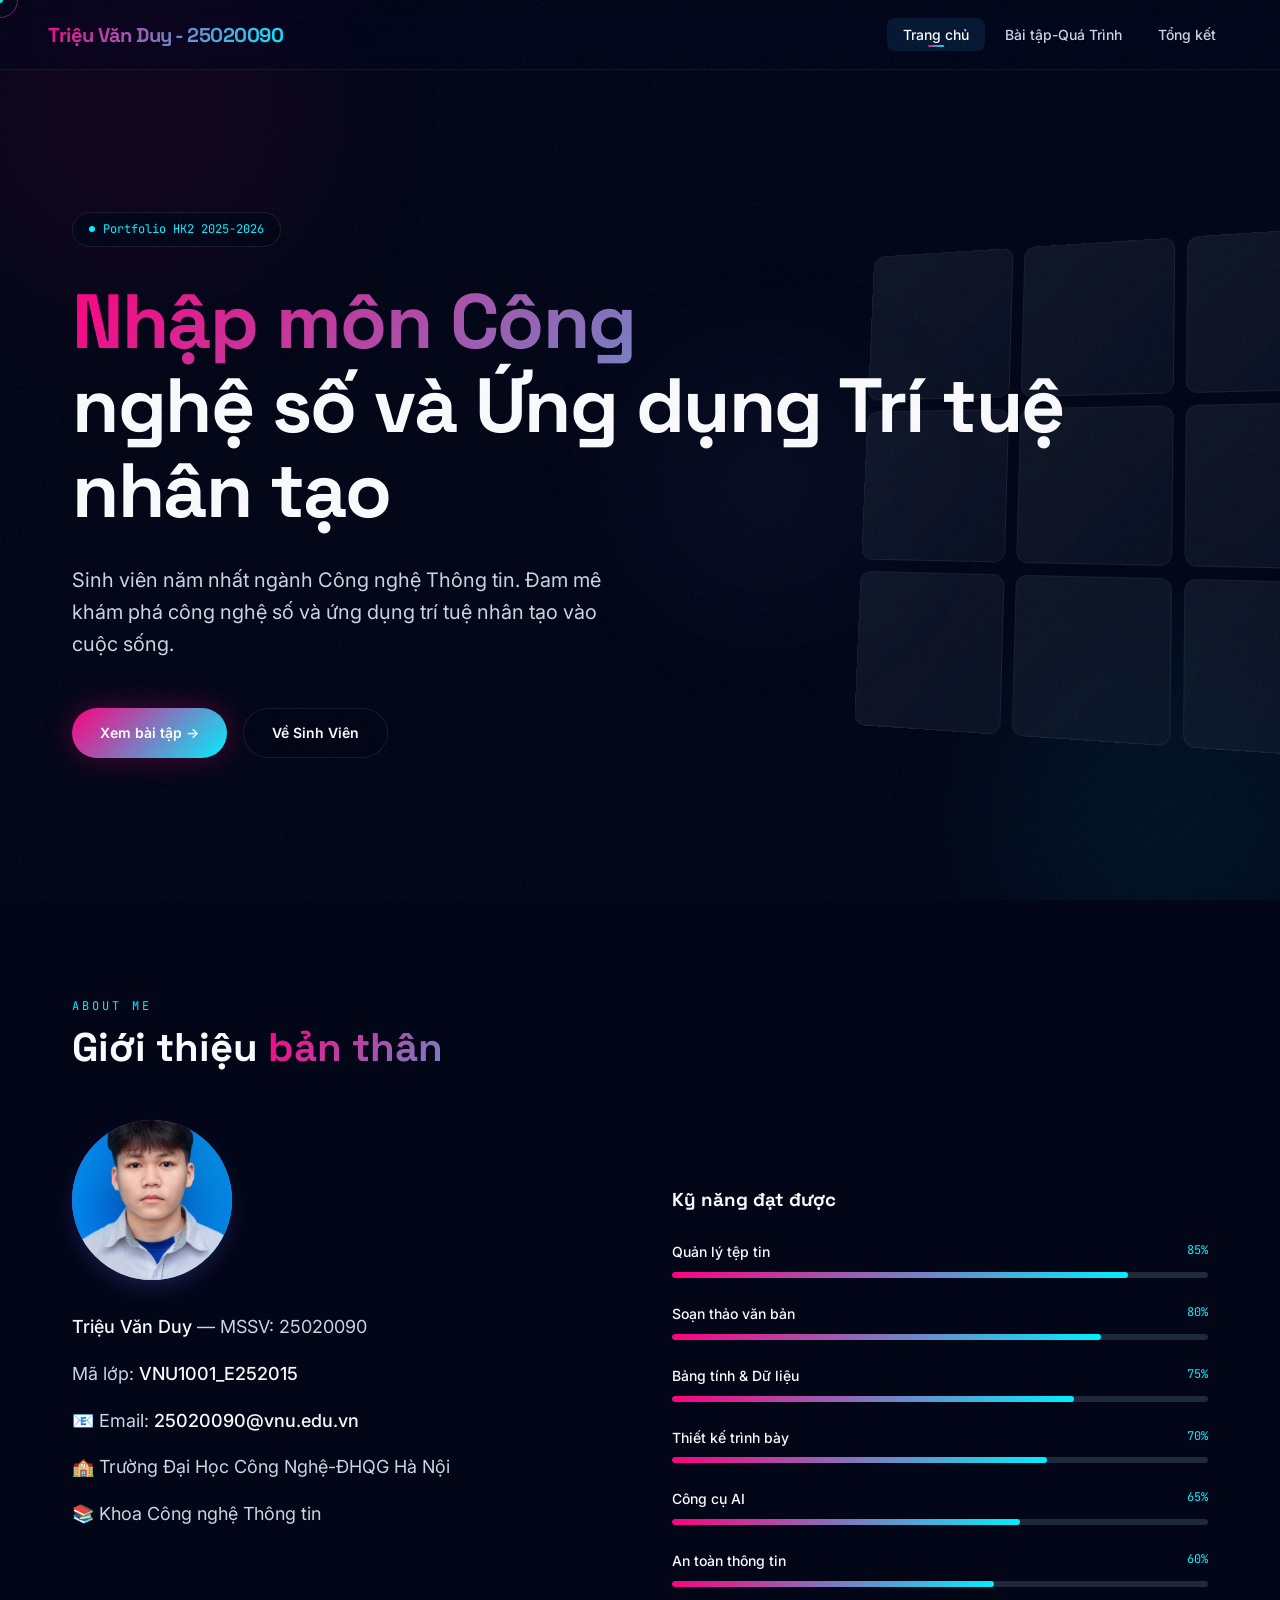
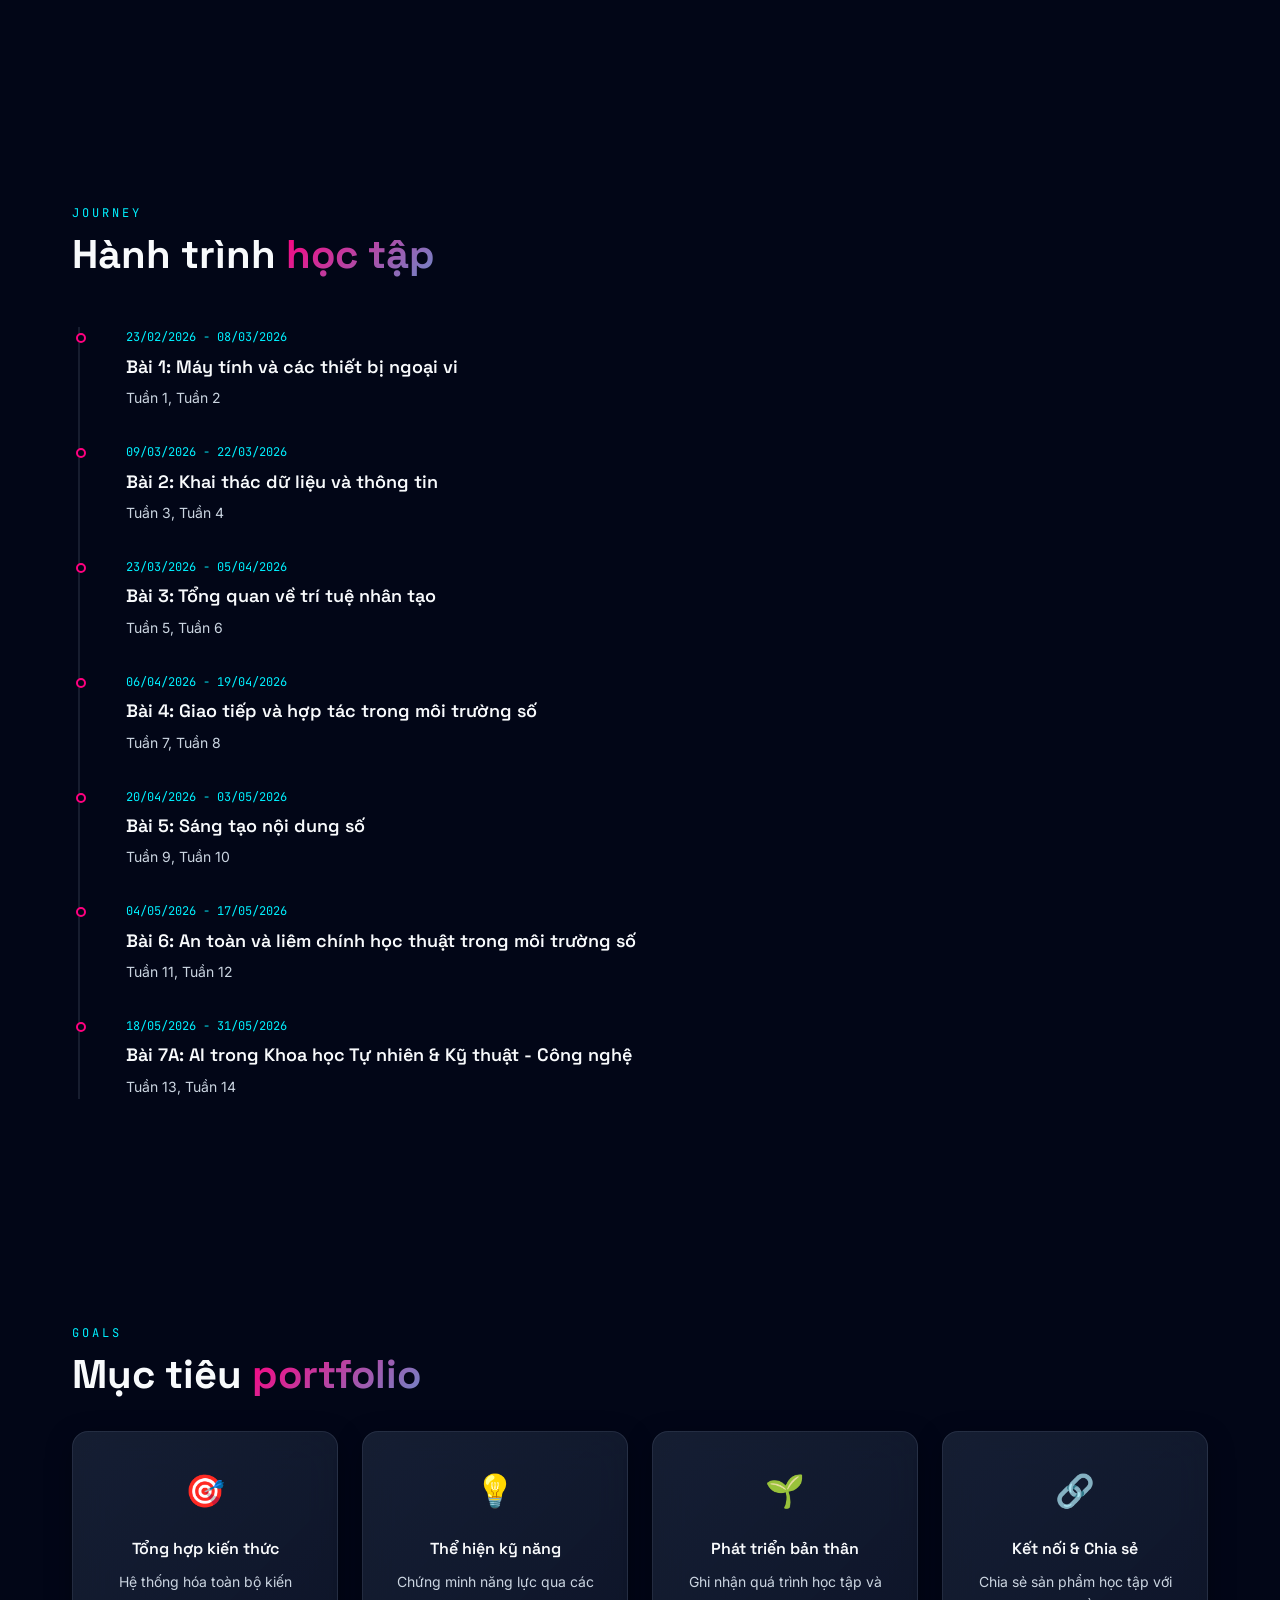
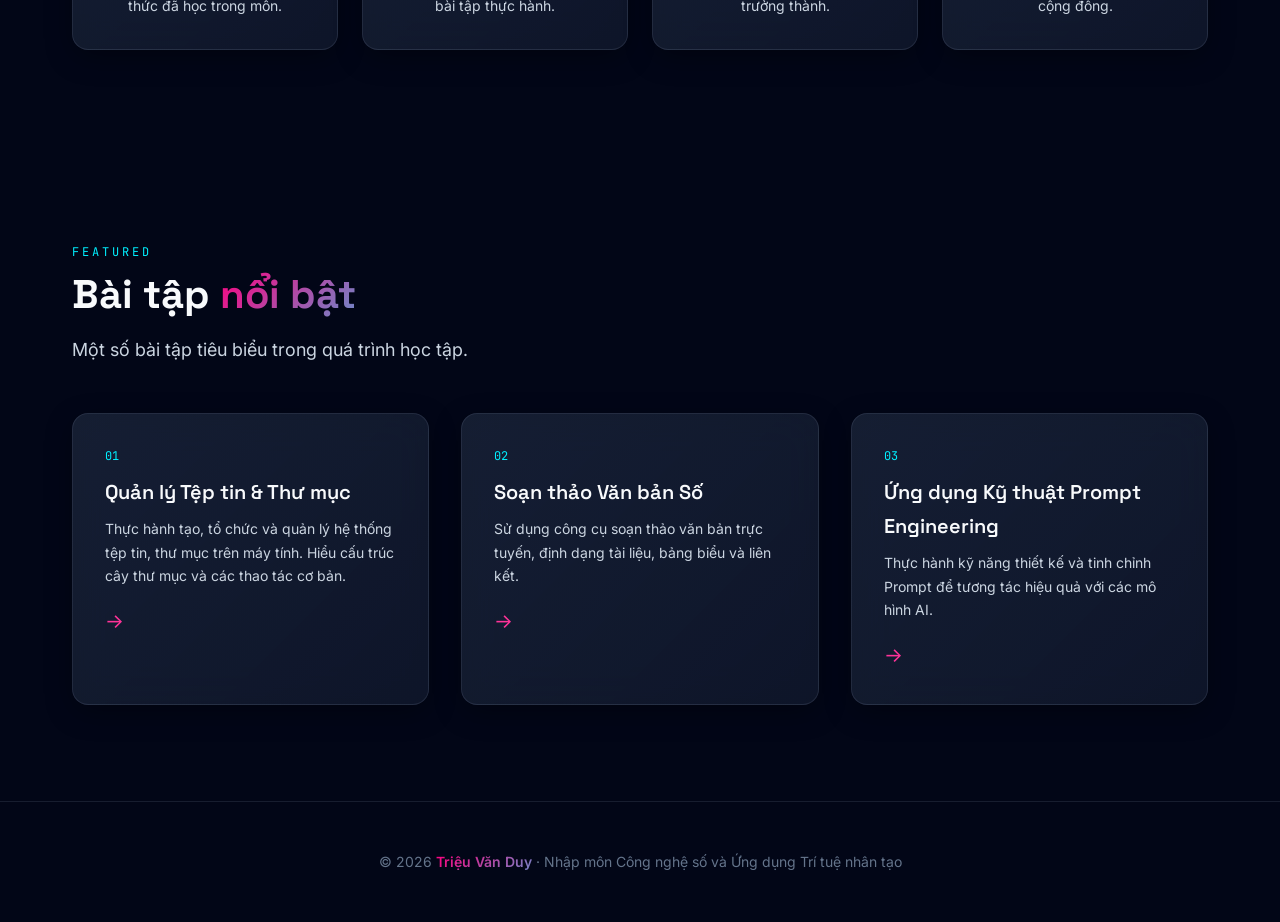
==== index.html @ f2ab06f8 "Portfolio CNS" ====
<!DOCTYPE html>
<html lang="vi">

<head>
  <meta charset="UTF-8" />
  <meta name="viewport" content="width=device-width, initial-scale=1.0" />

  <!-- ✏️ SEO — đổi title/description -->
  <title>Portfolio | Nhập môn Công nghệ số & AI</title>
  <meta name="description"
    content="Portfolio học tập môn Nhập môn Công nghệ số và Ứng dụng Trí tuệ nhân tạo — 6 bài tập thực hành." />
  <meta name="theme-color" content="#6c5ce7" />

  <!-- Open Graph -->
  <meta property="og:title" content="Portfolio | Công nghệ số & AI" />
  <meta property="og:description" content="Portfolio học tập môn Nhập môn Công nghệ số và AI." />
  <meta property="og:type" content="website" />

  <!-- Favicon emoji -->
  <link rel="icon"
    href="data:image/svg+xml,<svg xmlns='http://www.w3.org/2000/svg' viewBox='0 0 100 100'><text y='.9em' font-size='90'>🎓</text></svg>" />

  <!-- CSS -->
  <link rel="stylesheet" href="css/style.css" />
  <link rel="stylesheet" href="css/pages.css" />
</head>

<body>

  <!-- Ambient background -->
  <div class="ambient-bg" aria-hidden="true">
    <div class="ambient-orb"></div>
    <div class="ambient-orb"></div>
    <div class="ambient-orb"></div>
  </div>

  <!-- Noise texture -->
  <div class="noise-overlay" aria-hidden="true"></div>

  <!-- Custom cursor -->
  <div class="cursor-dot" aria-hidden="true"></div>
  <div class="cursor-ring" aria-hidden="true"></div>

  <!-- Navigation -->
  <nav class="navbar" role="navigation" aria-label="Điều hướng chính">
    <!-- ✏️ Đổi tên logo -->
    <a href="#home" class="nav-logo">Triệu Văn Duy - 25020090</a>

    <button class="nav-toggle" aria-label="Menu" aria-expanded="false" id="navToggle">
      <span></span><span></span><span></span>
    </button>

    <ul class="nav-links" id="navLinks">
      <li><a href="#home" class="nav-link active" id="nav-home">Trang chủ</a></li>
      <li><a href="#projects" class="nav-link" id="nav-projects">Bài tập-Quá Trình</a></li>
      <li><a href="#summary" class="nav-link" id="nav-summary">Tổng kết</a></li>

      <!-- ✏️ Thêm trang mới: <li><a href="#ten-trang" class="nav-link">Tên trang</a></li> -->
    </ul>
  </nav>

  <!-- SPA Content -->
  <main id="app" class="page-container" role="main">
    <!-- Nội dung được render bởi app.js -->
    <div style="display:flex;align-items:center;justify-content:center;min-height:80vh;">
      <div style="text-align:center;color:#5a5a78;font-family:'Space Grotesk',sans-serif;">
        <div style="font-size:3rem;margin-bottom:1rem;">🎓</div>
        <div>Đang tải...</div>
      </div>
    </div>
  </main>

  <!-- Project Modal -->
  <div class="modal-overlay" id="projectModal" role="dialog" aria-modal="true" aria-labelledby="modalTitle">
    <div class="modal">
      <div class="modal-header">
        <h2 class="modal-title" id="modalTitle">Bài tập</h2>
        <button class="modal-close" aria-label="Đóng">✕</button>
      </div>
      <div class="modal-body"></div>
    </div>
  </div>

  <!-- JS — thứ tự quan trọng -->
  <script src="js/projects.js"></script>
  <script src="js/router.js"></script>
  <script src="js/app.js"></script>
</body>

</html>
---- css/style.css ----
/* ============================================
   ✏️ DESIGN SYSTEM — style.css
   Chỉnh sửa màu sắc, font, spacing tại đây
   ============================================ */

/* ✏️ Google Fonts — đổi font tại đây */
@import url('https://fonts.googleapis.com/css2?family=Inter:wght@300;400;500;600;700;800;900&family=Space+Grotesk:wght@400;500;600;700&family=JetBrains+Mono:wght@400;500&display=swap');

/* ✏️ CSS Variables — đổi toàn bộ theme tại đây */
:root {
  /* ✏️ Primary Colors */
  --primary: #ff007f;      /* Hot Pink */
  --primary-light: #ff3399;
  --primary-dark: #cc0066;
  --accent: #00f0ff;       /* Neon Cyan */
  --accent-light: #33f3ff;

  /* ✏️ Background Colors */
  --bg-primary: #020617;   /* Deep Slate */
  --bg-secondary: #0f172a;
  --bg-tertiary: #1e293b;
  --bg-card: rgba(15, 23, 42, 0.6);
  --bg-glass: rgba(2, 6, 23, 0.7);

  /* ✏️ Text Colors */
  --text-primary: #f8fafc;
  --text-secondary: #cbd5e1;
  --text-muted: #64748b;

  /* ✏️ Border & Surface */
  --border: rgba(148, 163, 184, 0.15);
  --border-hover: rgba(56, 189, 248, 0.5);
  --surface-hover: rgba(56, 189, 248, 0.1);

  /* ✏️ Gradients */
  --gradient-primary: linear-gradient(135deg, #ff007f 0%, #00f0ff 100%);
  --gradient-card: linear-gradient(135deg, rgba(30, 41, 59, 0.7) 0%, rgba(15, 23, 42, 0.9) 100%);
  --gradient-hero: radial-gradient(circle at 20% 30%, rgba(255, 0, 127, 0.15) 0%, transparent 40%),
                   radial-gradient(circle at 80% 70%, rgba(0, 240, 255, 0.15) 0%, transparent 40%);

  /* ✏️ Typography */
  --font-heading: 'Space Grotesk', sans-serif;
  --font-body: 'Inter', sans-serif;
  --font-mono: 'JetBrains Mono', monospace;

  /* ✏️ Font Sizes */
  --fs-xs: 0.75rem;
  --fs-sm: 0.875rem;
  --fs-base: 1rem;
  --fs-md: 1.125rem;
  --fs-lg: 1.25rem;
  --fs-xl: 1.5rem;
  --fs-2xl: 2rem;
  --fs-3xl: 2.5rem;
  --fs-4xl: 3.5rem;
  --fs-hero: clamp(2.5rem, 6vw, 5rem);

  /* Spacing */
  --space-xs: 0.25rem;
  --space-sm: 0.5rem;
  --space-md: 1rem;
  --space-lg: 1.5rem;
  --space-xl: 2rem;
  --space-2xl: 3rem;
  --space-3xl: 4rem;
  --space-4xl: 6rem;

  /* Layout */
  --max-width: 1200px;
  --nav-height: 70px;
  --radius-sm: 8px;
  --radius-md: 12px;
  --radius-lg: 16px;
  --radius-xl: 24px;
  --radius-full: 9999px;

  /* Shadows */
  --shadow-sm: 0 2px 8px rgba(0,0,0,0.4);
  --shadow-md: 0 4px 20px rgba(0,0,0,0.5);
  --shadow-lg: 0 8px 40px rgba(0,0,0,0.6);
  --shadow-glow: 0 0 30px rgba(255, 0, 127, 0.3);
  --shadow-accent: 0 0 30px rgba(0, 240, 255, 0.2);

  /* Transitions */
  --ease-out: cubic-bezier(0.16, 1, 0.3, 1);
  --ease-spring: cubic-bezier(0.34, 1.56, 0.64, 1);
  --duration-fast: 200ms;
  --duration-normal: 350ms;
  --duration-slow: 600ms;
}

/* ============================================
   RESET & BASE
   ============================================ */
*, *::before, *::after { box-sizing: border-box; margin: 0; padding: 0; }
html { scroll-behavior: smooth; -webkit-font-smoothing: antialiased; }
body {
  font-family: var(--font-body);
  background: var(--bg-primary);
  color: var(--text-primary);
  line-height: 1.7;
  overflow-x: hidden;
  min-height: 100vh;
}
a { color: inherit; text-decoration: none; }
button { cursor: pointer; border: none; background: none; font: inherit; color: inherit; }
img { max-width: 100%; display: block; }
ul, ol { list-style: none; }
input, textarea { font: inherit; color: inherit; }

/* ============================================
   CUSTOM CURSOR
   ============================================ */
.cursor-dot {
  width: 6px; height: 6px;
  background: var(--accent);
  border-radius: 50%;
  position: fixed;
  top: 0; left: 0;
  pointer-events: none;
  z-index: 99999;
  transition: transform 0.1s ease;
  mix-blend-mode: difference;
}
.cursor-ring {
  width: 36px; height: 36px;
  border: 1.5px solid var(--primary-light);
  border-radius: 50%;
  position: fixed;
  top: 0; left: 0;
  pointer-events: none;
  z-index: 99998;
  transition: width 0.3s var(--ease-out), height 0.3s var(--ease-out),
              border-color 0.3s ease, opacity 0.3s ease;
  transform: translate(-50%, -50%);
  opacity: 0.5;
}
.cursor-ring.hover {
  width: 56px; height: 56px;
  border-color: var(--accent);
  opacity: 0.8;
}
@media (pointer: coarse) { .cursor-dot, .cursor-ring { display: none; } }

/* ============================================
   NOISE OVERLAY
   ============================================ */
.noise-overlay {
  position: fixed;
  top: 0; left: 0;
  width: 100%; height: 100%;
  pointer-events: none;
  z-index: 9998;
  opacity: 0.025;
  background-image: url("data:image/svg+xml,%3Csvg viewBox='0 0 256 256' xmlns='http://www.w3.org/2000/svg'%3E%3Cfilter id='noise'%3E%3CfeTurbulence type='fractalNoise' baseFrequency='0.9' numOctaves='4' stitchTiles='stitch'/%3E%3C/filter%3E%3Crect width='100%25' height='100%25' filter='url(%23noise)'/%3E%3C/svg%3E");
  background-repeat: repeat;
}

/* ============================================
   AMBIENT BACKGROUND EFFECTS
   ============================================ */
.ambient-bg {
  position: fixed;
  top: 0; left: 0;
  width: 100%; height: 100%;
  z-index: -1;
  overflow: hidden;
}
.ambient-orb {
  position: absolute;
  border-radius: 50%;
  filter: blur(80px);
  opacity: 0.4;
  animation: orbFloat 20s ease-in-out infinite;
}
.ambient-orb:nth-child(1) {
  width: 400px; height: 400px;
  background: rgba(255, 0, 127, 0.15); /* Hot Pink */
  top: -10%; left: -5%;
  animation-duration: 25s;
}
.ambient-orb:nth-child(2) {
  width: 350px; height: 350px;
  background: rgba(0, 240, 255, 0.15); /* Neon Cyan */
  bottom: -10%; right: -5%;
  animation-duration: 30s;
  animation-delay: -5s;
}
.ambient-orb:nth-child(3) {
  width: 250px; height: 250px;
  background: rgba(129, 140, 248, 0.15); /* Indigo */
  top: 40%; left: 50%;
  animation-duration: 22s;
  animation-delay: -10s;
}
@keyframes orbFloat {
  0%, 100% { transform: translate(0, 0) scale(1); }
  25% { transform: translate(30px, -40px) scale(1.1); }
  50% { transform: translate(-20px, 20px) scale(0.95); }
  75% { transform: translate(40px, 30px) scale(1.05); }
}

/* ============================================
   NAVIGATION
   ============================================ */
.navbar {
  position: fixed;
  top: 0; left: 0; right: 0;
  height: var(--nav-height);
  display: flex;
  align-items: center;
  justify-content: space-between;
  padding: 0 var(--space-2xl);
  z-index: 1000;
  background: rgba(2, 6, 23, 0.4);
  backdrop-filter: blur(24px) saturate(150%);
  border-bottom: 1px solid rgba(148, 163, 184, 0.1);
  transition: all var(--duration-normal) ease;
}
.navbar.scrolled {
  background: rgba(2, 6, 23, 0.85);
  box-shadow: 0 10px 30px -10px rgba(0, 0, 0, 0.5);
}
.nav-logo {
  font-family: var(--font-heading);
  font-size: var(--fs-lg);
  font-weight: 700;
  background: var(--gradient-primary);
  -webkit-background-clip: text;
  -webkit-text-fill-color: transparent;
  background-clip: text;
  letter-spacing: -0.5px;
}
.nav-links {
  display: flex;
  gap: var(--space-xs);
}
.nav-link {
  padding: var(--space-sm) var(--space-md);
  font-size: var(--fs-sm);
  font-weight: 500;
  color: var(--text-secondary);
  border-radius: var(--radius-sm);
  transition: color var(--duration-fast) ease, background var(--duration-fast) ease;
  position: relative;
}
.nav-link:hover, .nav-link.active {
  color: var(--text-primary);
  background: var(--surface-hover);
}
.nav-link.active::after {
  content: '';
  position: absolute;
  bottom: 4px; left: 50%; transform: translateX(-50%);
  width: 16px; height: 2px;
  background: var(--gradient-primary);
  border-radius: 2px;
}

/* Mobile Nav Toggle */
.nav-toggle {
  display: none;
  flex-direction: column;
  gap: 5px;
  padding: 8px;
}
.nav-toggle span {
  width: 22px; height: 2px;
  background: var(--text-primary);
  border-radius: 2px;
  transition: all var(--duration-normal) var(--ease-out);
}
.nav-toggle.active span:nth-child(1) { transform: rotate(45deg) translate(5px, 5px); }
.nav-toggle.active span:nth-child(2) { opacity: 0; }
.nav-toggle.active span:nth-child(3) { transform: rotate(-45deg) translate(5px, -5px); }

@media (max-width: 768px) {
  .nav-toggle { display: flex; }
  .nav-links {
    position: fixed;
    top: var(--nav-height);
    left: 0; right: 0;
    flex-direction: column;
    background: rgba(248, 250, 252, 0.97);
    backdrop-filter: blur(20px);
    padding: var(--space-lg);
    border-bottom: 1px solid var(--border);
    transform: translateY(-110%);
    transition: transform var(--duration-normal) var(--ease-out);
  }
  .nav-links.open { transform: translateY(0); }
  .nav-link { padding: var(--space-md); font-size: var(--fs-base); }
}

/* ============================================
   PAGE CONTAINER & TRANSITIONS
   ============================================ */
.page-container {
  min-height: 100vh;
  padding-top: var(--nav-height);
}
#app {
  opacity: 1;
  transform: translateY(0);
  transition: opacity var(--duration-slow) var(--ease-out),
              transform var(--duration-slow) var(--ease-out);
}
#app.page-exit {
  opacity: 0;
  transform: translateY(15px);
}

/* ============================================
   SCROLL REVEAL
   ============================================ */
.reveal {
  opacity: 0;
  transform: translateY(30px);
  transition: opacity 0.7s var(--ease-out), transform 0.7s var(--ease-out);
}
.reveal.visible {
  opacity: 1;
  transform: translateY(0);
}
.reveal-left {
  opacity: 0;
  transform: translateX(-40px);
  transition: opacity 0.7s var(--ease-out), transform 0.7s var(--ease-out);
}
.reveal-left.visible { opacity: 1; transform: translateX(0); }
.reveal-right {
  opacity: 0;
  transform: translateX(40px);
  transition: opacity 0.7s var(--ease-out), transform 0.7s var(--ease-out);
}
.reveal-right.visible { opacity: 1; transform: translateX(0); }
.reveal-scale {
  opacity: 0;
  transform: scale(0.92);
  transition: opacity 0.7s var(--ease-out), transform 0.7s var(--ease-out);
}
.reveal-scale.visible { opacity: 1; transform: scale(1); }

/* ============================================
   UTILITY CLASSES
   ============================================ */
.container { max-width: var(--max-width); margin: 0 auto; padding: 0 var(--space-xl); }
.section { padding: var(--space-4xl) 0; }
.text-gradient {
  background: var(--gradient-primary);
  background-size: 200% auto;
  -webkit-background-clip: text;
  -webkit-text-fill-color: transparent;
  background-clip: text;
  animation: shine 4s linear infinite;
}
@keyframes shine {
  to {
    background-position: 200% center;
  }
}
.section-label {
  font-family: var(--font-mono);
  font-size: var(--fs-xs);
  color: var(--accent);
  text-transform: uppercase;
  letter-spacing: 3px;
  margin-bottom: var(--space-sm);
}
.section-title {
  font-family: var(--font-heading);
  font-size: var(--fs-3xl);
  font-weight: 700;
  margin-bottom: var(--space-md);
  line-height: 1.2;
}
.section-desc {
  color: var(--text-secondary);
  font-size: var(--fs-md);
  max-width: 600px;
}

/* ============================================
   BUTTONS
   ============================================ */
.btn {
  display: inline-flex;
  align-items: center;
  gap: var(--space-sm);
  padding: 12px 28px;
  border-radius: var(--radius-full);
  font-weight: 600;
  font-size: var(--fs-sm);
  transition: all var(--duration-normal) var(--ease-out);
  position: relative;
  overflow: hidden;
}
.btn-primary {
  background: var(--gradient-primary);
  color: #fff;
  box-shadow: var(--shadow-glow);
}
.btn-primary:hover {
  transform: translateY(-2px);
  box-shadow: 0 0 40px rgba(108,92,231,0.35);
}
.btn-outline {
  border: 1.5px solid var(--border);
  color: var(--text-primary);
  background: var(--bg-glass);
  backdrop-filter: blur(10px);
}
.btn-outline:hover {
  border-color: var(--primary-light);
  background: var(--surface-hover);
  transform: translateY(-2px);
}

/* ============================================
   CARDS
   ============================================ */
.card {
  background: var(--gradient-card);
  border: 1px solid rgba(148, 163, 184, 0.15);
  border-radius: var(--radius-lg);
  padding: var(--space-xl);
  backdrop-filter: blur(20px) saturate(180%);
  transition: all 0.4s cubic-bezier(0.175, 0.885, 0.32, 1.275);
  position: relative;
  overflow: hidden;
  box-shadow: 0 8px 30px -4px rgba(0, 0, 0, 0.4);
}
.card::before {
  content: '';
  position: absolute;
  top: 0; left: 0; right: 0;
  height: 3px;
  background: var(--gradient-primary);
  opacity: 0;
  transition: opacity 0.4s ease;
}
.card:hover {
  border-color: rgba(0, 240, 255, 0.6);
  transform: translateY(-8px) scale(1.02);
  box-shadow: 0 20px 40px -10px rgba(255, 0, 127, 0.25);
}
.card:hover::before { opacity: 1; }

/* ============================================
   MODAL
   ============================================ */
.modal-overlay {
  position: fixed;
  inset: 0;
  background: rgba(0, 0, 0, 0.75);
  backdrop-filter: blur(8px);
  z-index: 5000;
  display: flex;
  align-items: center;
  justify-content: center;
  opacity: 0;
  pointer-events: none;
  transition: opacity var(--duration-normal) ease;
}
.modal-overlay.active {
  opacity: 1;
  pointer-events: auto;
}
.modal {
  width: 95vw;
  max-width: 1400px;
  height: 90vh;
  background: var(--bg-secondary);
  border: 1px solid var(--border);
  border-radius: var(--radius-xl);
  display: flex;
  flex-direction: column;
  overflow: hidden;
  transform: scale(0.92) translateY(20px);
  transition: transform var(--duration-slow) var(--ease-spring);
}
.modal-overlay.active .modal {
  transform: scale(1) translateY(0);
}
.modal-header {
  display: flex;
  align-items: center;
  justify-content: space-between;
  padding: var(--space-lg) var(--space-xl);
  border-bottom: 1px solid var(--border);
  flex-shrink: 0;
}
.modal-title {
  font-family: var(--font-heading);
  font-size: var(--fs-lg);
  font-weight: 600;
}
.modal-close {
  width: 36px; height: 36px;
  display: flex;
  align-items: center;
  justify-content: center;
  border-radius: var(--radius-sm);
  font-size: var(--fs-xl);
  color: var(--text-secondary);
  transition: all var(--duration-fast) ease;
}
.modal-close:hover {
  background: rgba(255,255,255,0.05);
  color: var(--text-primary);
}
.modal-tabs {
  display: flex;
  gap: var(--space-xs);
  padding: var(--space-sm) var(--space-xl);
  border-bottom: 1px solid var(--border);
  flex-shrink: 0;
}
.modal-tab {
  padding: var(--space-sm) var(--space-md);
  font-size: var(--fs-sm);
  font-weight: 500;
  color: var(--text-secondary);
  border-radius: var(--radius-sm);
  transition: all var(--duration-fast) ease;
}
.modal-tab:hover { color: var(--text-primary); }
.modal-tab.active {
  color: var(--text-primary);
  background: var(--surface-hover);
}
.modal-body {
  flex: 1;
  overflow: auto;
  padding: 0;
}
.modal-body iframe {
  width: 100%;
  height: 100%;
  border: none;
}
.modal-info {
  padding: var(--space-xl);
}
.modal-info h3 { font-family: var(--font-heading); margin-bottom: var(--space-md); }
.modal-info p { color: var(--text-secondary); margin-bottom: var(--space-sm); }

/* External Link Button */
.external-link-btn {
  display: inline-flex;
  align-items: center;
  gap: 8px;
  padding: 14px 36px;
  background: linear-gradient(135deg, #4f46e5 0%, #6366f1 100%);
  color: #fff;
  font-size: 1.1rem;
  font-weight: 600;
  border-radius: var(--radius-full);
  text-decoration: none;
  box-shadow: 0 4px 20px rgba(79, 70, 229, 0.35);
  transition: all 0.3s var(--ease-out);
}
.external-link-btn:hover {
  transform: translateY(-4px) scale(1.03);
  box-shadow: 0 8px 30px rgba(79, 70, 229, 0.5);
  background: linear-gradient(135deg, #6366f1 0%, #818cf8 100%);
}
.external-link-btn:active {
  transform: translateY(-1px) scale(0.98);
}

/* ============================================
   FOOTER
   ============================================ */
.footer {
  padding: var(--space-2xl) 0;
  border-top: 1px solid var(--border);
  text-align: center;
}
.footer p {
  color: var(--text-muted);
  font-size: var(--fs-sm);
}
.footer .text-gradient { font-weight: 600; }

/* ============================================
   SCROLLBAR
   ============================================ */
::-webkit-scrollbar { width: 6px; }
::-webkit-scrollbar-track { background: var(--bg-primary); }
::-webkit-scrollbar-thumb {
  background: var(--bg-tertiary);
  border-radius: 3px;
}
::-webkit-scrollbar-thumb:hover { background: var(--primary-dark); }

/* ============================================
   RESPONSIVE
   ============================================ */
@media (max-width: 768px) {
  :root {
    --fs-hero: 2.2rem;
    --fs-3xl: 1.8rem;
    --fs-2xl: 1.5rem;
    --space-4xl: 3rem;
  }
  .container { padding: 0 var(--space-md); }
  .navbar { padding: 0 var(--space-md); }
  .section { padding: var(--space-3xl) 0; }
}
@media (max-width: 480px) {
  :root {
    --fs-hero: 1.8rem;
    --fs-3xl: 1.5rem;
  }
}
---- css/pages.css ----
/* ============================================
   ✏️ PAGE STYLES — pages.css
   Styles riêng cho từng trang
   ============================================ */

/* ============================================
   HOME PAGE
   ============================================ */
.hero {
  min-height: calc(100vh - var(--nav-height));
  display: flex;
  align-items: center;
  position: relative;
  overflow: hidden;
}
.hero-content { position: relative; z-index: 1; }
.hero-badge {
  display: inline-flex;
  align-items: center;
  gap: var(--space-sm);
  padding: 6px 16px;
  background: var(--bg-glass);
  border: 1px solid var(--border);
  border-radius: var(--radius-full);
  font-size: var(--fs-xs);
  font-family: var(--font-mono);
  color: var(--accent);
  margin-bottom: var(--space-xl);
  backdrop-filter: blur(10px);
}
.hero-badge .dot {
  width: 6px; height: 6px;
  background: var(--accent);
  border-radius: 50%;
  animation: pulse 2s ease-in-out infinite;
}
@keyframes pulse {
  0%, 100% { opacity: 1; transform: scale(1); }
  50% { opacity: 0.5; transform: scale(0.8); }
}
.hero-title {
  font-family: var(--font-heading);
  font-size: var(--fs-hero);
  font-weight: 800;
  line-height: 1.1;
  margin-bottom: var(--space-xl);
  letter-spacing: -1.5px;
}
.hero-subtitle {
  font-size: var(--fs-lg);
  color: var(--text-secondary);
  max-width: 550px;
  margin-bottom: var(--space-2xl);
  line-height: 1.6;
}
.hero-actions { display: flex; gap: var(--space-md); flex-wrap: wrap; }
.hero-visual {
  position: absolute;
  right: -5%;
  top: 50%;
  transform: translateY(-50%);
  width: 500px;
  height: 500px;
  opacity: 0.6;
}
.hero-grid {
  width: 100%;
  height: 100%;
  display: grid;
  grid-template-columns: repeat(3, 1fr);
  grid-template-rows: repeat(3, 1fr);
  gap: 12px;
  transform: perspective(800px) rotateY(-12deg) rotateX(5deg);
}
.hero-grid-item {
  background: var(--gradient-card);
  border: 1px solid var(--border);
  border-radius: var(--radius-md);
  animation: gridPulse 4s ease-in-out infinite;
}
.hero-grid-item:nth-child(odd) { animation-delay: -2s; }
@keyframes gridPulse {
  0%, 100% { opacity: 0.3; transform: scale(1); }
  50% { opacity: 0.6; transform: scale(1.02); }
}

/* Stats Strip */
.stats-strip {
  display: grid;
  grid-template-columns: repeat(4, 1fr);
  gap: var(--space-lg);
  padding: var(--space-3xl) 0;
}
.stat-item { text-align: center; }
.stat-number {
  font-family: var(--font-heading);
  font-size: var(--fs-3xl);
  font-weight: 700;
  background: var(--gradient-primary);
  -webkit-background-clip: text;
  -webkit-text-fill-color: transparent;
  background-clip: text;
}
.stat-label {
  font-size: var(--fs-sm);
  color: var(--text-muted);
  margin-top: var(--space-xs);
}

/* Preview Projects */
.preview-grid {
  display: grid;
  grid-template-columns: repeat(auto-fit, minmax(320px, 1fr));
  gap: var(--space-xl);
}
.preview-card {
  position: relative;
  overflow: hidden;
  cursor: pointer;
}
.preview-card .card-number {
  font-family: var(--font-mono);
  font-size: var(--fs-xs);
  color: var(--accent);
  margin-bottom: var(--space-sm);
}
.preview-card h3 {
  font-family: var(--font-heading);
  font-size: var(--fs-lg);
  font-weight: 600;
  margin-bottom: var(--space-sm);
}
.preview-card p {
  color: var(--text-secondary);
  font-size: var(--fs-sm);
  margin-bottom: var(--space-md);
}
.preview-card .card-arrow {
  color: var(--primary-light);
  font-size: var(--fs-lg);
  transition: transform var(--duration-normal) var(--ease-out);
}
.preview-card:hover .card-arrow { transform: translateX(6px); }

/* Course Info Strip */
.course-strip {
  display: flex;
  gap: var(--space-2xl);
  padding: var(--space-2xl);
  background: var(--gradient-card);
  border: 1px solid var(--border);
  border-radius: var(--radius-xl);
  margin-top: var(--space-2xl);
  flex-wrap: wrap;
}
.course-item { flex: 1; min-width: 200px; }
.course-item .label {
  font-size: var(--fs-xs);
  color: var(--text-muted);
  text-transform: uppercase;
  letter-spacing: 1.5px;
  margin-bottom: var(--space-xs);
}
.course-item .value {
  font-family: var(--font-heading);
  font-weight: 600;
  font-size: var(--fs-md);
}

/* ============================================
   ABOUT PAGE
   ============================================ */
.about-grid {
  display: grid;
  grid-template-columns: 1fr 1fr;
  gap: var(--space-3xl);
  align-items: start;
}
.about-bio p {
  color: var(--text-secondary);
  margin-bottom: var(--space-md);
  font-size: var(--fs-md);
}
.about-bio .highlight {
  color: var(--text-primary);
  font-weight: 500;
}
.about-avatar {
  width: 160px;
  height: 160px;
  border-radius: 50%;
  background: var(--gradient-primary);
  display: flex;
  align-items: center;
  justify-content: center;
  font-size: 4rem;
  margin-bottom: var(--space-xl);
  box-shadow: 0 10px 30px -10px rgba(108, 92, 231, 0.4);
}

/* Skill Bars */
.skills-section { margin-top: var(--space-3xl); }
.skill-item { margin-bottom: var(--space-lg); }
.skill-header {
  display: flex;
  justify-content: space-between;
  margin-bottom: var(--space-sm);
}
.skill-name {
  font-size: var(--fs-sm);
  font-weight: 500;
}
.skill-percent {
  font-family: var(--font-mono);
  font-size: var(--fs-xs);
  color: var(--accent);
}
.skill-bar {
  height: 6px;
  background: var(--bg-tertiary);
  border-radius: 3px;
  overflow: hidden;
}
.skill-fill {
  height: 100%;
  background: var(--gradient-primary);
  border-radius: 3px;
  width: 0;
  transition: width 1.2s var(--ease-out);
}
.skill-fill.animated { width: var(--skill-width); }

/* Timeline */
.timeline {
  position: relative;
  padding-left: 30px;
  margin-top: var(--space-2xl);
}
.timeline::before {
  content: '';
  position: absolute;
  left: 6px; top: 0; bottom: 0;
  width: 2px;
  background: var(--border);
}
.timeline-item {
  position: relative;
  margin-bottom: var(--space-xl);
  padding-left: var(--space-lg);
}
.timeline-item::before {
  content: '';
  position: absolute;
  left: -26px; top: 6px;
  width: 10px; height: 10px;
  border-radius: 50%;
  border: 2px solid var(--primary);
  background: var(--bg-primary);
}
.timeline-date {
  font-family: var(--font-mono);
  font-size: var(--fs-xs);
  color: var(--accent);
  margin-bottom: var(--space-xs);
}
.timeline-title {
  font-family: var(--font-heading);
  font-size: var(--fs-md);
  font-weight: 600;
  margin-bottom: var(--space-xs);
}
.timeline-desc {
  color: var(--text-secondary);
  font-size: var(--fs-sm);
}

/* Goals */
.goals-grid {
  display: grid;
  grid-template-columns: repeat(auto-fit, minmax(250px, 1fr));
  gap: var(--space-lg);
  margin-top: var(--space-xl);
}
.goal-card {
  text-align: center;
}
.goal-icon {
  font-size: 2rem;
  margin-bottom: var(--space-md);
}
.goal-card h3 {
  font-family: var(--font-heading);
  font-size: var(--fs-base);
  font-weight: 600;
  margin-bottom: var(--space-sm);
}
.goal-card p {
  color: var(--text-secondary);
  font-size: var(--fs-sm);
}

/* ============================================
   PROJECTS PAGE
   ============================================ */
.filter-bar {
  display: flex;
  gap: var(--space-sm);
  margin-bottom: var(--space-2xl);
  flex-wrap: wrap;
}
.filter-btn {
  padding: 8px 18px;
  border-radius: var(--radius-full);
  font-size: var(--fs-sm);
  font-weight: 500;
  color: var(--text-secondary);
  border: 1px solid var(--border);
  background: var(--bg-glass);
  transition: all var(--duration-fast) ease;
}
.filter-btn:hover {
  color: var(--text-primary);
  border-color: var(--border-hover);
}
.filter-btn.active {
  background: var(--primary);
  color: #fff;
  border-color: var(--primary);
}

/* Project Grid */
.projects-grid {
  display: grid;
  grid-template-columns: repeat(auto-fill, minmax(340px, 1fr));
  gap: var(--space-xl);
}
.project-card {
  cursor: pointer;
  position: relative;
}
.project-card .card-tag {
  display: inline-block;
  padding: 4px 10px;
  background: var(--surface-hover);
  border-radius: var(--radius-full);
  font-size: var(--fs-xs);
  font-family: var(--font-mono);
  color: var(--primary-light);
  margin-bottom: var(--space-md);
}
.project-card .card-idx {
  position: absolute;
  top: var(--space-lg);
  right: var(--space-lg);
  font-family: var(--font-heading);
  font-size: var(--fs-3xl);
  font-weight: 800;
  color: var(--border);
  line-height: 1;
}
.project-card h3 {
  font-family: var(--font-heading);
  font-size: var(--fs-lg);
  font-weight: 600;
  margin-bottom: var(--space-sm);
  padding-right: 40px;
}
.project-card p {
  color: var(--text-secondary);
  font-size: var(--fs-sm);
  margin-bottom: var(--space-lg);
  line-height: 1.6;
}
.project-card .card-footer {
  display: flex;
  justify-content: space-between;
  align-items: center;
  padding-top: var(--space-md);
  border-top: 1px solid var(--border);
}
.project-card .card-type {
  font-size: var(--fs-xs);
  color: var(--text-muted);
  font-family: var(--font-mono);
}
.project-card .card-open {
  color: var(--accent);
  font-size: var(--fs-sm);
  font-weight: 500;
  display: flex;
  align-items: center;
  gap: var(--space-xs);
  transition: gap var(--duration-normal) var(--ease-out);
}
.project-card:hover .card-open { gap: var(--space-sm); }

/* ============================================
   CONTACT PAGE
   ============================================ */
.contact-grid {
  display: grid;
  grid-template-columns: 1fr 1fr;
  gap: var(--space-3xl);
}
.contact-form { display: flex; flex-direction: column; gap: var(--space-lg); }
.form-group { display: flex; flex-direction: column; gap: var(--space-sm); }
.form-group label {
  font-size: var(--fs-sm);
  font-weight: 500;
  color: var(--text-secondary);
}
.form-group input,
.form-group textarea {
  padding: 12px 16px;
  background: var(--bg-tertiary);
  border: 1px solid var(--border);
  border-radius: var(--radius-md);
  color: var(--text-primary);
  font-size: var(--fs-base);
  transition: border-color var(--duration-fast) ease,
              box-shadow var(--duration-fast) ease;
}
.form-group input:focus,
.form-group textarea:focus {
  outline: none;
  border-color: var(--primary);
  box-shadow: 0 0 0 3px rgba(108,92,231,0.15);
}
.form-group textarea { min-height: 140px; resize: vertical; }

.contact-info { display: flex; flex-direction: column; gap: var(--space-xl); }
.contact-item {
  display: flex;
  gap: var(--space-md);
  align-items: flex-start;
}
.contact-icon {
  width: 44px; height: 44px;
  border-radius: var(--radius-md);
  background: var(--surface-hover);
  display: flex;
  align-items: center;
  justify-content: center;
  font-size: 1.2rem;
  flex-shrink: 0;
}
.contact-label {
  font-size: var(--fs-xs);
  color: var(--text-muted);
  margin-bottom: 2px;
}
.contact-value {
  font-weight: 500;
  font-size: var(--fs-base);
}

/* Social Links */
.social-links {
  display: flex;
  gap: var(--space-md);
  margin-top: var(--space-xl);
}
.social-link {
  width: 44px; height: 44px;
  display: flex;
  align-items: center;
  justify-content: center;
  border-radius: var(--radius-md);
  border: 1px solid var(--border);
  font-size: 1.2rem;
  transition: all var(--duration-fast) ease;
}
.social-link:hover {
  border-color: var(--primary);
  background: var(--surface-hover);
  transform: translateY(-2px);
}

/* Submission Guide */
.submission-guide {
  margin-top: var(--space-3xl);
  padding: var(--space-2xl);
  background: var(--gradient-card);
  border: 1px solid var(--border);
  border-radius: var(--radius-xl);
}
.submission-guide h3 {
  font-family: var(--font-heading);
  font-size: var(--fs-xl);
  font-weight: 600;
  margin-bottom: var(--space-lg);
}
.guide-steps {
  display: grid;
  grid-template-columns: repeat(auto-fit, minmax(200px, 1fr));
  gap: var(--space-lg);
}
.guide-step {
  display: flex;
  gap: var(--space-md);
}
.step-number {
  width: 32px; height: 32px;
  border-radius: 50%;
  background: var(--primary);
  display: flex;
  align-items: center;
  justify-content: center;
  font-size: var(--fs-sm);
  font-weight: 700;
  color: #fff;
  flex-shrink: 0;
}
.step-text h4 {
  font-size: var(--fs-sm);
  font-weight: 600;
  margin-bottom: 4px;
}
.step-text p {
  font-size: var(--fs-xs);
  color: var(--text-secondary);
}

/* ============================================
   RESPONSIVE PAGES
   ============================================ */
@media (max-width: 768px) {
  .hero-visual { display: none; }
  .stats-strip { grid-template-columns: repeat(2, 1fr); }
  .about-grid { grid-template-columns: 1fr; }
  .contact-grid { grid-template-columns: 1fr; }
  .projects-grid { grid-template-columns: 1fr; }
  .preview-grid { grid-template-columns: 1fr; }
  .course-strip { flex-direction: column; gap: var(--space-lg); }
}
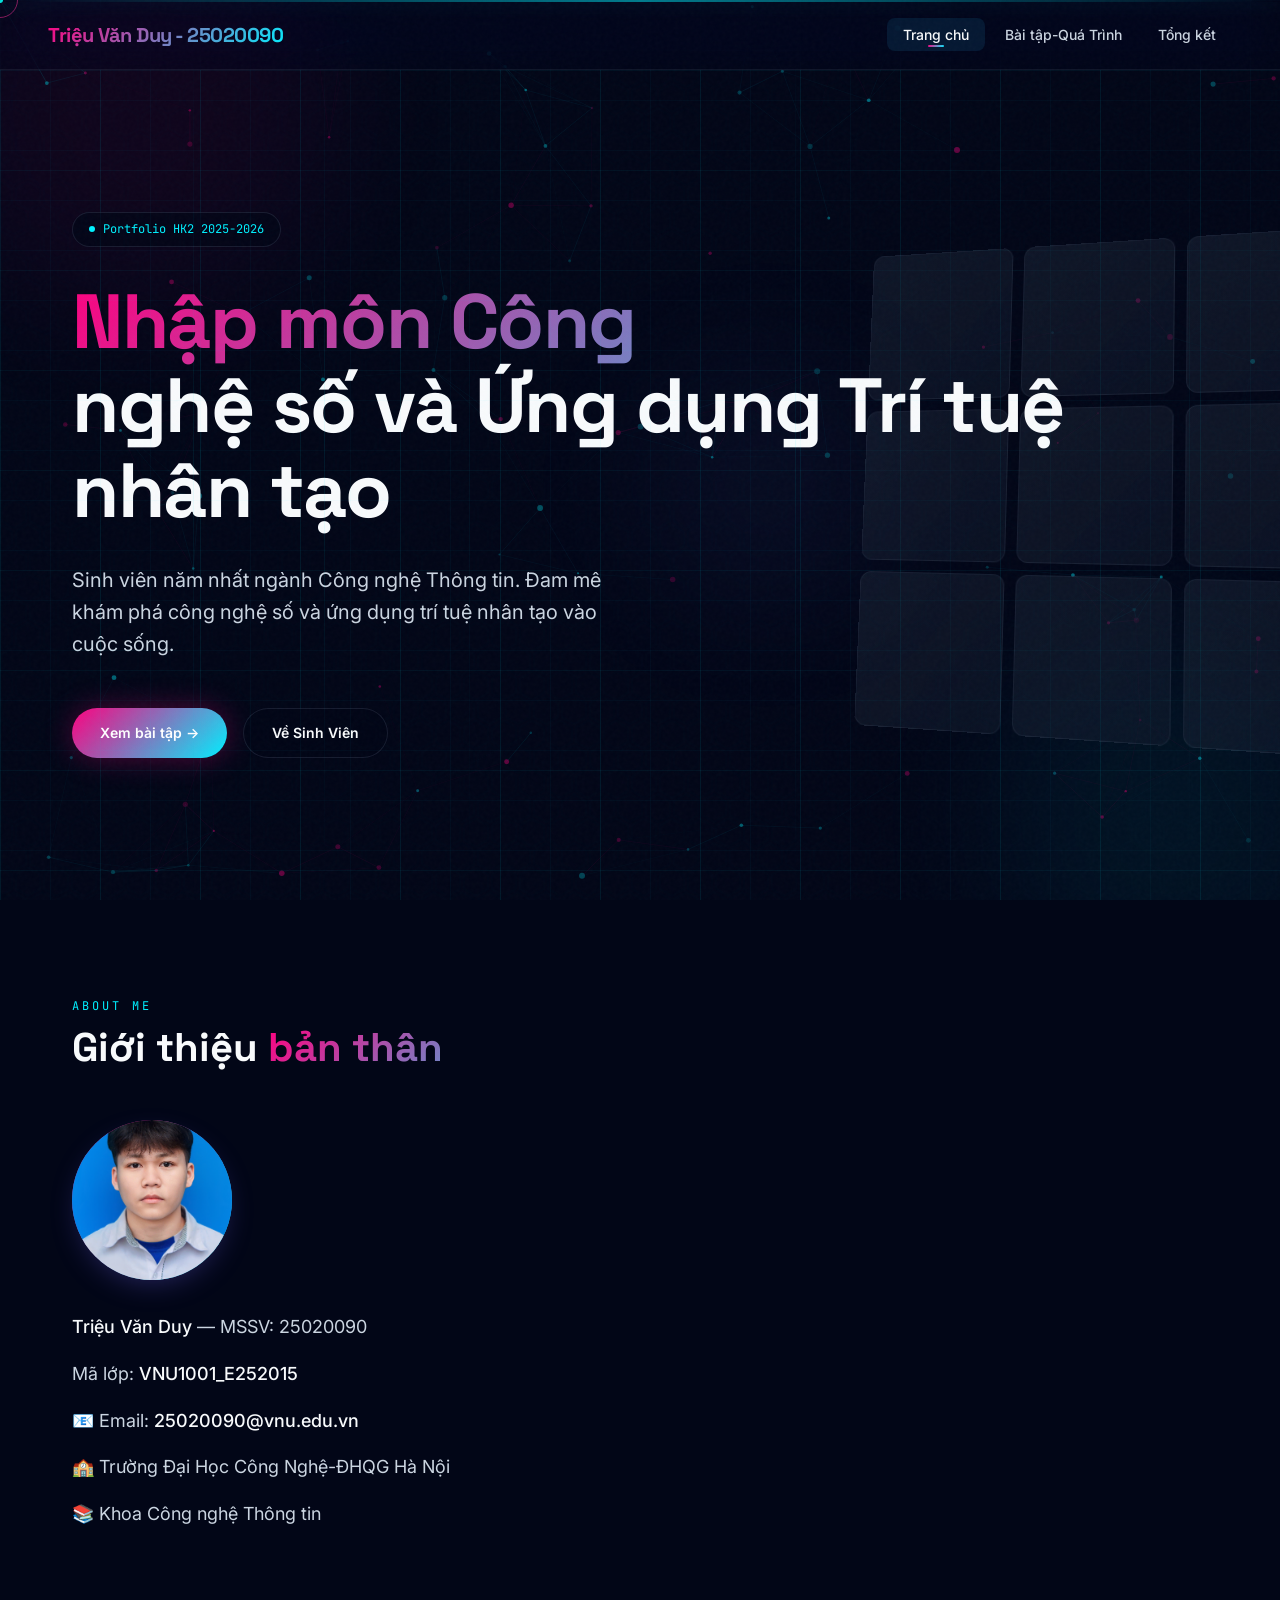
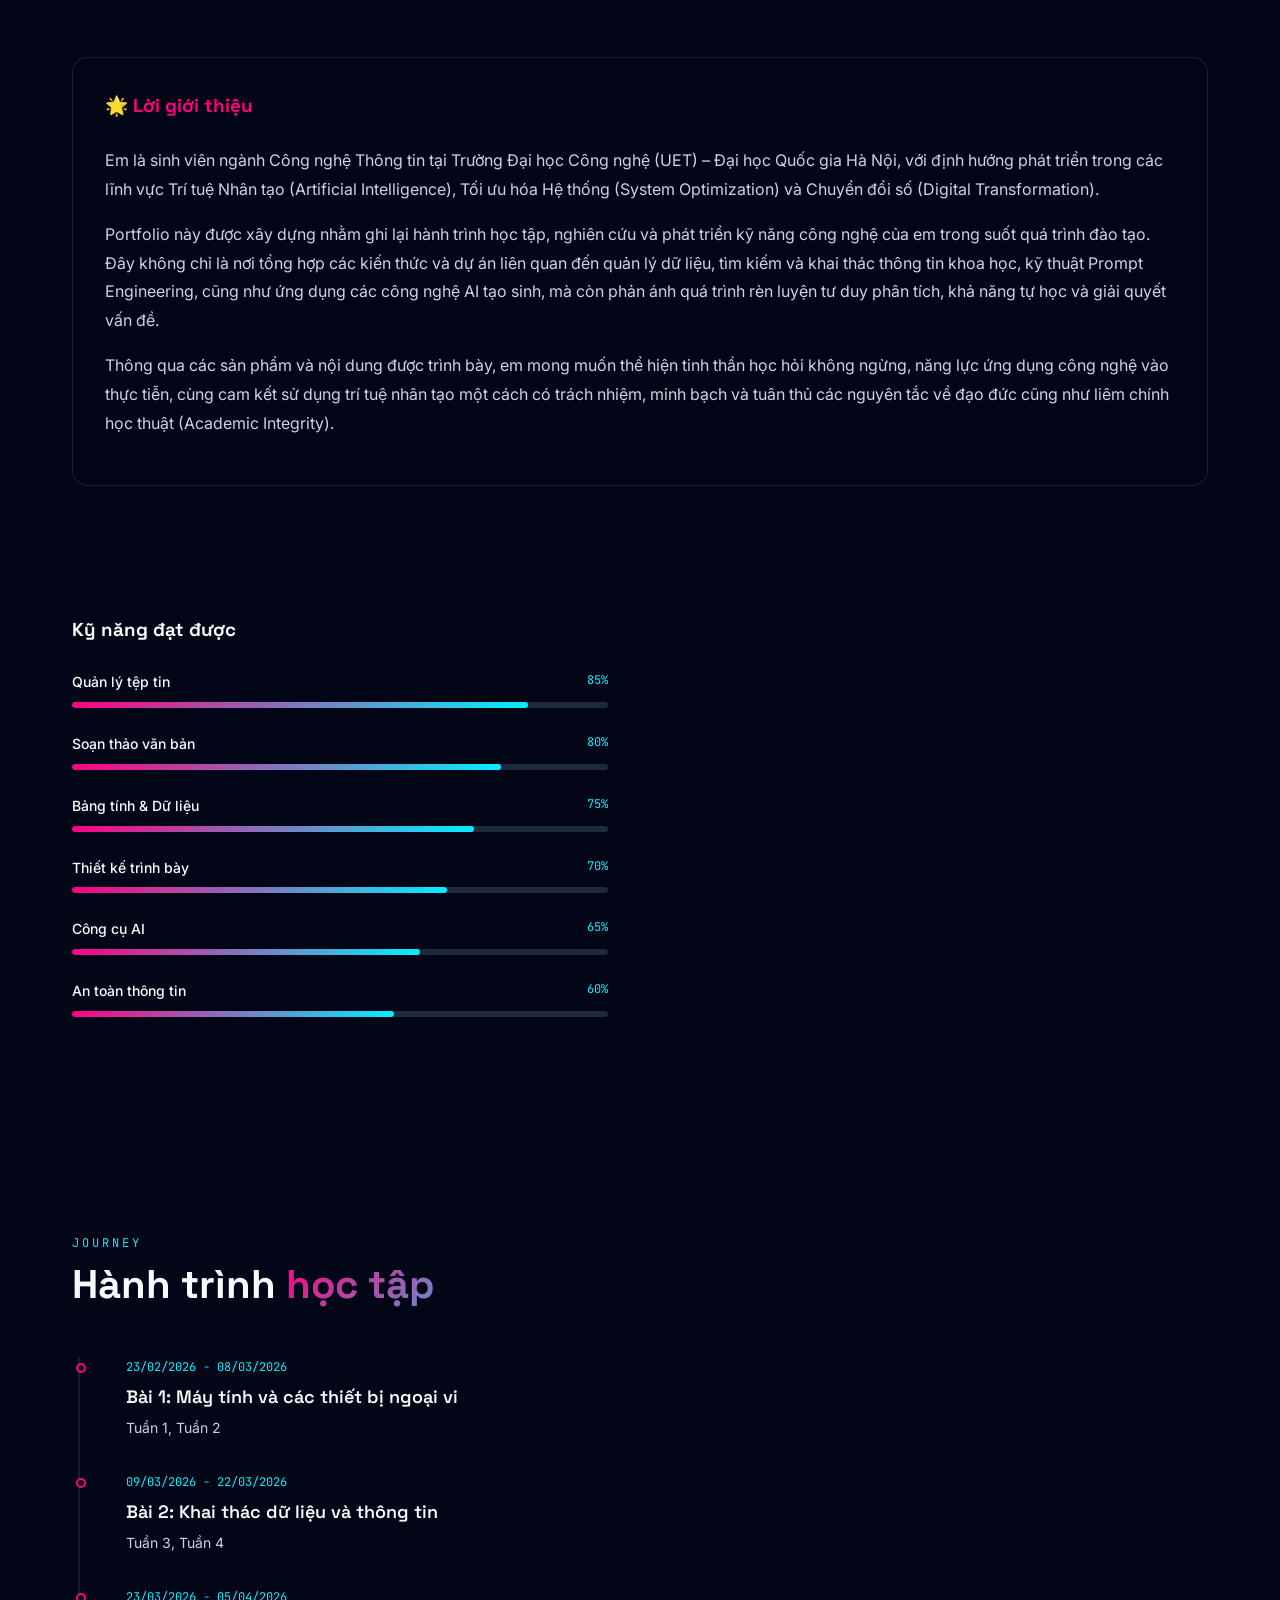
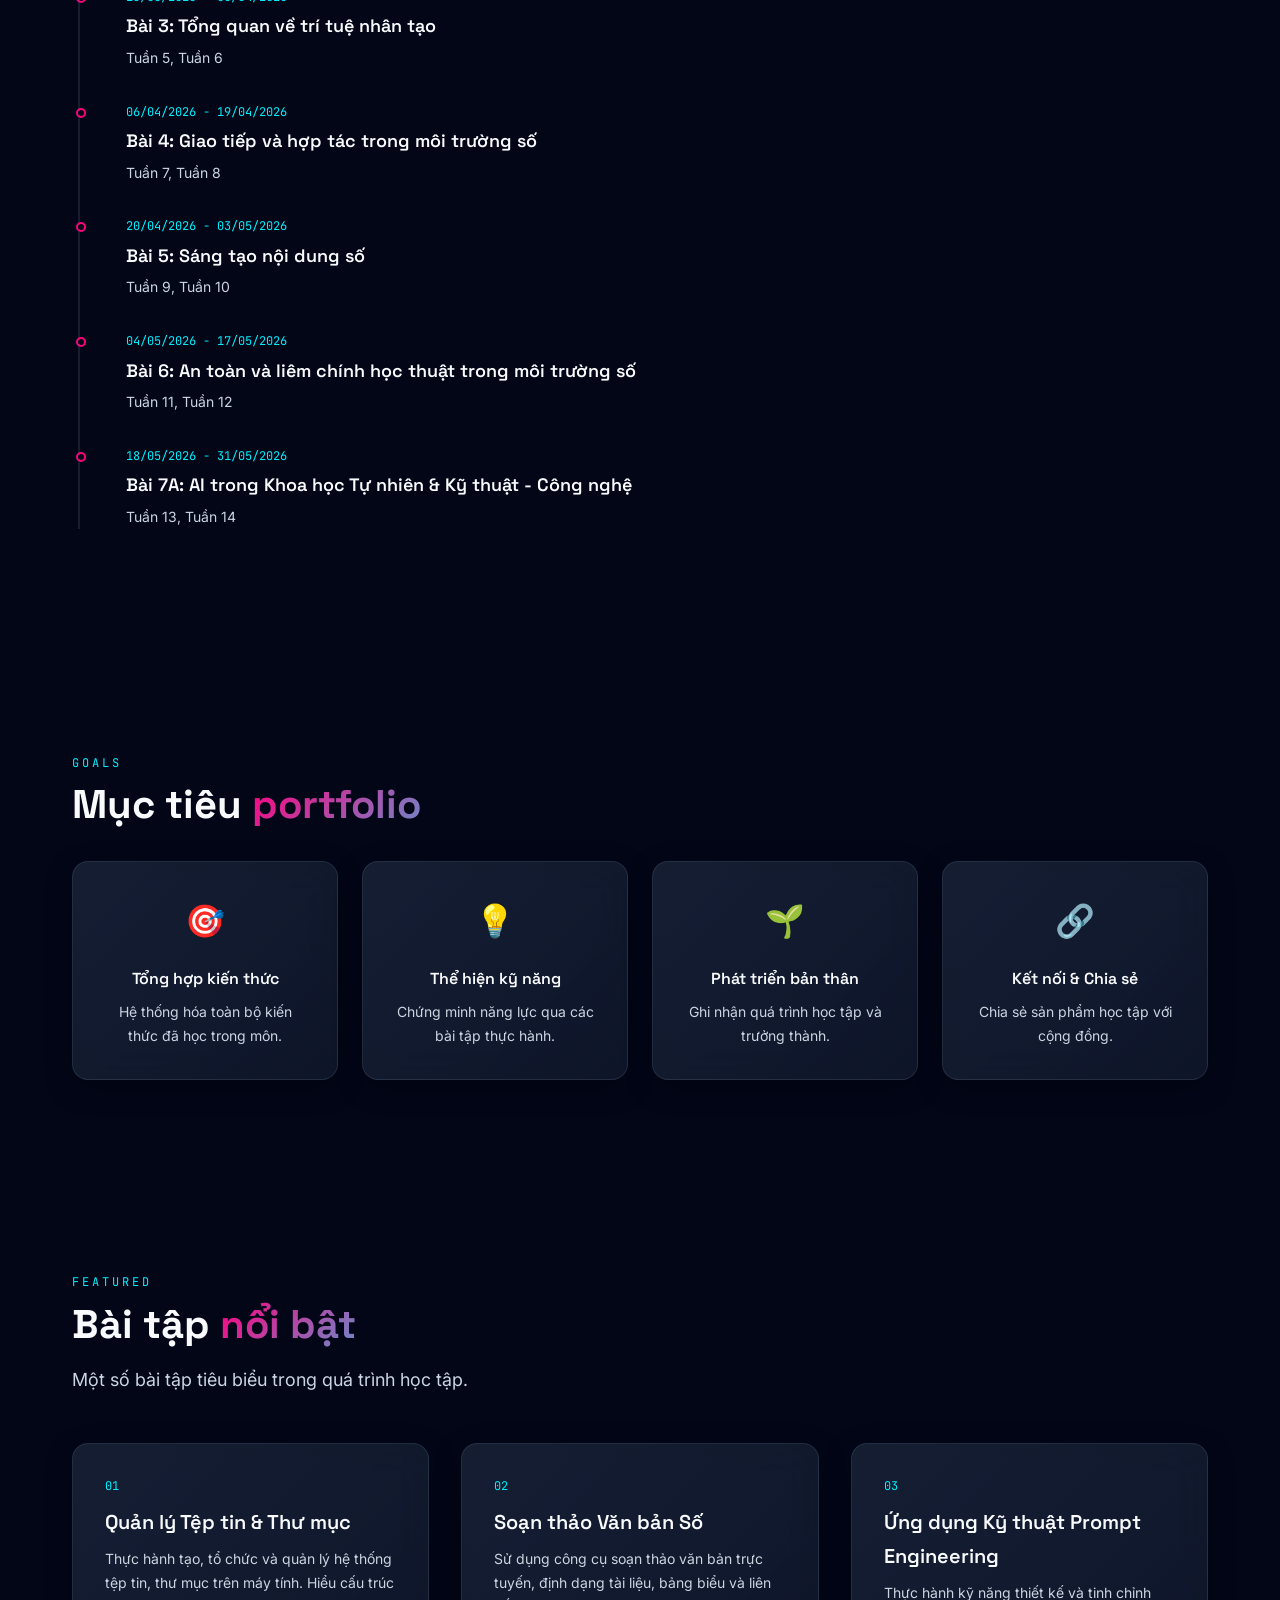
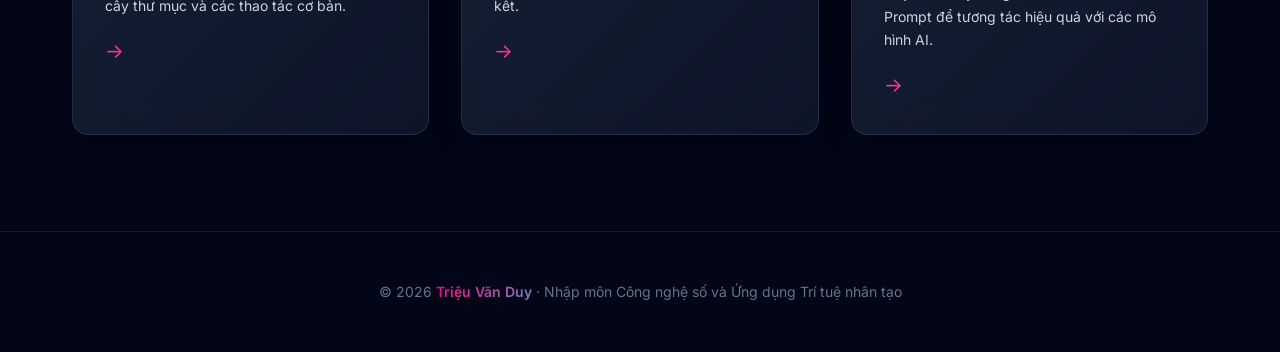
==== commit 4b62e301: "update ui" ====
--- a/index.html
+++ b/index.html
@@ -83,6 +83,7 @@
 
   <!-- JS — thứ tự quan trọng -->
   <script src="js/projects.js"></script>
+  <script src="js/particles.js"></script>
   <script src="js/router.js"></script>
   <script src="js/app.js"></script>
 </body>
--- a/css/style.css
+++ b/css/style.css
@@ -595,6 +595,411 @@
 ::-webkit-scrollbar-thumb:hover { background: var(--primary-dark); }
 
 /* ============================================
+   TECH EFFECTS — Hiệu ứng công nghệ cao
+   ============================================ */
+
+/* Circuit board pattern overlay */
+body::before {
+  content: '';
+  position: fixed;
+  top: 0; left: 0;
+  width: 100%; height: 100%;
+  background-image: 
+    linear-gradient(rgba(0, 240, 255, 0.03) 1px, transparent 1px),
+    linear-gradient(90deg, rgba(0, 240, 255, 0.03) 1px, transparent 1px);
+  background-size: 50px 50px;
+  pointer-events: none;
+  z-index: 2;
+  animation: circuitPulse 8s ease-in-out infinite;
+}
+
+@keyframes circuitPulse {
+  0%, 100% { opacity: 0.3; }
+  50% { opacity: 0.7; }
+}
+
+/* Hexagonal pattern */
+body::after {
+  content: '';
+  position: fixed;
+  top: 0; left: 0;
+  width: 100%; height: 100%;
+  background-image: url("data:image/svg+xml,%3Csvg xmlns='http://www.w3.org/2000/svg' width='28' height='49' viewBox='0 0 28 49'%3E%3Cpath d='M13.99 9.25l13 7.5v15l-13 7.5L1 31.75v-15l12.99-7.5zM3 17.9v12.7l10.99 6.34 11-6.35V17.9l-10.99-6.34L3 17.9zM0 15l12.99-7.5V0h-2v6.35L0 12.69v2.3zm0 18.5L12.99 41v8h-2v-6.85L0 35.81v-2.3zM15 0v7.5L27.99 15H28v-2.31h-.01L17 6.35V0h-2zm0 49v-8l12.99-7.5H28v2.31h-.01L17 42.15V49h-2z' fill='%2300f0ff' fill-opacity='0.02' fill-rule='evenodd'/%3E%3C/svg%3E");
+  pointer-events: none;
+  z-index: 2;
+  opacity: 0.5;
+}
+
+/* Glitch effect for text */
+.glitch-text {
+  position: relative;
+}
+
+.glitch-text::before,
+.glitch-text::after {
+  content: attr(data-text);
+  position: absolute;
+  top: 0;
+  left: 0;
+  width: 100%;
+  height: 100%;
+  opacity: 0.8;
+}
+
+.glitch-text::before {
+  color: #ff007f;
+  z-index: -1;
+  animation: glitch-1 0.3s infinite linear alternate-reverse;
+}
+
+.glitch-text::after {
+  color: #00f0ff;
+  z-index: -2;
+  animation: glitch-2 0.3s infinite linear alternate-reverse;
+}
+
+@keyframes glitch-1 {
+  0% { clip-path: inset(20% 0 60% 0); transform: translate(-2px, 2px); }
+  20% { clip-path: inset(10% 0 80% 0); transform: translate(2px, -2px); }
+  40% { clip-path: inset(70% 0 10% 0); transform: translate(-2px, 2px); }
+  60% { clip-path: inset(30% 0 50% 0); transform: translate(2px, -2px); }
+  80% { clip-path: inset(80% 0 5% 0); transform: translate(-1px, 1px); }
+  100% { clip-path: inset(40% 0 30% 0); transform: translate(1px, -1px); }
+}
+
+@keyframes glitch-2 {
+  0% { clip-path: inset(60% 0 20% 0); transform: translate(2px, -2px); }
+  20% { clip-path: inset(80% 0 5% 0); transform: translate(-2px, 2px); }
+  40% { clip-path: inset(10% 0 70% 0); transform: translate(2px, -2px); }
+  60% { clip-path: inset(50% 0 30% 0); transform: translate(-2px, 2px); }
+  80% { clip-path: inset(5% 0 80% 0); transform: translate(1px, -1px); }
+  100% { clip-path: inset(30% 0 40% 0); transform: translate(-1px, 1px); }
+}
+
+/* Neon glow borders */
+.neon-border {
+  position: relative;
+}
+
+.neon-border::before {
+  content: '';
+  position: absolute;
+  inset: -2px;
+  background: var(--gradient-primary);
+  border-radius: inherit;
+  z-index: -1;
+  filter: blur(10px);
+  opacity: 0;
+  transition: opacity 0.3s ease;
+}
+
+.neon-border:hover::before {
+  opacity: 0.7;
+}
+
+/* Digital rain effect */
+.digital-rain {
+  position: fixed;
+  top: 0;
+  left: 0;
+  width: 100%;
+  height: 100%;
+  pointer-events: none;
+  z-index: 1;
+  opacity: 0.05;
+  background: repeating-linear-gradient(
+    0deg,
+    transparent,
+    transparent 20px,
+    rgba(0, 240, 255, 0.03) 20px,
+    rgba(0, 240, 255, 0.03) 22px
+  );
+  animation: rainFall 10s linear infinite;
+}
+
+@keyframes rainFall {
+  0% { background-position: 0 0; }
+  100% { background-position: 0 1000px; }
+}
+
+/* Holographic card effect */
+.holo-card {
+  position: relative;
+  overflow: hidden;
+}
+
+.holo-card::after {
+  content: '';
+  position: absolute;
+  top: -50%;
+  left: -50%;
+  width: 200%;
+  height: 200%;
+  background: linear-gradient(
+    45deg,
+    transparent 30%,
+    rgba(0, 240, 255, 0.1) 50%,
+    transparent 70%
+  );
+  transform: rotate(45deg) translateY(100%);
+  transition: transform 0.6s ease;
+}
+
+.holo-card:hover::after {
+  transform: rotate(45deg) translateY(0%);
+}
+
+/* Tech grid background */
+.tech-grid-bg {
+  position: fixed;
+  top: 0; left: 0;
+  width: 100%; height: 100%;
+  background-image: 
+    radial-gradient(circle at 25% 25%, rgba(255, 0, 127, 0.05) 0%, transparent 50%),
+    radial-gradient(circle at 75% 75%, rgba(0, 240, 255, 0.05) 0%, transparent 50%);
+  pointer-events: none;
+  z-index: 0;
+}
+
+/* Loading animation */
+.tech-loader {
+  width: 50px;
+  height: 50px;
+  border: 3px solid transparent;
+  border-top-color: var(--primary);
+  border-right-color: var(--accent);
+  border-radius: 50%;
+  animation: techSpin 1.5s linear infinite;
+}
+
+@keyframes techSpin {
+  0% { transform: rotate(0deg); }
+  100% { transform: rotate(360deg); }
+}
+
+/* Data decoding animation */
+.data-decode {
+  font-family: var(--font-mono);
+  color: var(--accent);
+}
+
+/* Corner decorations */
+.corner-deco {
+  position: relative;
+}
+
+.corner-deco::before,
+.corner-deco::after {
+  content: '';
+  position: absolute;
+  width: 20px;
+  height: 20px;
+  border-color: var(--accent);
+  border-style: solid;
+  opacity: 0.5;
+}
+
+.corner-deco::before {
+  top: -2px;
+  left: -2px;
+  border-width: 2px 0 0 2px;
+}
+
+.corner-deco::after {
+  bottom: -2px;
+  right: -2px;
+  border-width: 0 2px 2px 0;
+}
+
+/* Scanline effect */
+.scanline-overlay {
+  position: fixed;
+  top: 0;
+  left: 0;
+  width: 100%;
+  height: 100%;
+  background: repeating-linear-gradient(
+    0deg,
+    transparent,
+    transparent 2px,
+    rgba(0, 0, 0, 0.03) 2px,
+    rgba(0, 0, 0, 0.03) 4px
+  );
+  pointer-events: none;
+  z-index: 9998;
+}
+
+/* Enhanced card hover with tech feel */
+.card.tech-enhanced {
+  transition: all 0.4s cubic-bezier(0.175, 0.885, 0.32, 1.275);
+}
+
+.card.tech-enhanced:hover {
+  border-color: rgba(0, 240, 255, 0.4);
+  box-shadow: 
+    0 0 20px rgba(0, 240, 255, 0.1),
+    0 8px 30px -4px rgba(0, 0, 0, 0.4),
+    inset 0 0 20px rgba(0, 240, 255, 0.05);
+  transform: translateY(-8px) scale(1.02);
+}
+
+/* Animated border gradient */
+.animated-border {
+  position: relative;
+}
+
+.animated-border::before {
+  content: '';
+  position: absolute;
+  inset: 0;
+  border-radius: inherit;
+  padding: 2px;
+  background: linear-gradient(45deg, var(--primary), var(--accent), var(--primary), var(--accent));
+  background-size: 300% 300%;
+  -webkit-mask: 
+    linear-gradient(#fff 0 0) content-box, 
+    linear-gradient(#fff 0 0);
+  -webkit-mask-composite: xor;
+  mask-composite: exclude;
+  animation: borderRotate 3s linear infinite;
+}
+
+@keyframes borderRotate {
+  0% { background-position: 0% 50%; }
+  50% { background-position: 100% 50%; }
+  100% { background-position: 0% 50%; }
+}
+
+/* ============================================
+   SUMMARY CARDS - Hover Glow Effects
+   ============================================ */
+.summary-cards-grid {
+  display: grid;
+  grid-template-columns: repeat(2, 1fr);
+  gap: var(--space-xl);
+  margin-top: var(--space-3xl);
+}
+
+.summary-card {
+  background: var(--gradient-card);
+  border: 1px solid rgba(148, 163, 184, 0.15);
+  border-radius: var(--radius-lg);
+  padding: var(--space-xl);
+  backdrop-filter: blur(20px) saturate(180%);
+  transition: all 0.4s cubic-bezier(0.175, 0.885, 0.32, 1.275);
+  position: relative;
+  overflow: hidden;
+  box-shadow: 0 8px 30px -4px rgba(0, 0, 0, 0.4);
+}
+
+/* Top accent bar */
+.summary-card::before {
+  content: '';
+  position: absolute;
+  top: 0;
+  left: 0;
+  right: 0;
+  height: 3px;
+  background: var(--gradient-primary);
+  opacity: 0;
+  transition: opacity 0.4s ease;
+}
+
+/* Hover glow effect */
+.summary-card::after {
+  content: '';
+  position: absolute;
+  inset: -2px;
+  border-radius: inherit;
+  background: var(--gradient-primary);
+  opacity: 0;
+  z-index: -1;
+  filter: blur(15px);
+  transition: opacity 0.4s ease;
+}
+
+.summary-card:hover {
+  border-color: rgba(0, 240, 255, 0.5);
+  transform: translateY(-8px) scale(1.02);
+  box-shadow: 
+    0 20px 40px -10px rgba(255, 0, 127, 0.3),
+    0 0 30px rgba(0, 240, 255, 0.15),
+    inset 0 0 30px rgba(0, 240, 255, 0.03);
+}
+
+.summary-card:hover::before {
+  opacity: 1;
+}
+
+.summary-card:hover::after {
+  opacity: 0.5;
+}
+
+.summary-card-icon {
+  font-size: 3rem;
+  margin-bottom: var(--space-md);
+  display: inline-block;
+  animation: iconFloat 3s ease-in-out infinite;
+}
+
+.summary-card:nth-child(1) .summary-card-icon { animation-delay: 0s; }
+.summary-card:nth-child(2) .summary-card-icon { animation-delay: 0.5s; }
+.summary-card:nth-child(3) .summary-card-icon { animation-delay: 1s; }
+.summary-card:nth-child(4) .summary-card-icon { animation-delay: 1.5s; }
+
+@keyframes iconFloat {
+  0%, 100% { transform: translateY(0); }
+  50% { transform: translateY(-8px); }
+}
+
+.summary-card-title {
+  font-family: var(--font-heading);
+  font-size: var(--fs-xl);
+  font-weight: 700;
+  color: var(--text-primary);
+  margin-bottom: var(--space-lg);
+  background: var(--gradient-primary);
+  -webkit-background-clip: text;
+  -webkit-text-fill-color: transparent;
+  background-clip: text;
+}
+
+.summary-card-content {
+  display: flex;
+  flex-direction: column;
+  gap: var(--space-md);
+}
+
+.summary-item {
+  padding: var(--space-md);
+  background: rgba(255, 255, 255, 0.03);
+  border-radius: var(--radius-md);
+  border-left: 3px solid rgba(0, 240, 255, 0.3);
+  transition: all 0.3s ease;
+}
+
+.summary-item:hover {
+  background: rgba(0, 240, 255, 0.05);
+  border-left-color: var(--accent);
+  transform: translateX(4px);
+}
+
+.summary-item strong {
+  display: block;
+  color: var(--accent);
+  font-size: var(--fs-sm);
+  margin-bottom: var(--space-xs);
+  font-weight: 600;
+}
+
+.summary-item p {
+  color: var(--text-secondary);
+  font-size: var(--fs-sm);
+  line-height: 1.6;
+  margin: 0;
+}
+
+/* ============================================
    RESPONSIVE
    ============================================ */
 @media (max-width: 768px) {
@@ -607,6 +1012,24 @@
   .container { padding: 0 var(--space-md); }
   .navbar { padding: 0 var(--space-md); }
   .section { padding: var(--space-3xl) 0; }
+  
+  /* Summary Cards Mobile */
+  .summary-cards-grid {
+    grid-template-columns: 1fr;
+    gap: var(--space-lg);
+  }
+  
+  .summary-card {
+    padding: var(--space-lg);
+  }
+  
+  .summary-card-icon {
+    font-size: 2.5rem;
+  }
+  
+  .summary-card-title {
+    font-size: var(--fs-lg);
+  }
 }
 @media (max-width: 480px) {
   :root {
--- a/css/pages.css
+++ b/css/pages.css
@@ -12,6 +12,28 @@
   align-items: center;
   position: relative;
   overflow: hidden;
+}
+
+/* Tech-enhanced hero with grid lines */
+.hero::before {
+  content: '';
+  position: absolute;
+  top: 0;
+  left: 0;
+  right: 0;
+  bottom: 0;
+  background-image: 
+    linear-gradient(rgba(0, 240, 255, 0.05) 1px, transparent 1px),
+    linear-gradient(90deg, rgba(0, 240, 255, 0.05) 1px, transparent 1px);
+  background-size: 100px 100px;
+  animation: gridMove 20s linear infinite;
+  pointer-events: none;
+  z-index: 0;
+}
+
+@keyframes gridMove {
+  0% { transform: perspective(500px) rotateX(60deg) translateY(0); }
+  100% { transform: perspective(500px) rotateX(60deg) translateY(100px); }
 }
 .hero-content { position: relative; z-index: 1; }
 .hero-badge {
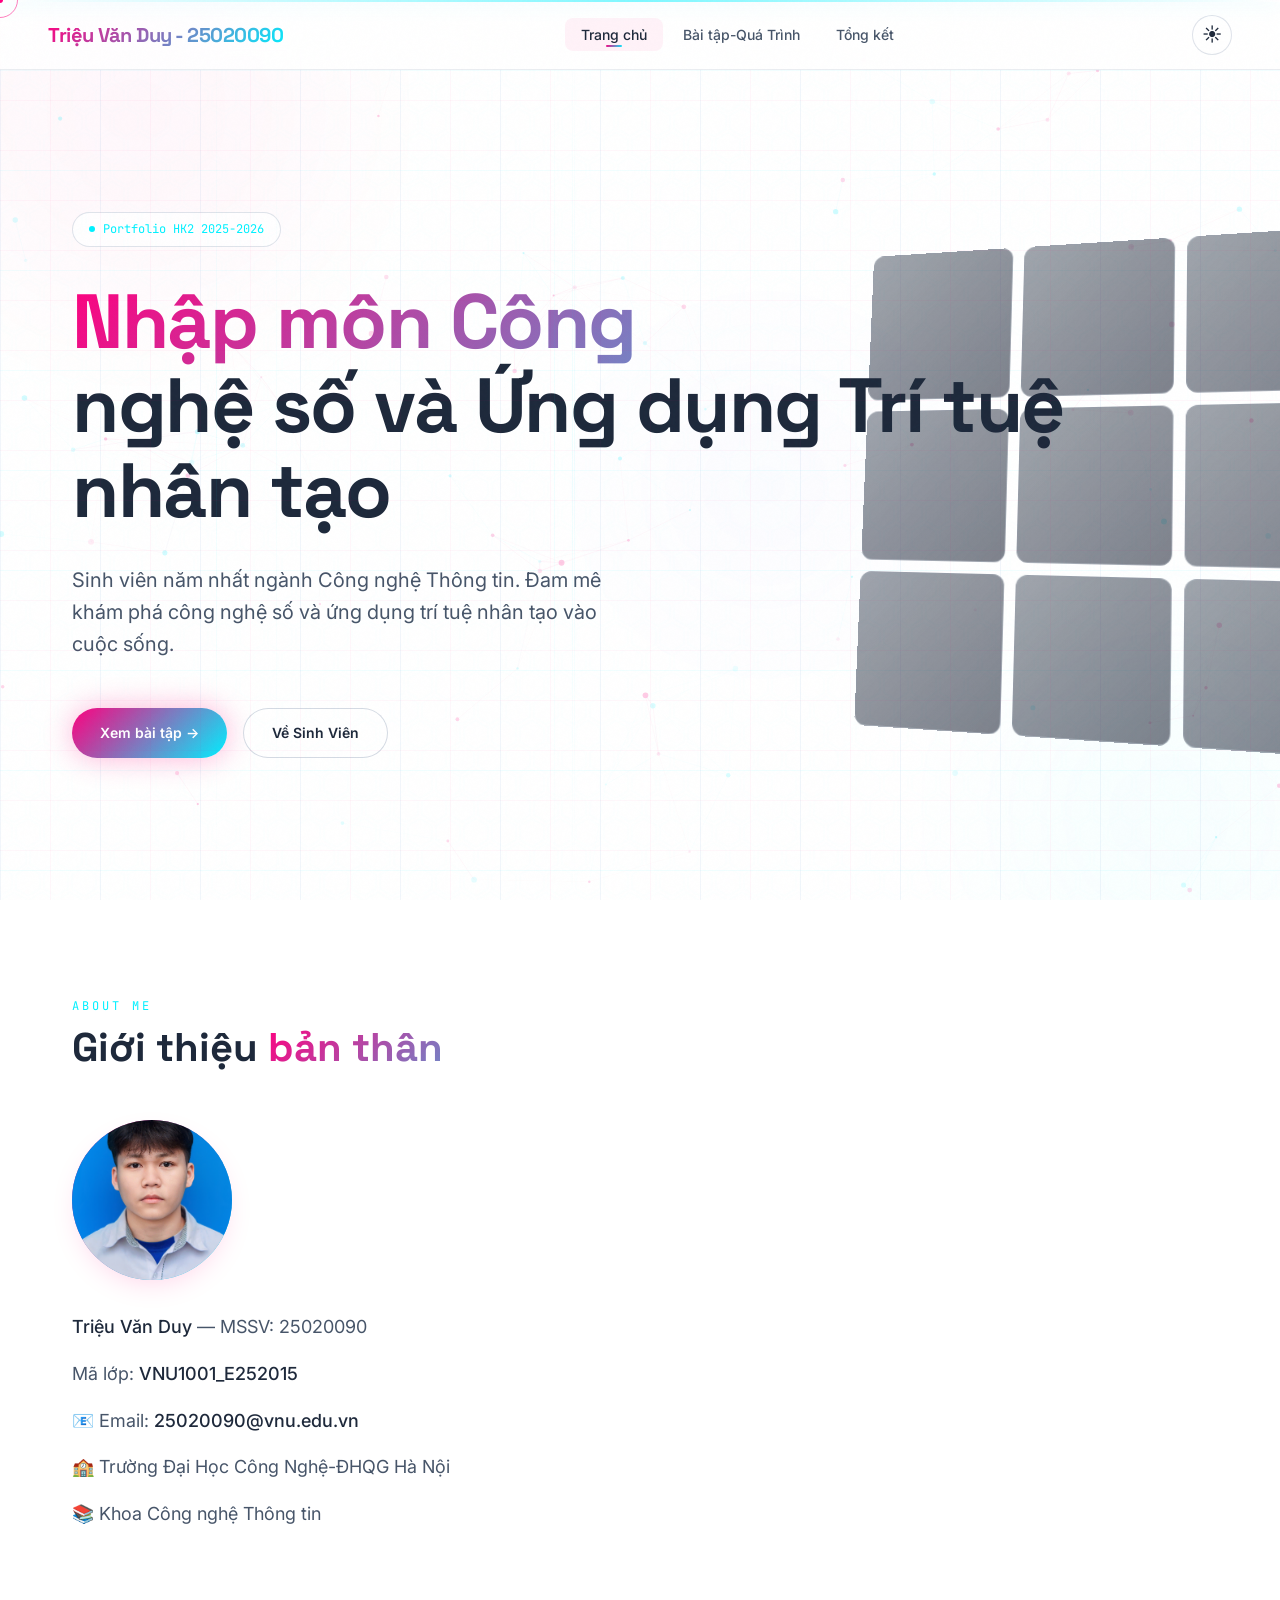
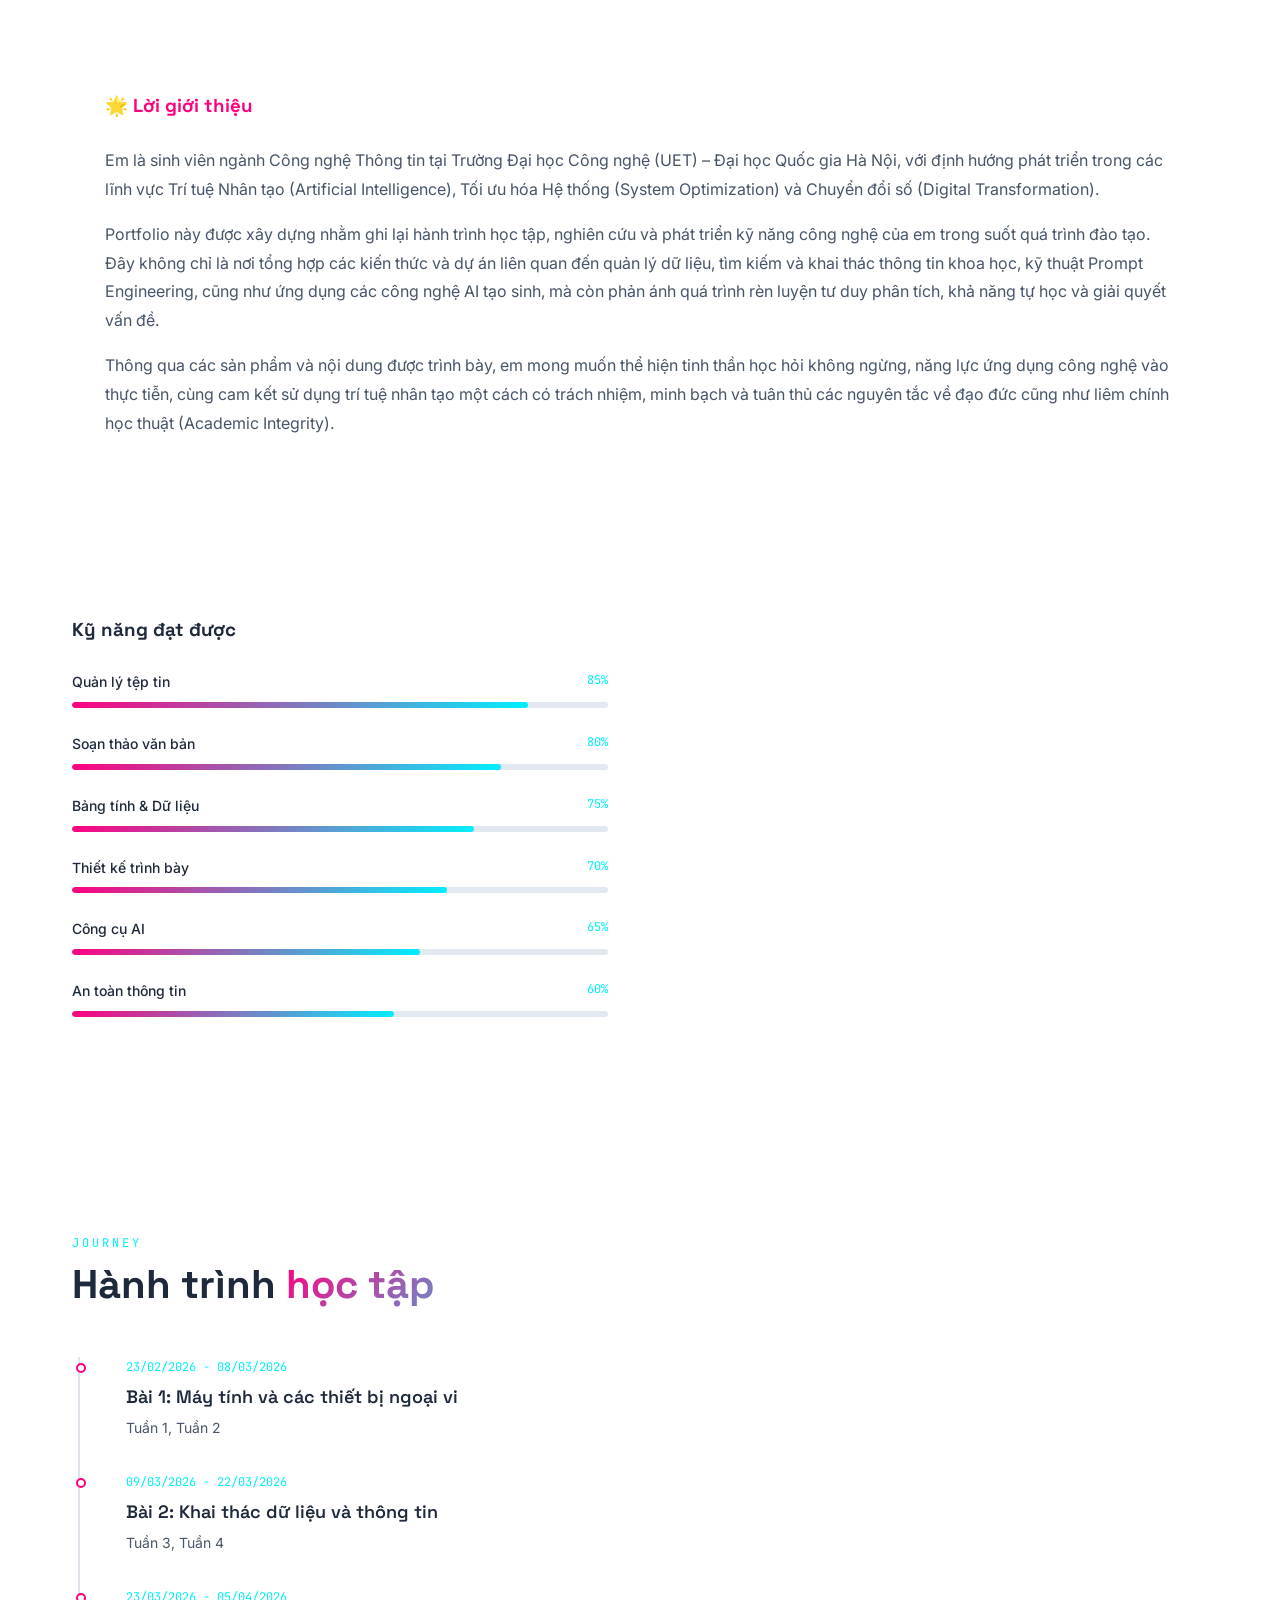
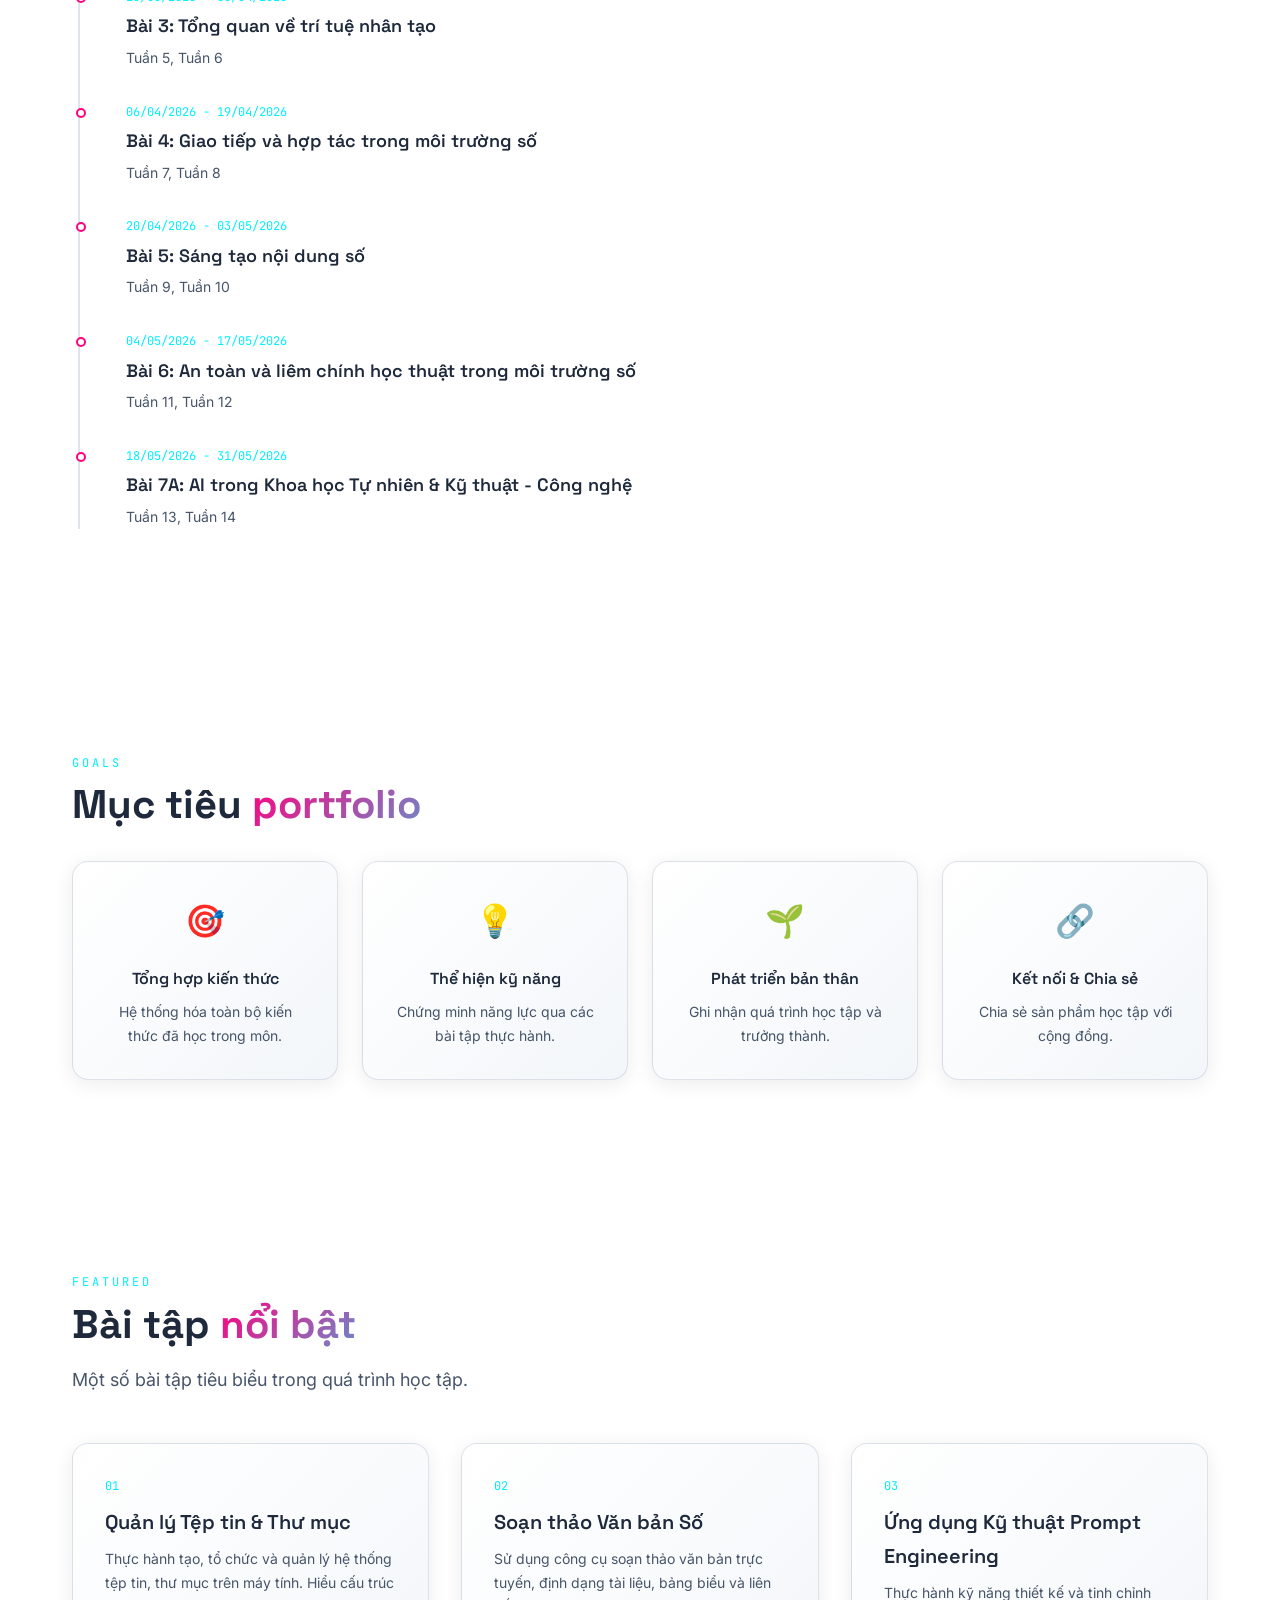
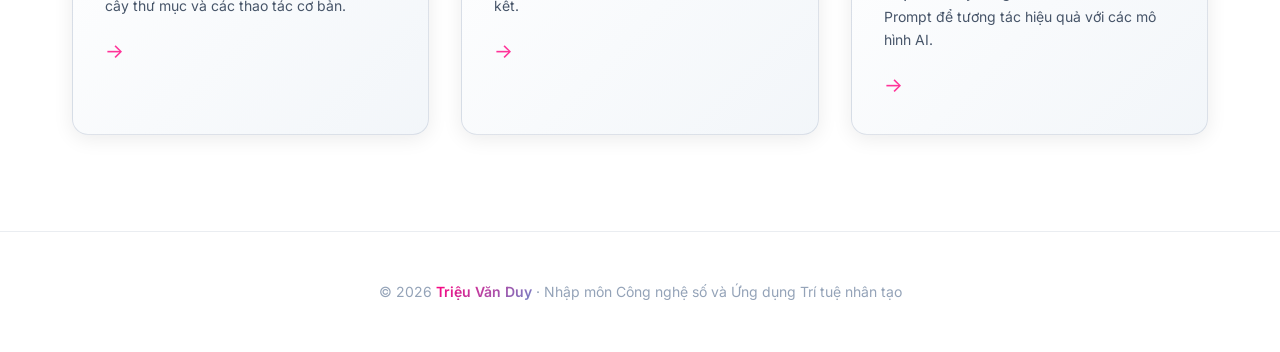
==== commit dab7c542: "add light mode button" ====
--- a/index.html
+++ b/index.html
@@ -57,6 +57,12 @@
 
       <!-- ✏️ Thêm trang mới: <li><a href="#ten-trang" class="nav-link">Tên trang</a></li> -->
     </ul>
+
+    <!-- Theme Toggle Button -->
+    <button class="theme-toggle" id="themeToggle" aria-label="Chuyển đổi chế độ sáng/tối" title="Chuyển đổi chế độ">
+      <span class="theme-icon-dark">🌙</span>
+      <span class="theme-icon-light">☀️</span>
+    </button>
   </nav>
 
   <!-- SPA Content -->
--- a/css/style.css
+++ b/css/style.css
@@ -87,6 +87,134 @@
   --duration-fast: 200ms;
   --duration-normal: 350ms;
   --duration-slow: 600ms;
+}
+
+/* Light Mode Theme */
+[data-theme="light"] {
+  --bg-primary: #ffffff;
+  --bg-secondary: #f1f5f9;
+  --bg-tertiary: #e2e8f0;
+  --bg-card: rgba(255, 255, 255, 0.9);
+  --bg-glass: rgba(255, 255, 255, 0.8);
+
+  --text-primary: #1e293b;
+  --text-secondary: #475569;
+  --text-muted: #94a3b8;
+
+  --border: rgba(148, 163, 184, 0.3);
+  --border-hover: rgba(255, 0, 127, 0.5);
+  --surface-hover: rgba(255, 0, 127, 0.05);
+
+  --shadow-sm: 0 2px 8px rgba(0,0,0,0.08);
+  --shadow-md: 0 4px 20px rgba(0,0,0,0.12);
+  --shadow-lg: 0 8px 40px rgba(0,0,0,0.16);
+}
+
+/* Light mode specific overrides */
+[data-theme="light"] .navbar {
+  background: rgba(255, 255, 255, 0.85);
+  border-bottom: 1px solid rgba(148, 163, 184, 0.2);
+}
+
+[data-theme="light"] .navbar.scrolled {
+  background: rgba(255, 255, 255, 0.95);
+  box-shadow: 0 4px 20px rgba(0,0,0,0.08);
+}
+
+[data-theme="light"] .card {
+  background: linear-gradient(135deg, rgba(255, 255, 255, 0.9) 0%, rgba(241, 245, 249, 0.9) 100%);
+  border: 1px solid rgba(148, 163, 184, 0.3);
+  box-shadow: 0 4px 20px rgba(0,0,0,0.08);
+}
+
+[data-theme="light"] .card:hover {
+  border-color: rgba(255, 0, 127, 0.4);
+  box-shadow: 0 12px 40px rgba(255, 0, 127, 0.15);
+}
+
+[data-theme="light"] .modal {
+  background: #f8fafc;
+  border: 1px solid rgba(148, 163, 184, 0.3);
+}
+
+[data-theme="light"] .modal-overlay {
+  background: rgba(0, 0, 0, 0.4);
+}
+
+[data-theme="light"] .footer {
+  border-top: 1px solid rgba(148, 163, 184, 0.2);
+}
+
+[data-theme="light"] body::before {
+  background-image: 
+    linear-gradient(rgba(255, 0, 127, 0.03) 1px, transparent 1px),
+    linear-gradient(90deg, rgba(255, 0, 127, 0.03) 1px, transparent 1px);
+}
+
+[data-theme="light"] body::after {
+  opacity: 0.3;
+}
+
+[data-theme="light"] .ambient-orb:nth-child(1) {
+  background: rgba(255, 0, 127, 0.08);
+}
+
+[data-theme="light"] .ambient-orb:nth-child(2) {
+  background: rgba(0, 240, 255, 0.08);
+}
+
+[data-theme="light"] .ambient-orb:nth-child(3) {
+  background: rgba(129, 140, 248, 0.08);
+}
+
+[data-theme="light"] .noise-overlay {
+  opacity: 0.015;
+}
+
+[data-theme="light"] .cursor-dot {
+  background: #ff007f;
+  mix-blend-mode: normal;
+}
+
+[data-theme="light"] .cursor-ring {
+  border-color: #ff007f;
+}
+
+[data-theme="light"] .btn-outline {
+  border-color: rgba(148, 163, 184, 0.4);
+  color: #1e293b;
+}
+
+[data-theme="light"] .btn-outline:hover {
+  border-color: #ff007f;
+  background: rgba(255, 0, 127, 0.05);
+}
+
+[data-theme="light"] .timeline::before {
+  background: rgba(148, 163, 184, 0.3);
+}
+
+[data-theme="light"] .skill-bar {
+  background: #e2e8f0;
+}
+
+[data-theme="light"] .about-avatar {
+  box-shadow: 0 10px 30px -10px rgba(255, 0, 127, 0.2);
+}
+
+[data-theme="light"] .summary-card {
+  background: linear-gradient(135deg, rgba(255, 255, 255, 0.9) 0%, rgba(241, 245, 249, 0.9) 100%);
+  border: 1px solid rgba(148, 163, 184, 0.3);
+}
+
+[data-theme="light"] .summary-item {
+  background: rgba(255, 255, 255, 0.6);
+  border-left-color: rgba(0, 240, 255, 0.3);
+}
+
+[data-theme="light"] .summary-item:hover {
+  background: rgba(255, 255, 255, 0.8);
+  border-left-color: #00f0ff;
 }
 
 /* ============================================
@@ -273,6 +401,60 @@
 .nav-toggle.active span:nth-child(1) { transform: rotate(45deg) translate(5px, 5px); }
 .nav-toggle.active span:nth-child(2) { opacity: 0; }
 .nav-toggle.active span:nth-child(3) { transform: rotate(-45deg) translate(5px, -5px); }
+
+/* Theme Toggle Button */
+.theme-toggle {
+  width: 40px;
+  height: 40px;
+  border-radius: 50%;
+  background: var(--bg-glass);
+  border: 1px solid var(--border);
+  display: flex;
+  align-items: center;
+  justify-content: center;
+  cursor: pointer;
+  transition: all var(--duration-normal) var(--ease-out);
+  position: relative;
+  overflow: hidden;
+  backdrop-filter: blur(10px);
+}
+
+.theme-toggle:hover {
+  border-color: var(--primary-light);
+  background: var(--surface-hover);
+  transform: scale(1.1);
+}
+
+.theme-toggle:active {
+  transform: scale(0.95);
+}
+
+.theme-icon-dark,
+.theme-icon-light {
+  font-size: 1.2rem;
+  transition: all var(--duration-normal) var(--ease-out);
+  position: absolute;
+}
+
+.theme-icon-dark {
+  opacity: 1;
+  transform: rotate(0deg);
+}
+
+.theme-icon-light {
+  opacity: 0;
+  transform: rotate(-90deg);
+}
+
+[data-theme="light"] .theme-icon-dark {
+  opacity: 0;
+  transform: rotate(90deg);
+}
+
+[data-theme="light"] .theme-icon-light {
+  opacity: 1;
+  transform: rotate(0deg);
+}
 
 @media (max-width: 768px) {
   .nav-toggle { display: flex; }
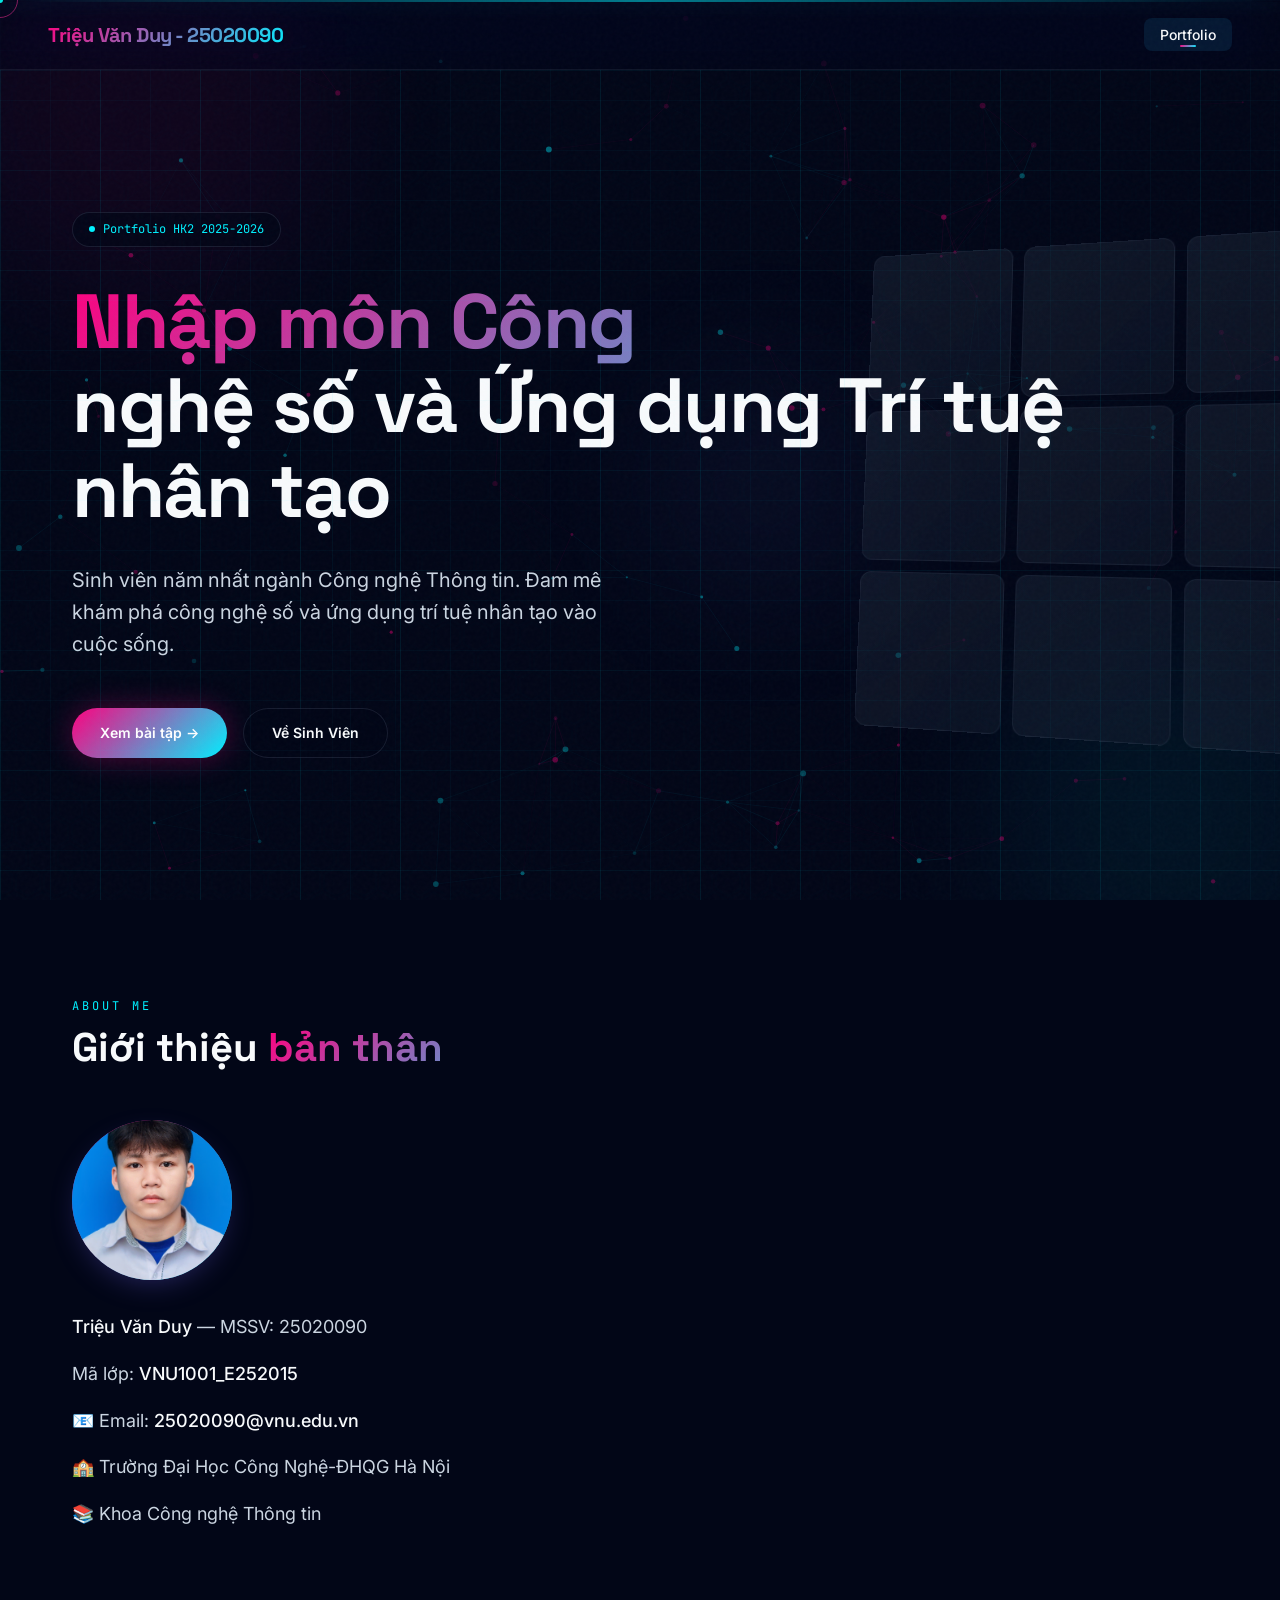
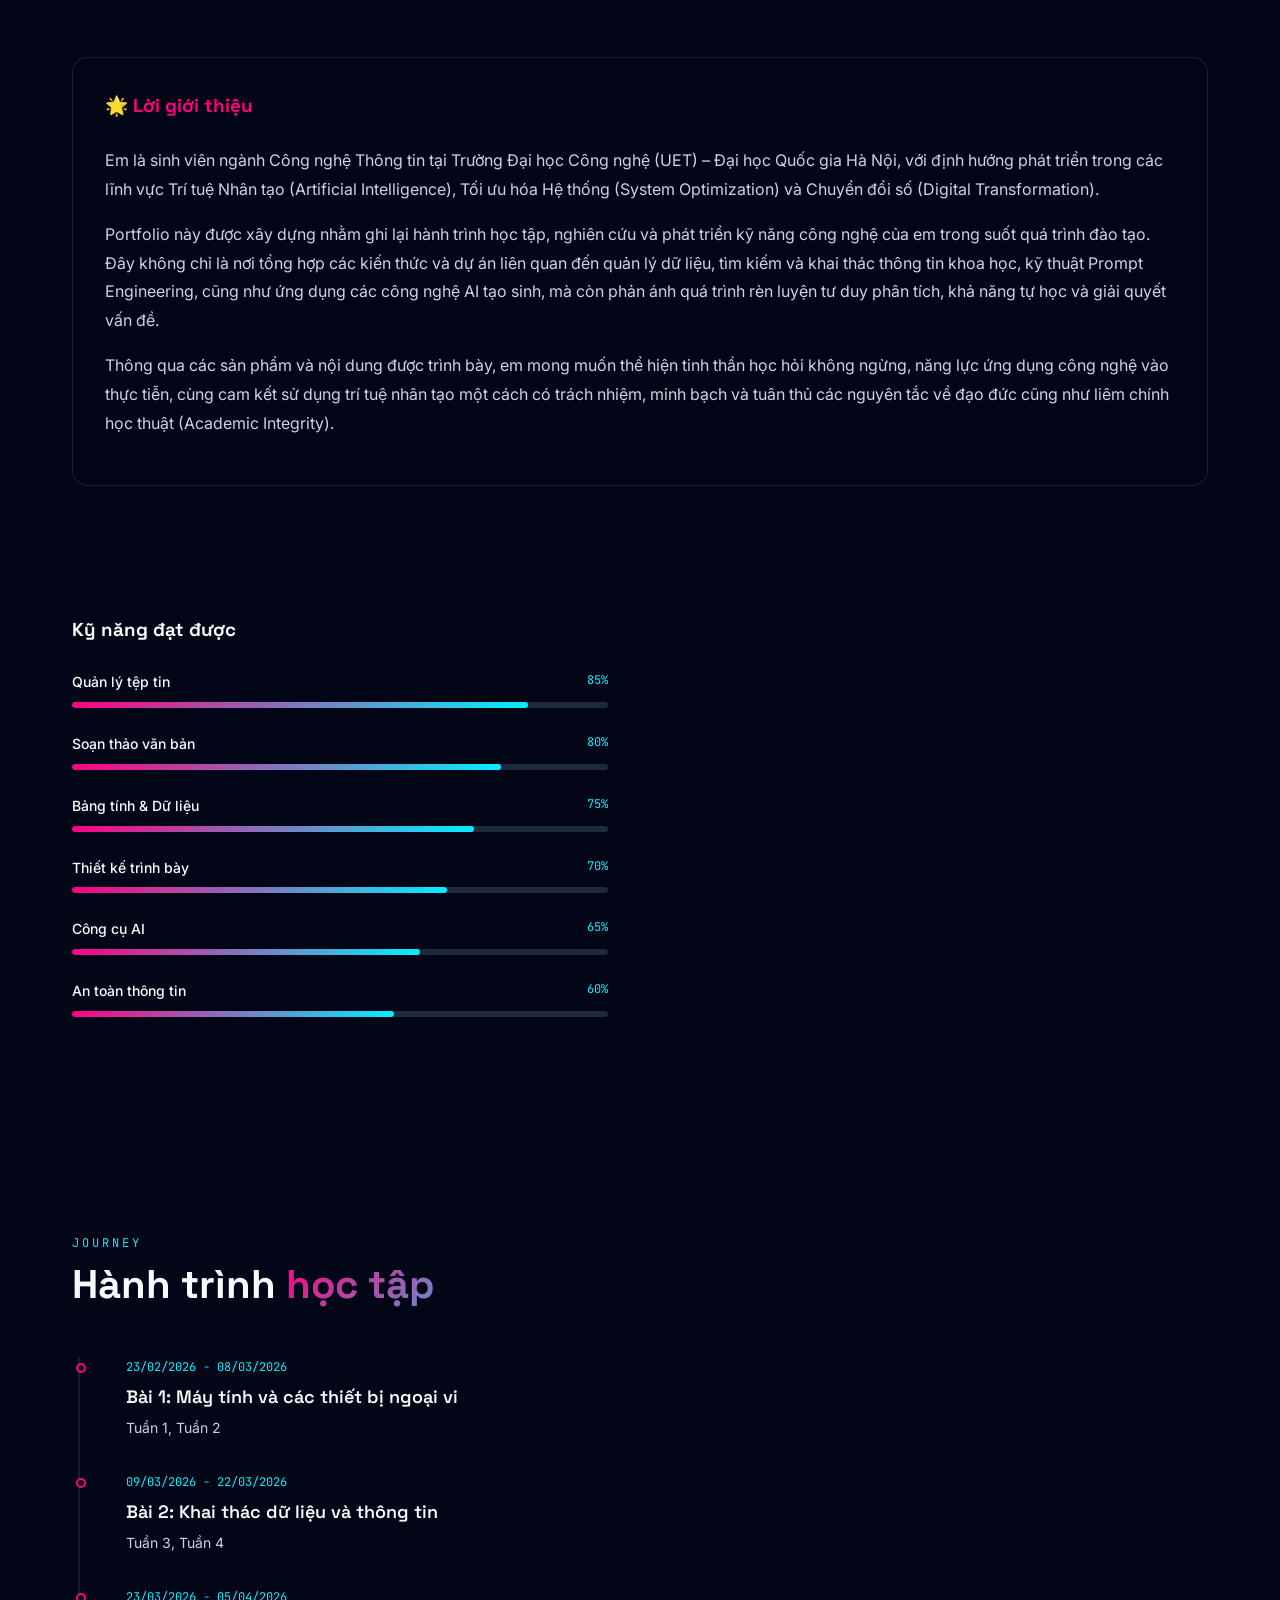
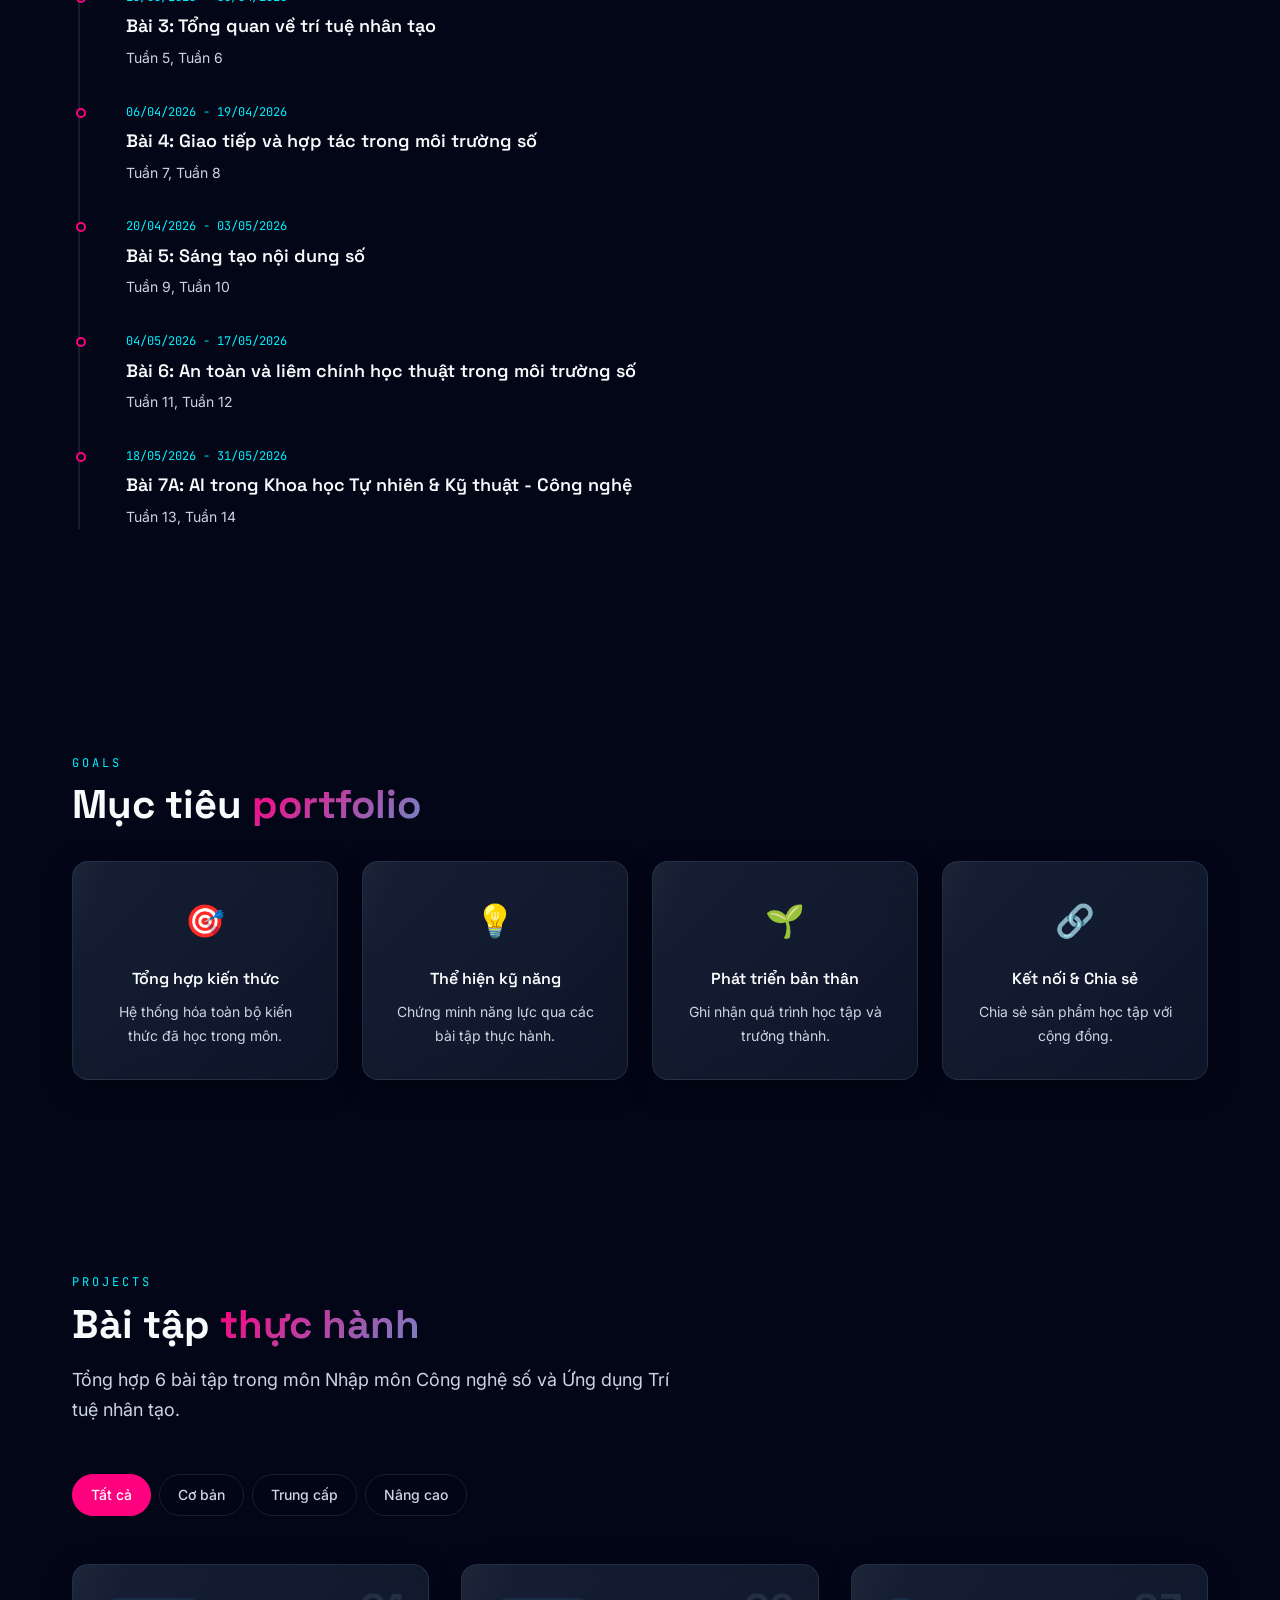
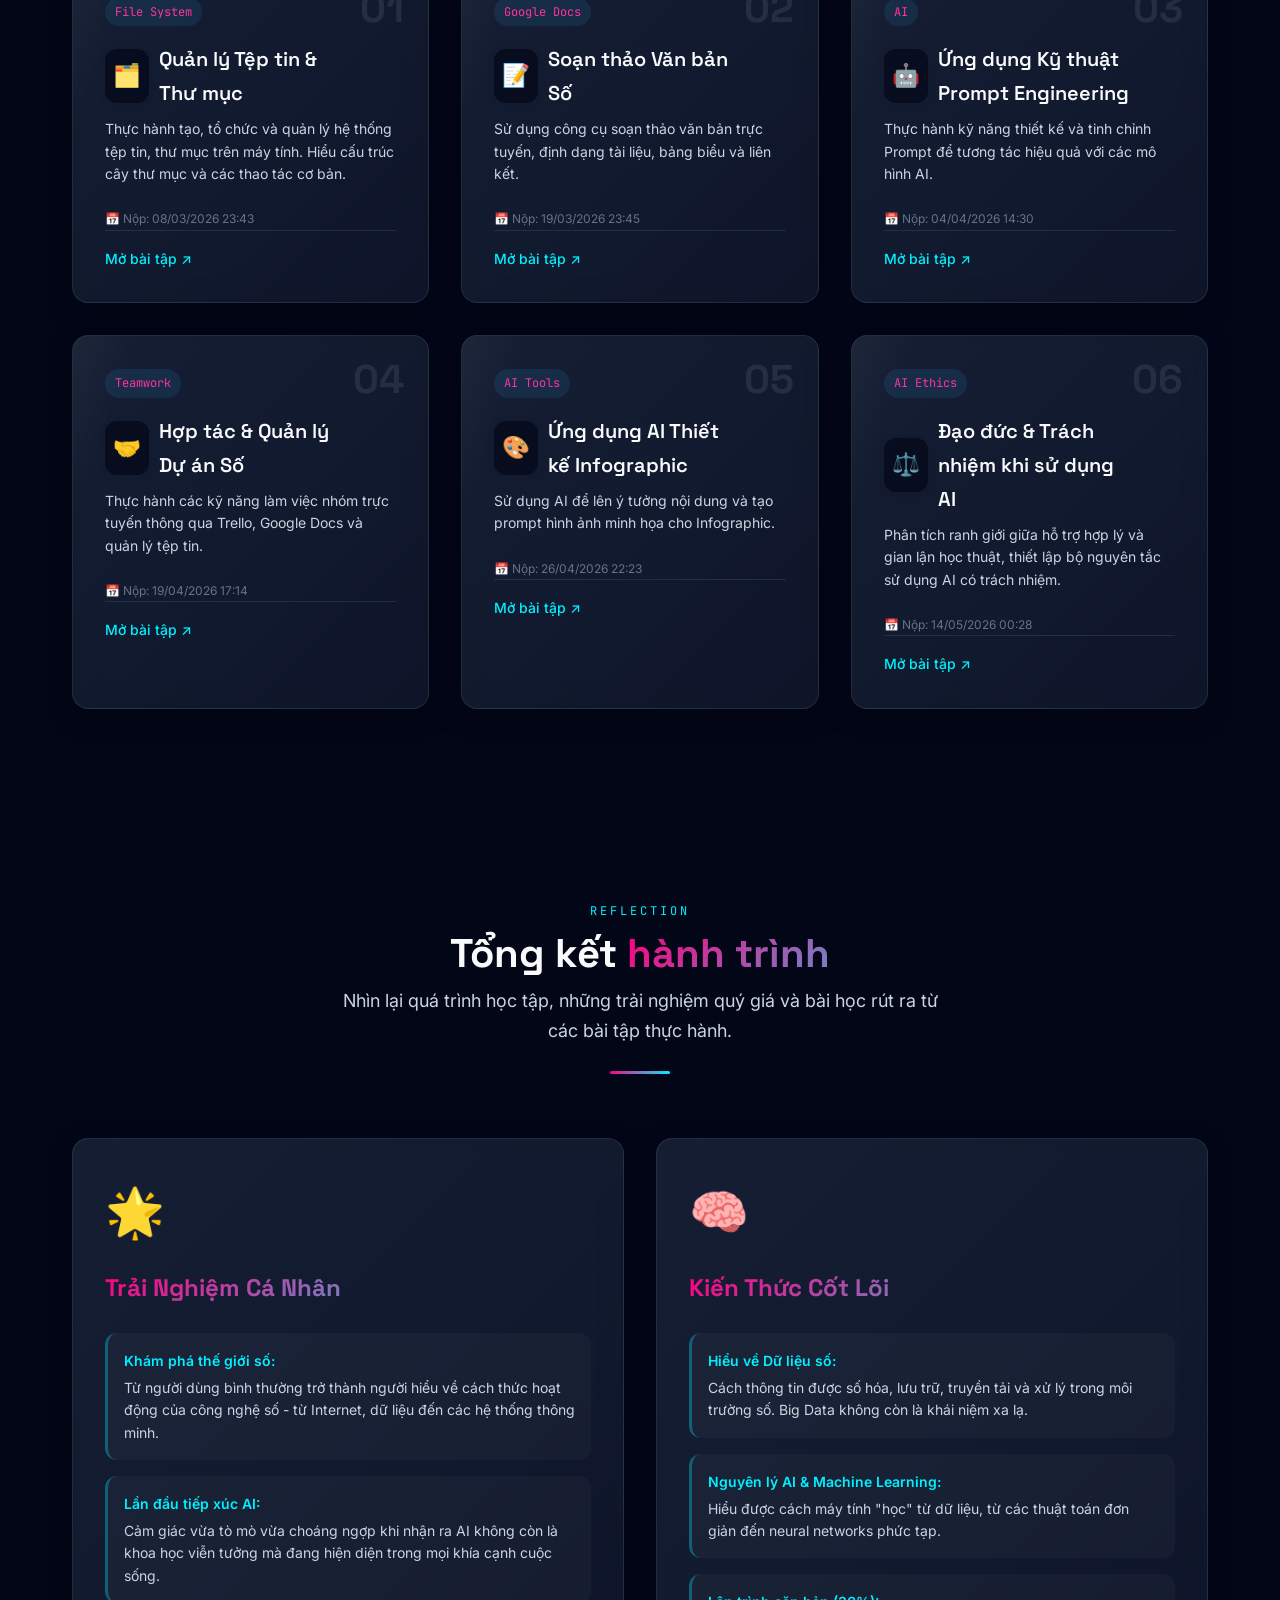
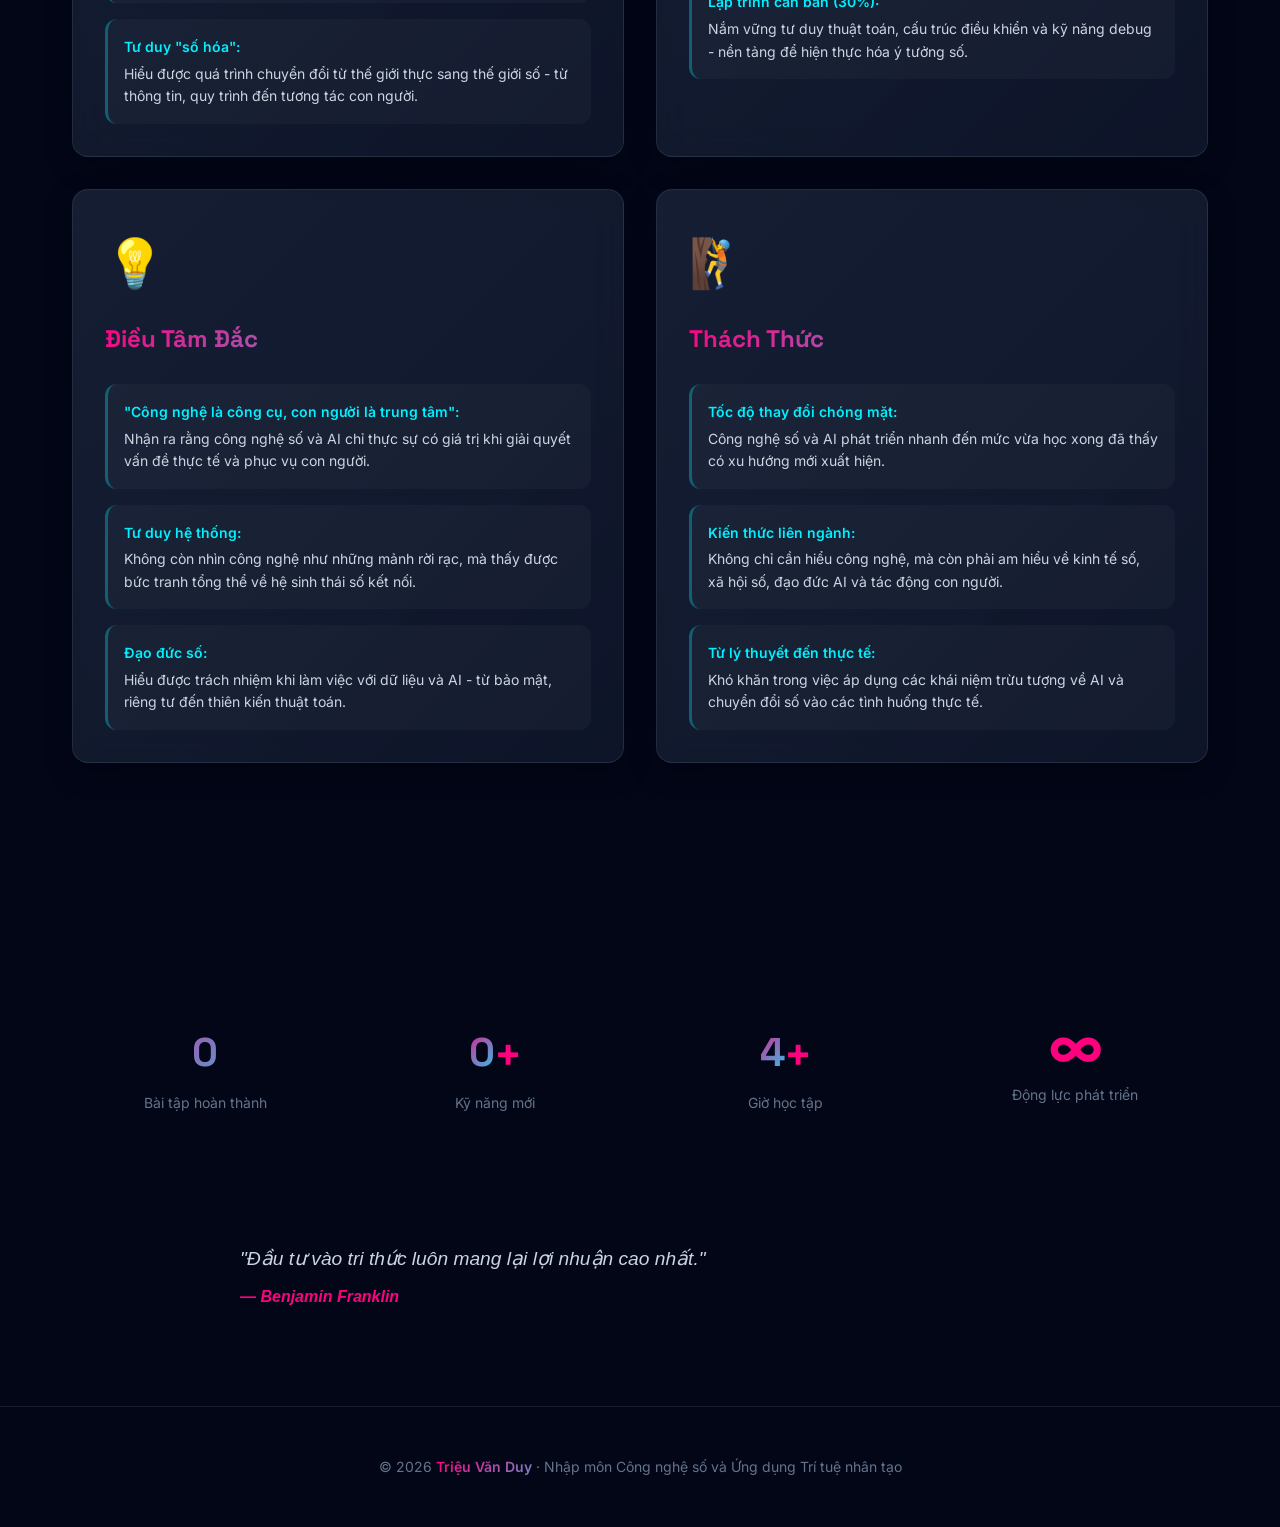
==== commit 8bc06e10: "gom" ====
--- a/index.html
+++ b/index.html
@@ -23,6 +23,13 @@
   <!-- CSS -->
   <link rel="stylesheet" href="css/style.css" />
   <link rel="stylesheet" href="css/pages.css" />
+
+  <!-- Inline script to set dark mode -->
+  <script>
+    (function() {
+      document.documentElement.setAttribute('data-theme', 'dark');
+    })();
+  </script>
 </head>
 
 <body>
@@ -51,18 +58,11 @@
     </button>
 
     <ul class="nav-links" id="navLinks">
-      <li><a href="#home" class="nav-link active" id="nav-home">Trang chủ</a></li>
-      <li><a href="#projects" class="nav-link" id="nav-projects">Bài tập-Quá Trình</a></li>
-      <li><a href="#summary" class="nav-link" id="nav-summary">Tổng kết</a></li>
+      <li><a href="#home" class="nav-link active" id="nav-home">Portfolio</a></li>
 
       <!-- ✏️ Thêm trang mới: <li><a href="#ten-trang" class="nav-link">Tên trang</a></li> -->
     </ul>
 
-    <!-- Theme Toggle Button -->
-    <button class="theme-toggle" id="themeToggle" aria-label="Chuyển đổi chế độ sáng/tối" title="Chuyển đổi chế độ">
-      <span class="theme-icon-dark">🌙</span>
-      <span class="theme-icon-light">☀️</span>
-    </button>
   </nav>
 
   <!-- SPA Content -->
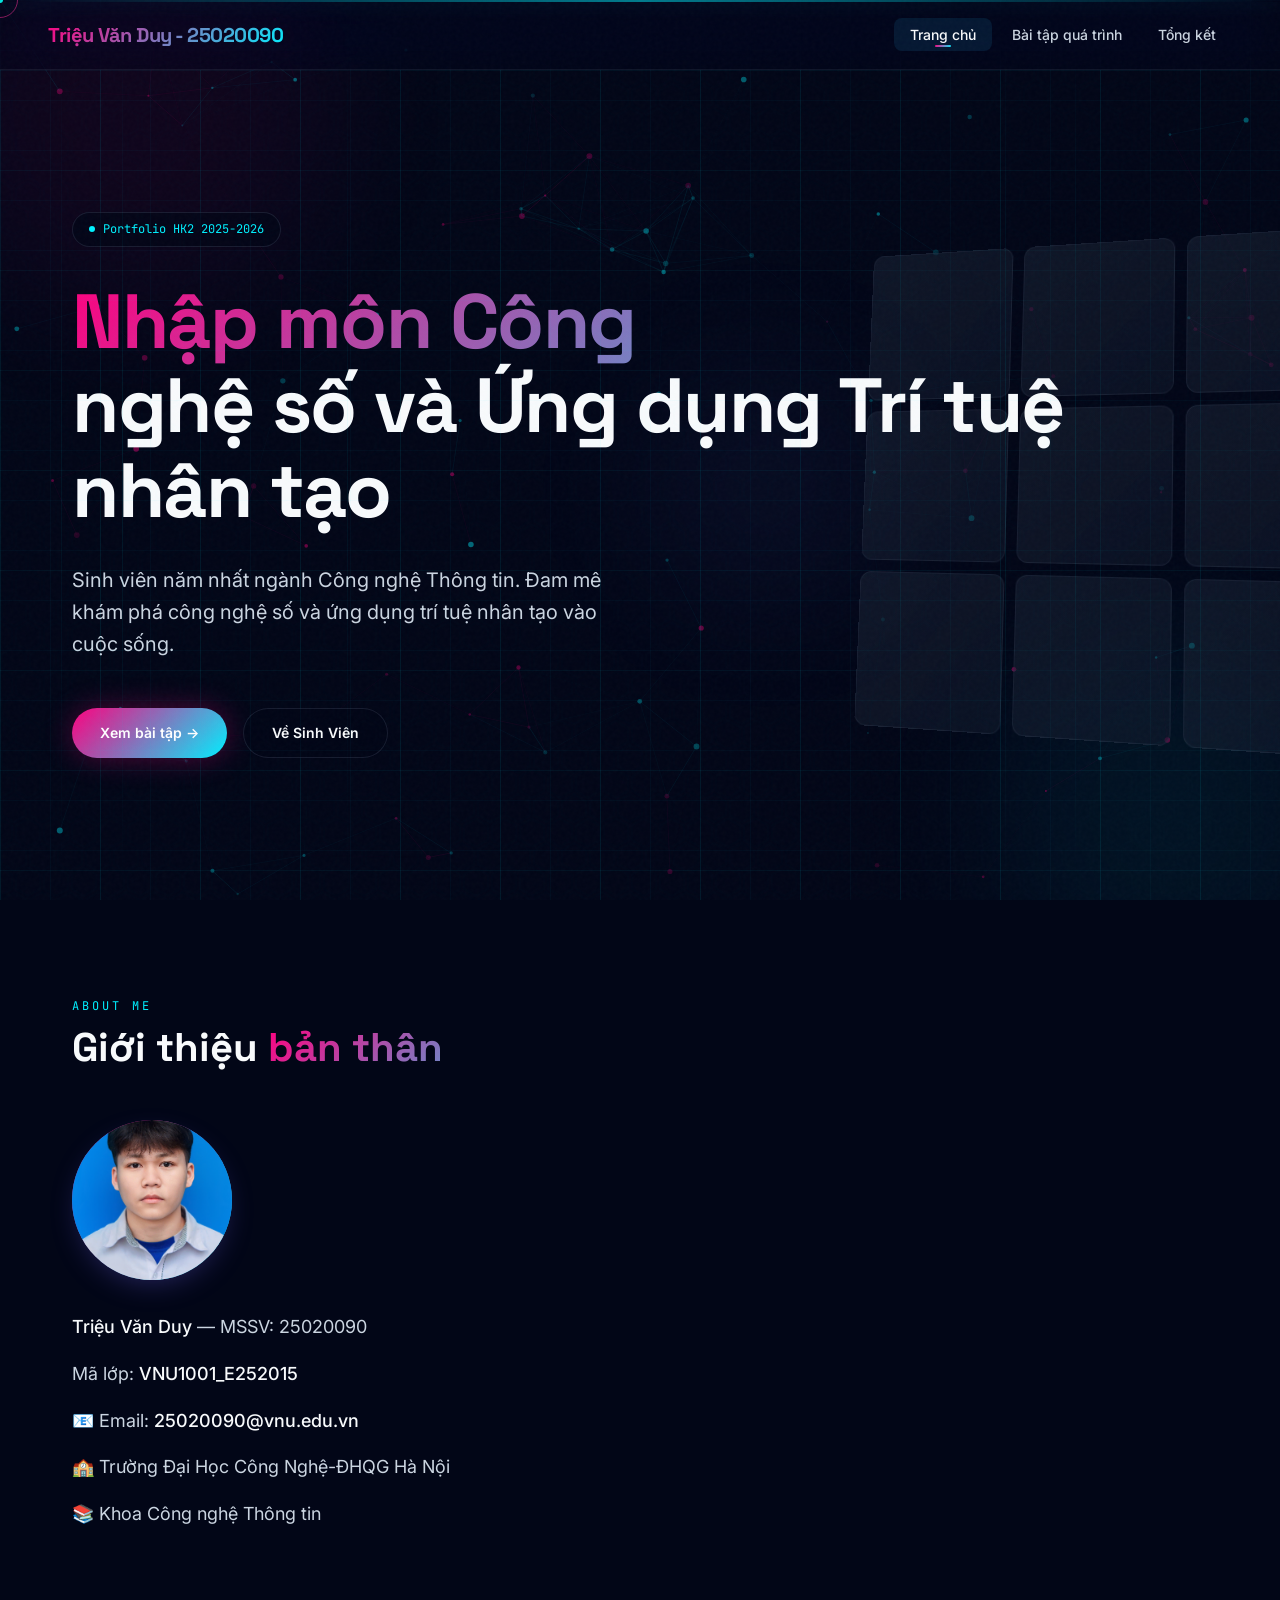
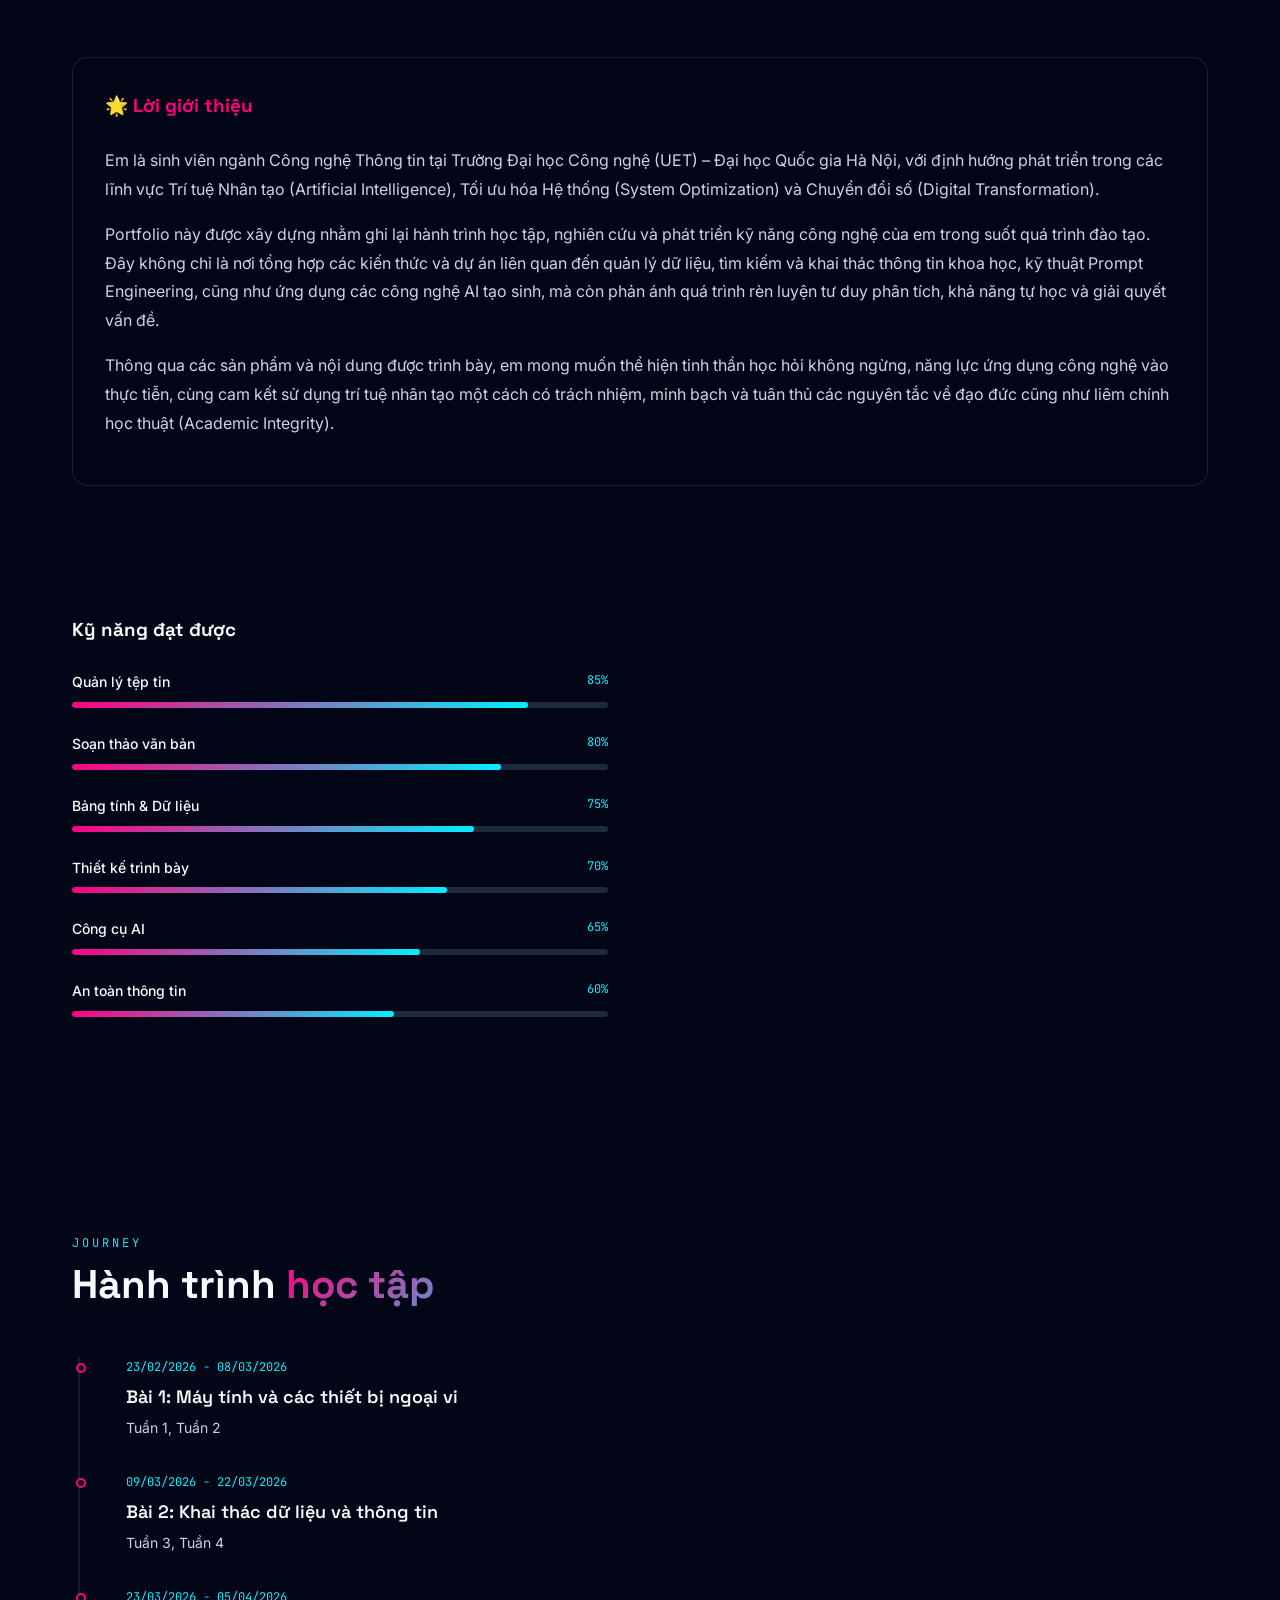
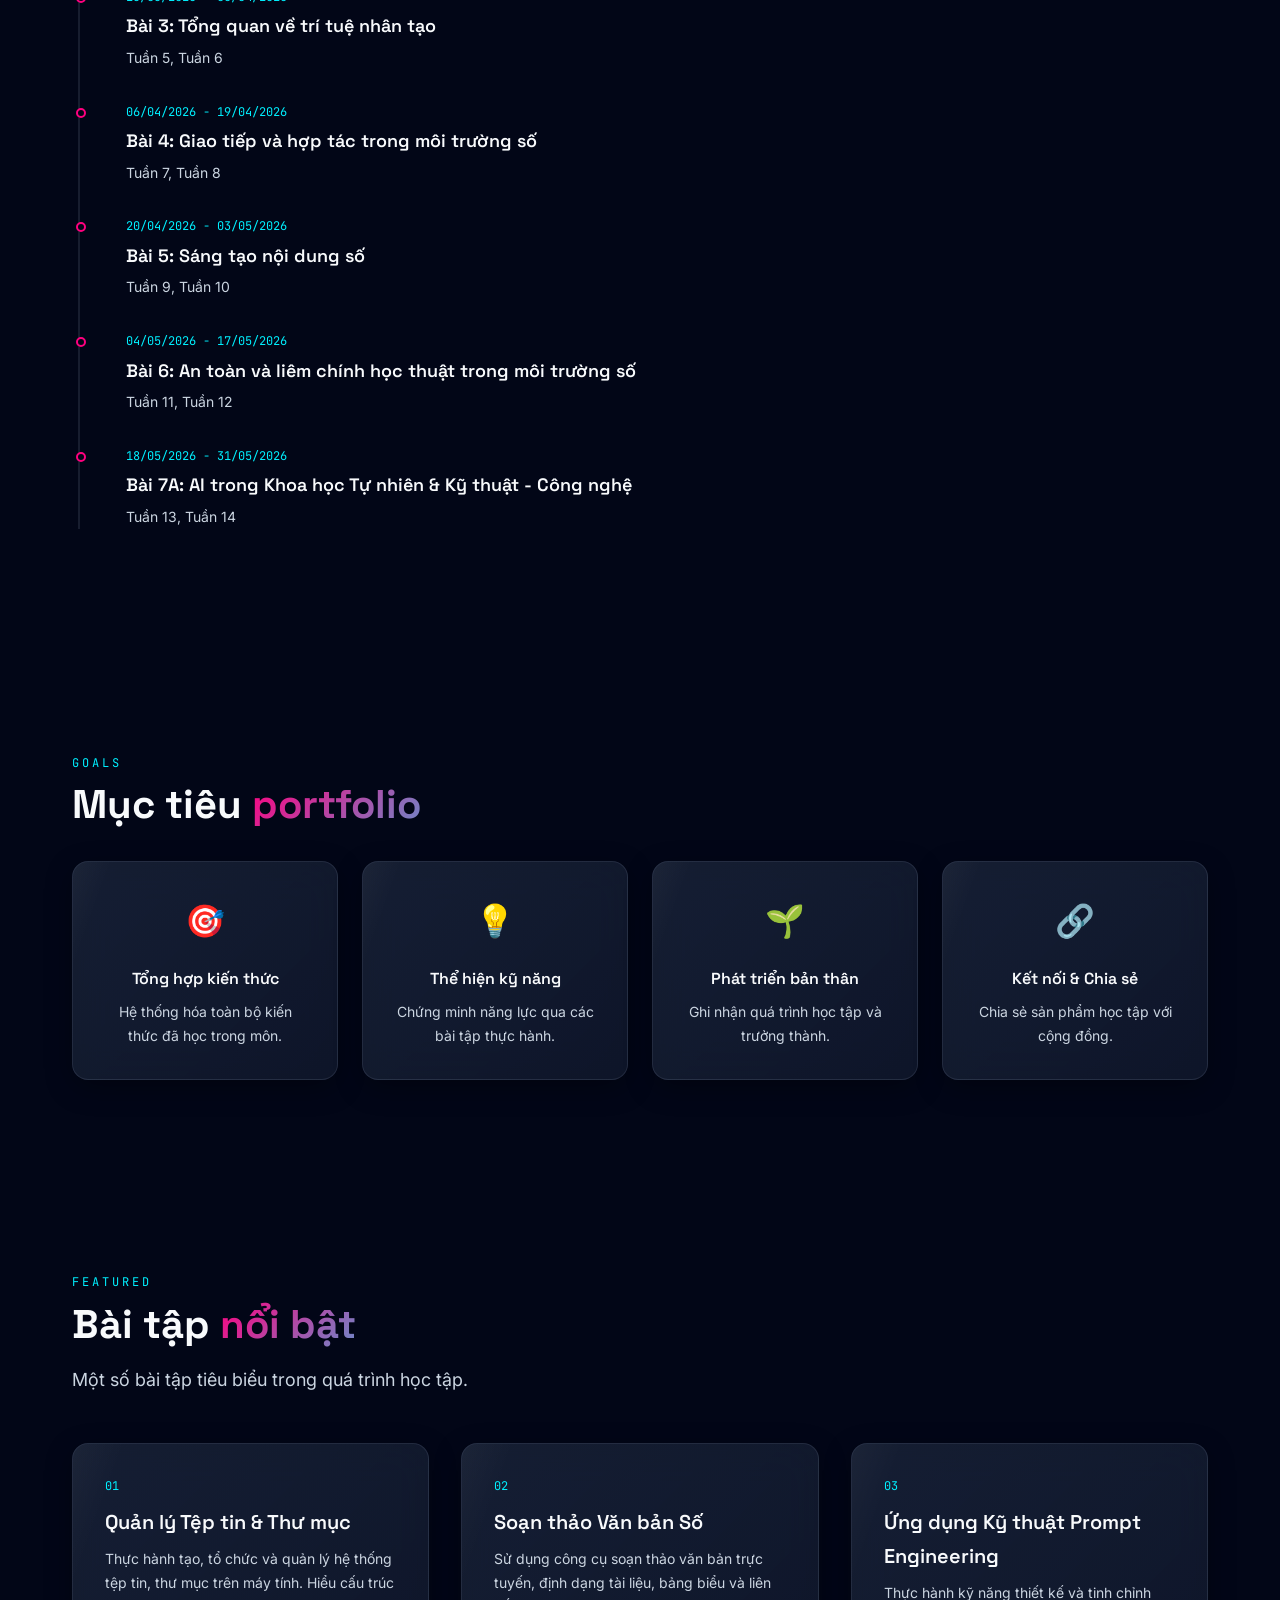
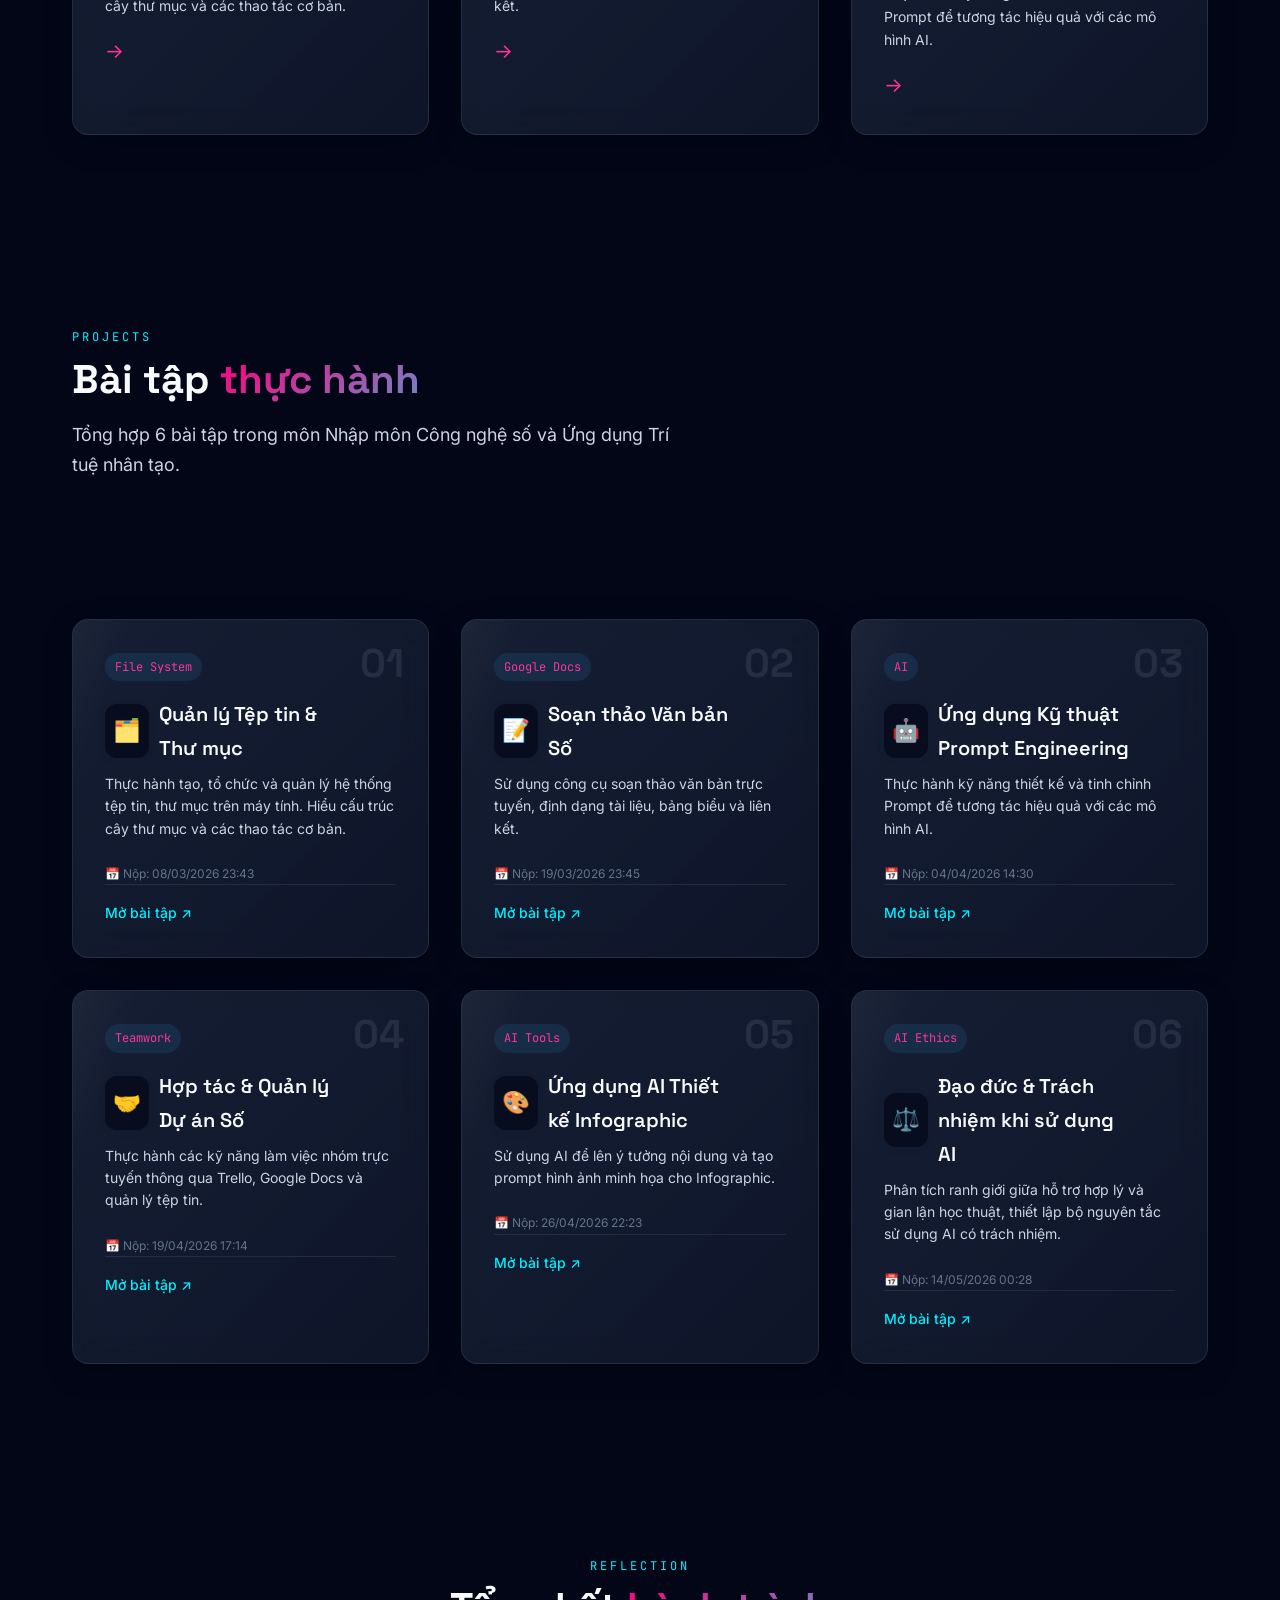
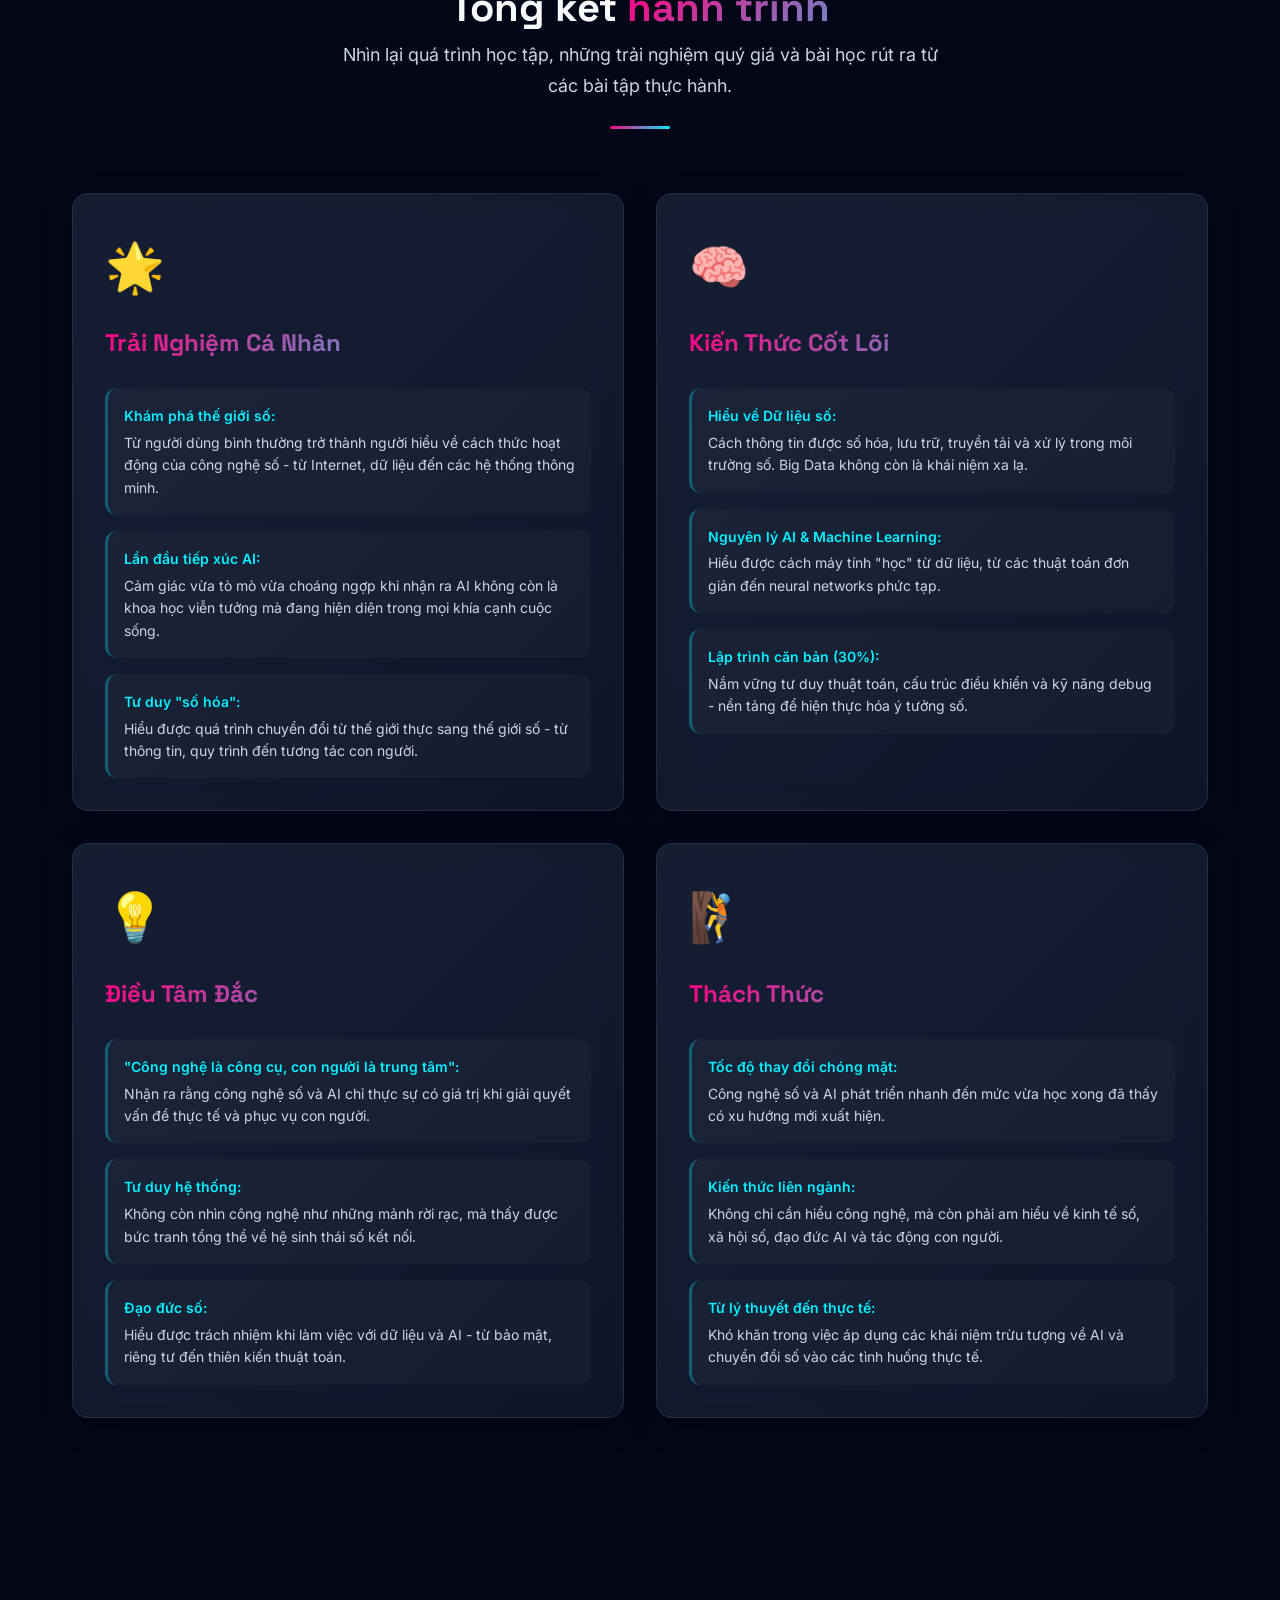
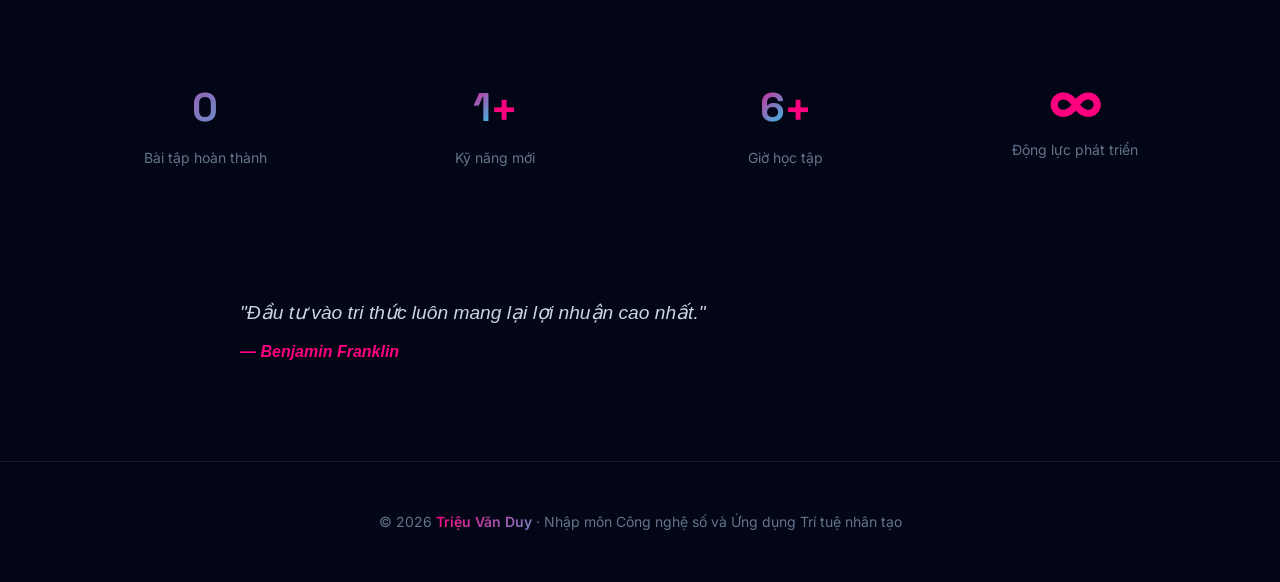
==== commit 9588a640: "gom2" ====
--- a/index.html
+++ b/index.html
@@ -58,7 +58,9 @@
     </button>
 
     <ul class="nav-links" id="navLinks">
-      <li><a href="#home" class="nav-link active" id="nav-home">Portfolio</a></li>
+      <li><a href="#home-section" class="nav-link active" id="nav-home">Trang chủ</a></li>
+      <li><a href="#projects-section" class="nav-link" id="nav-projects">Bài tập quá trình</a></li>
+      <li><a href="#summary-section" class="nav-link" id="nav-summary">Tổng kết</a></li>
 
       <!-- ✏️ Thêm trang mới: <li><a href="#ten-trang" class="nav-link">Tên trang</a></li> -->
     </ul>
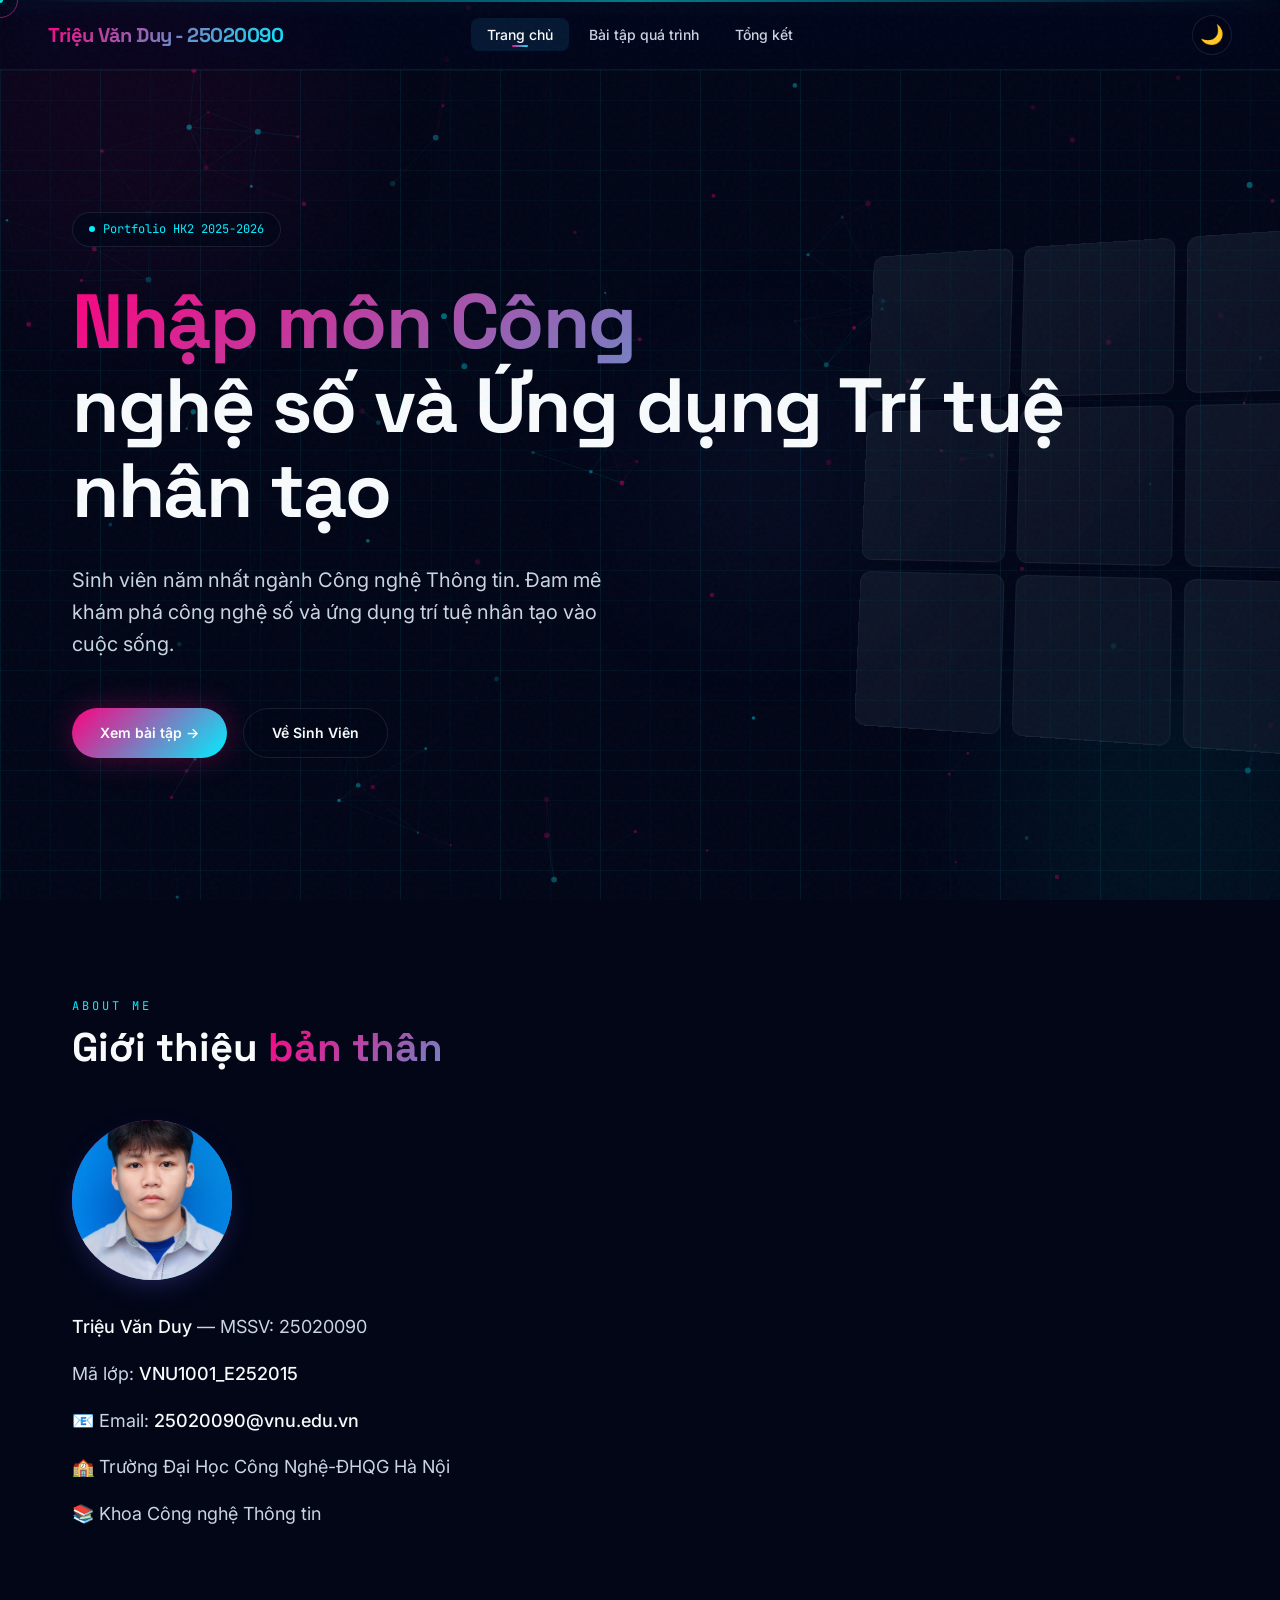
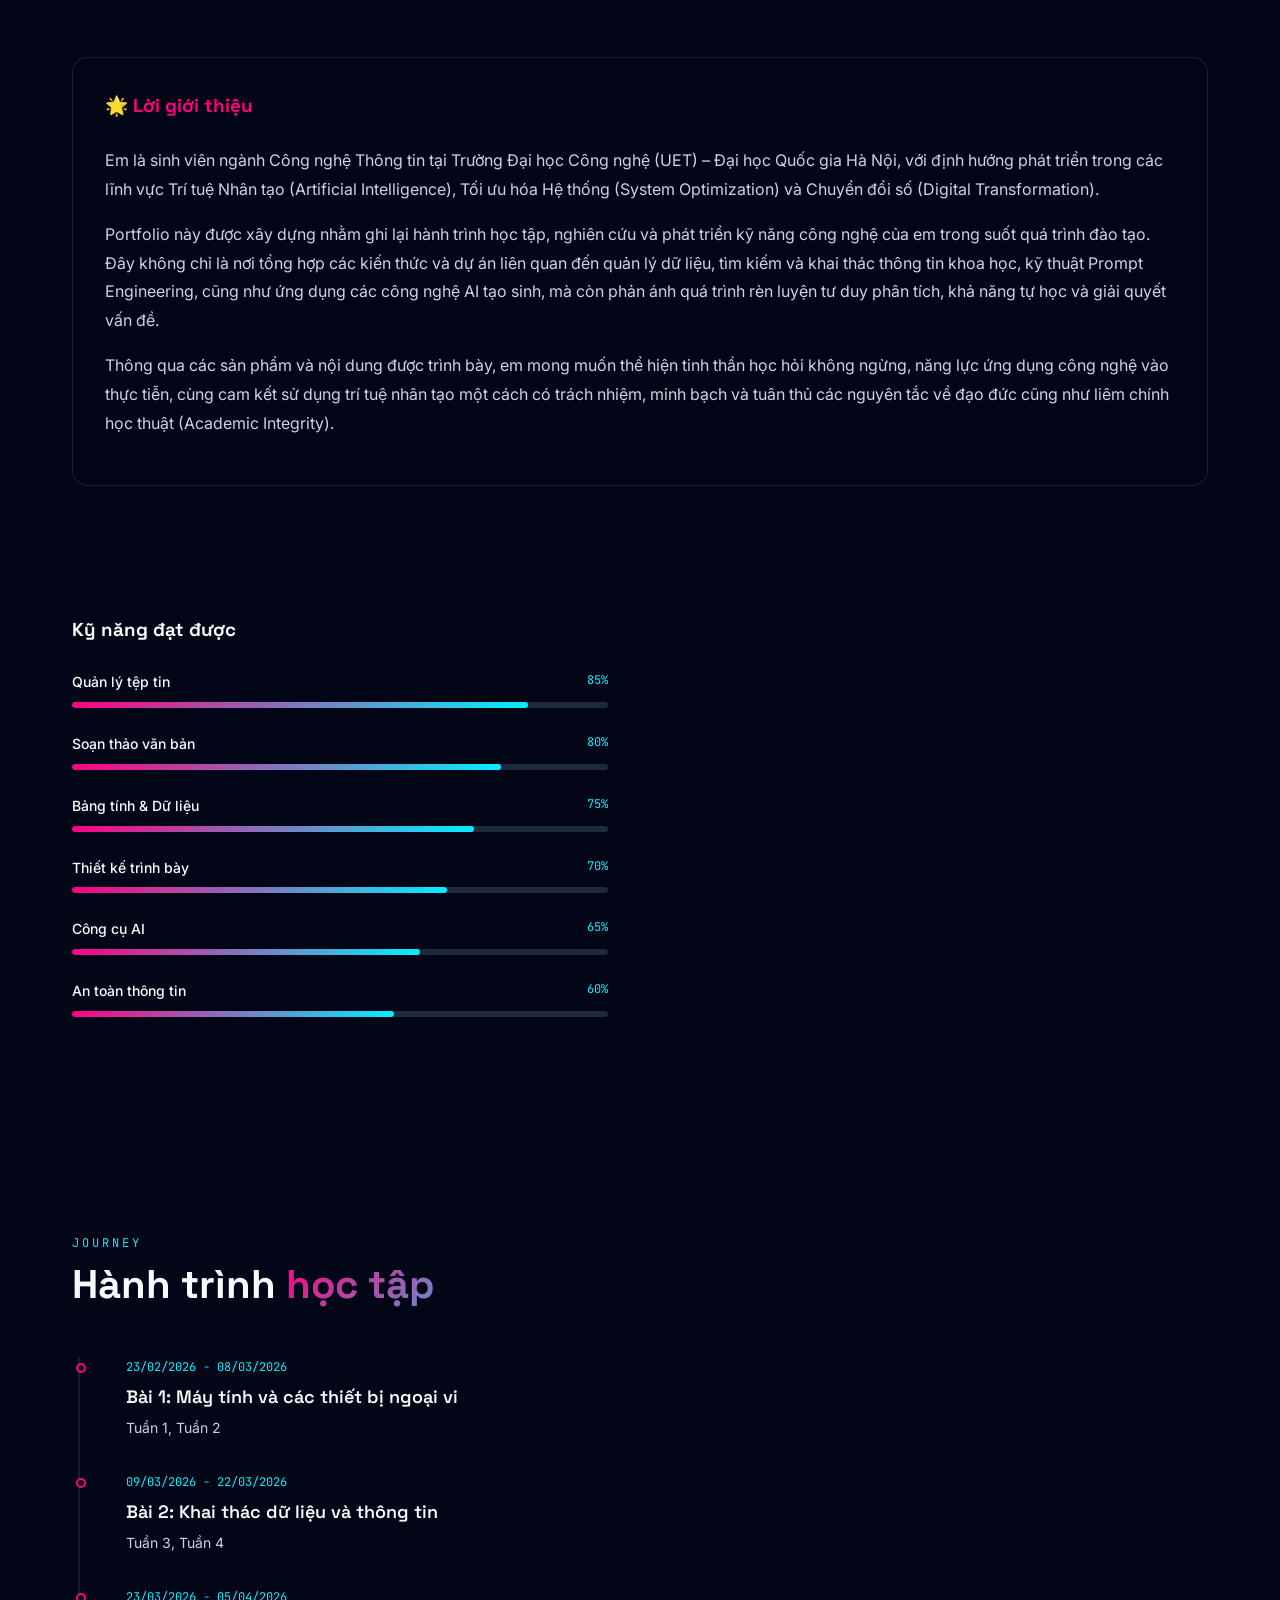
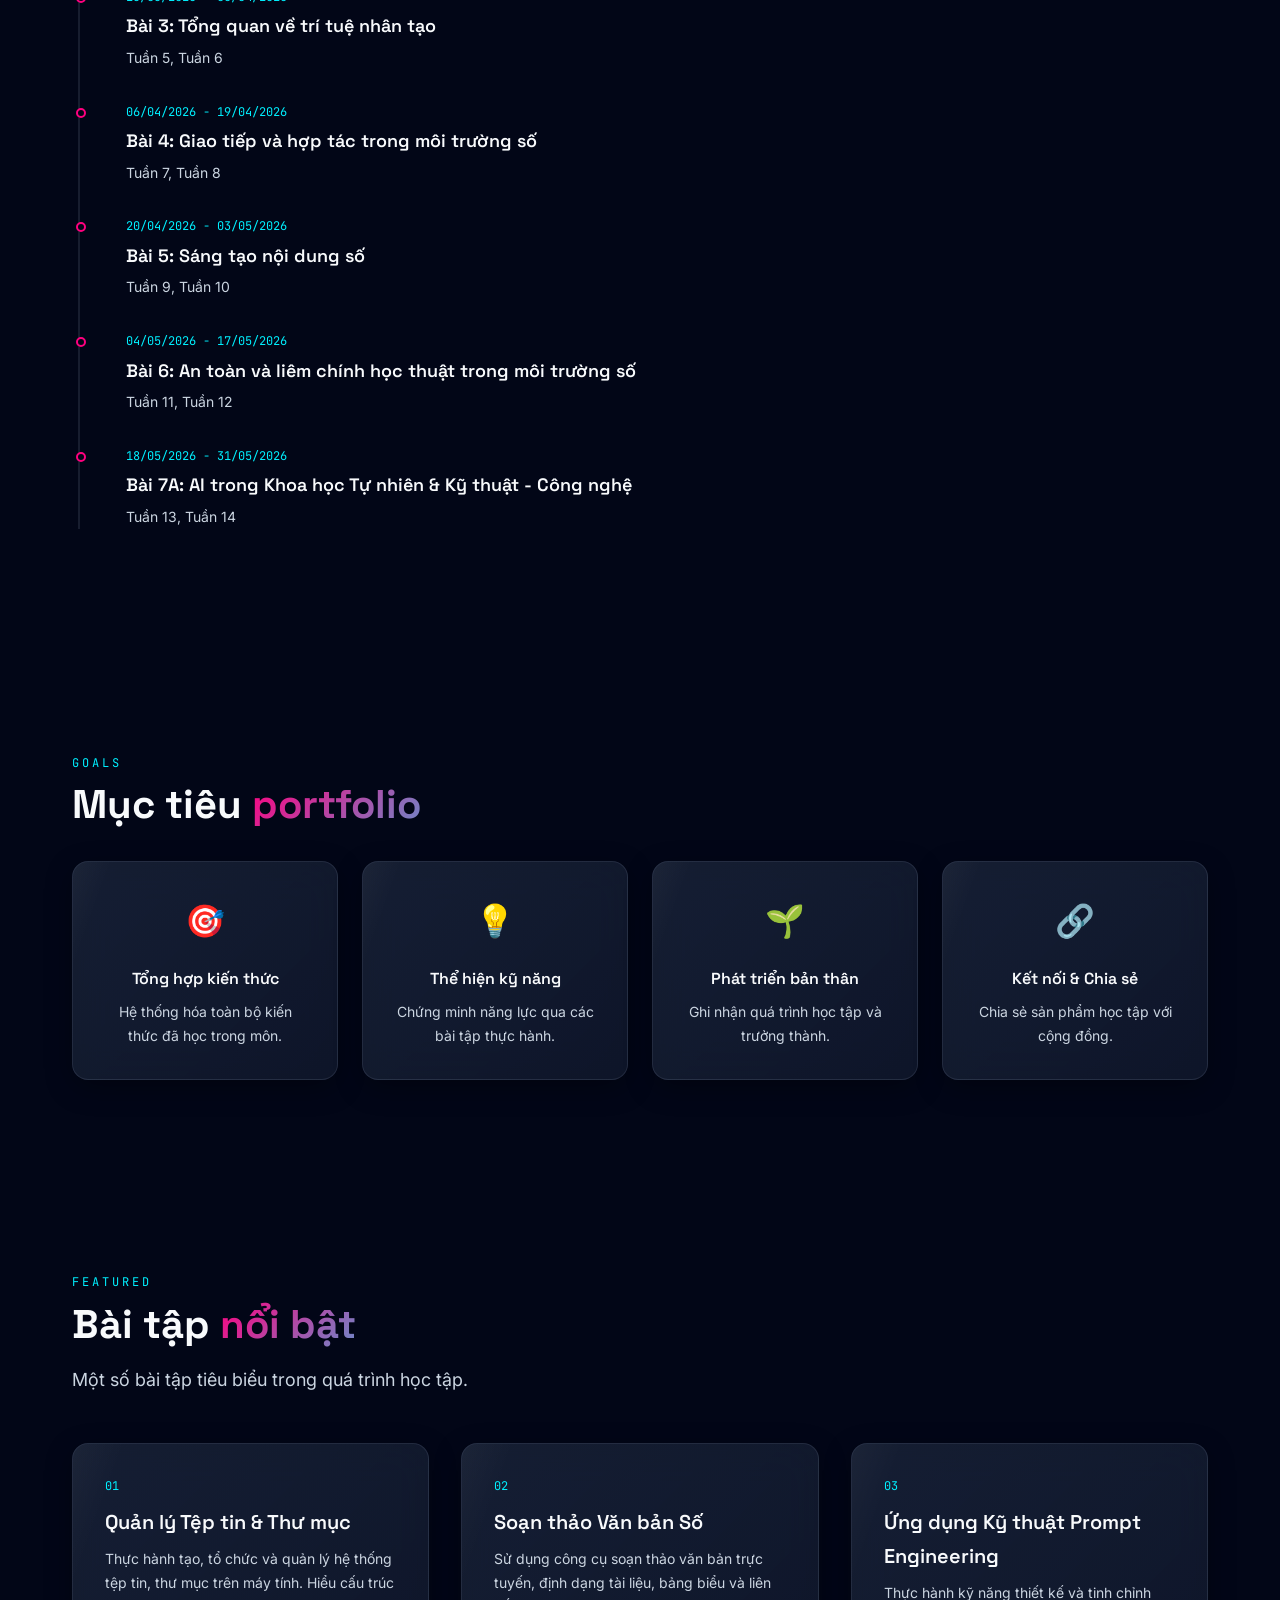
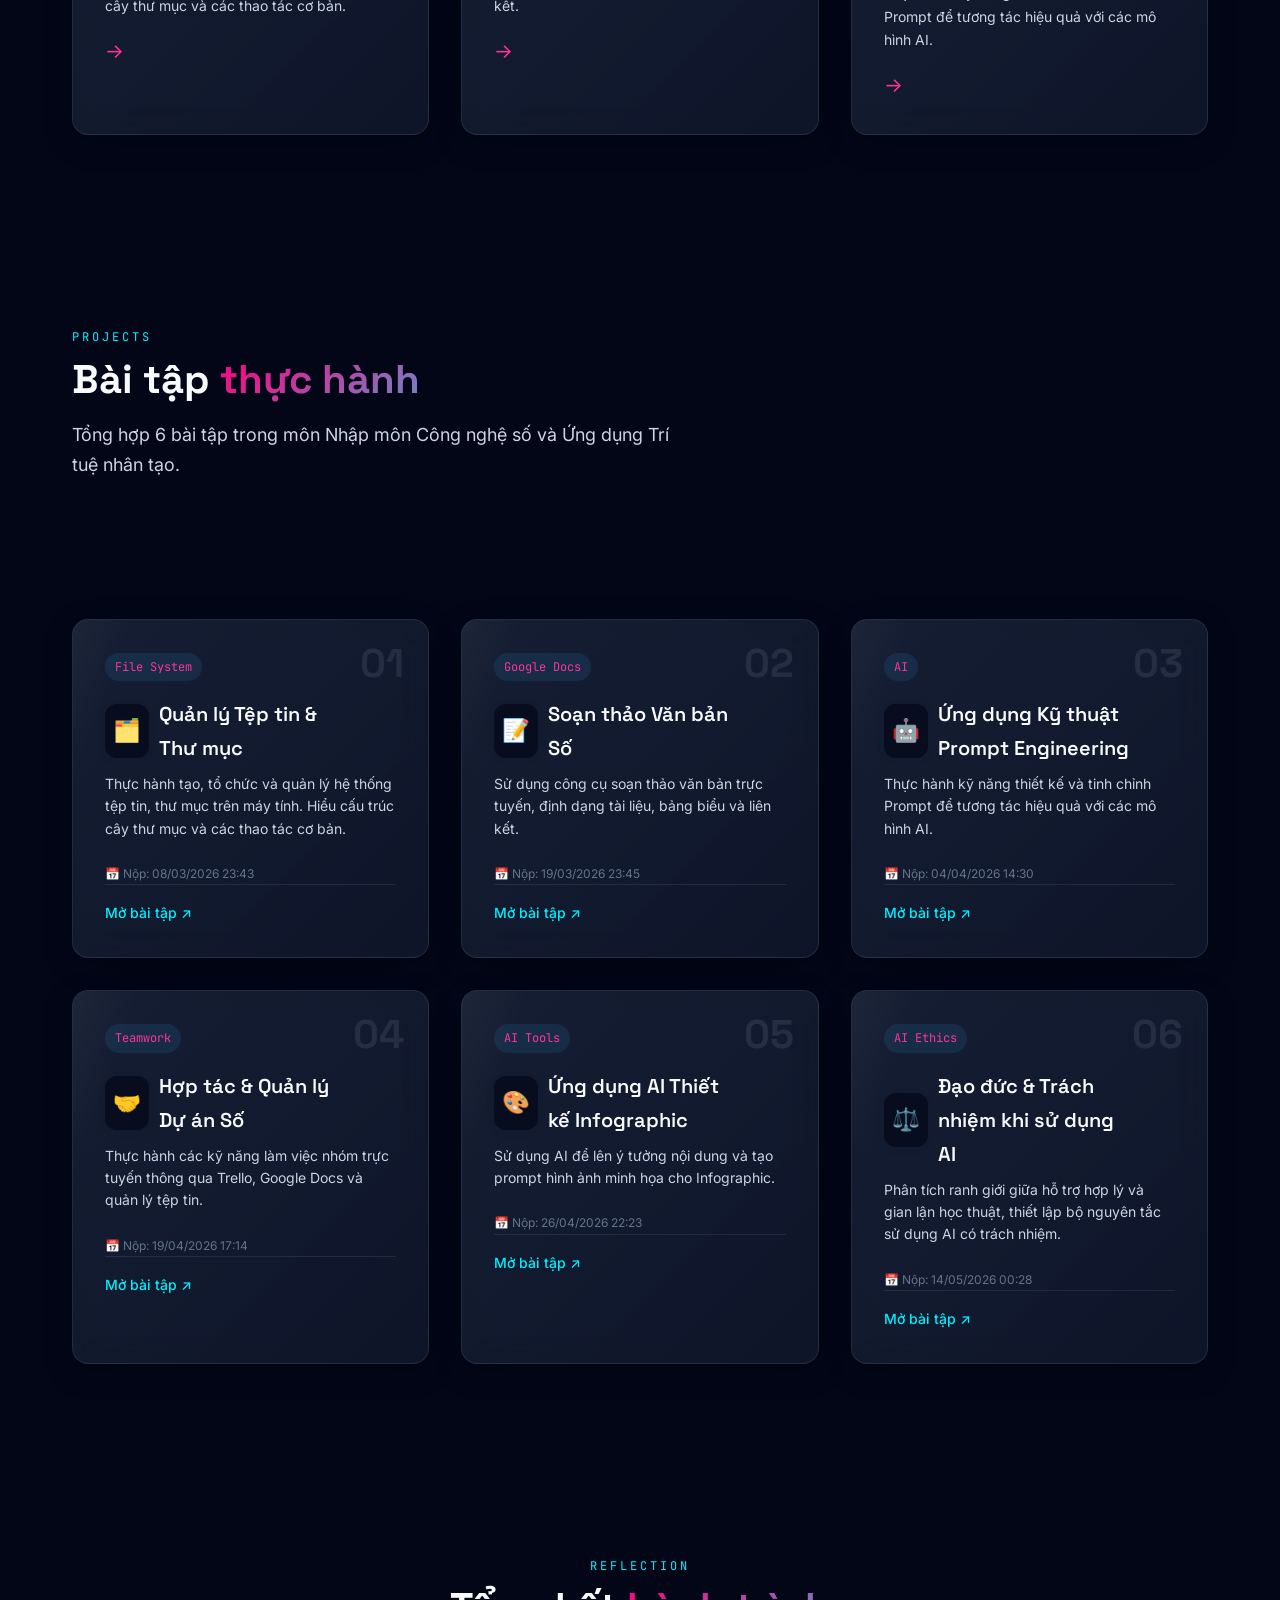
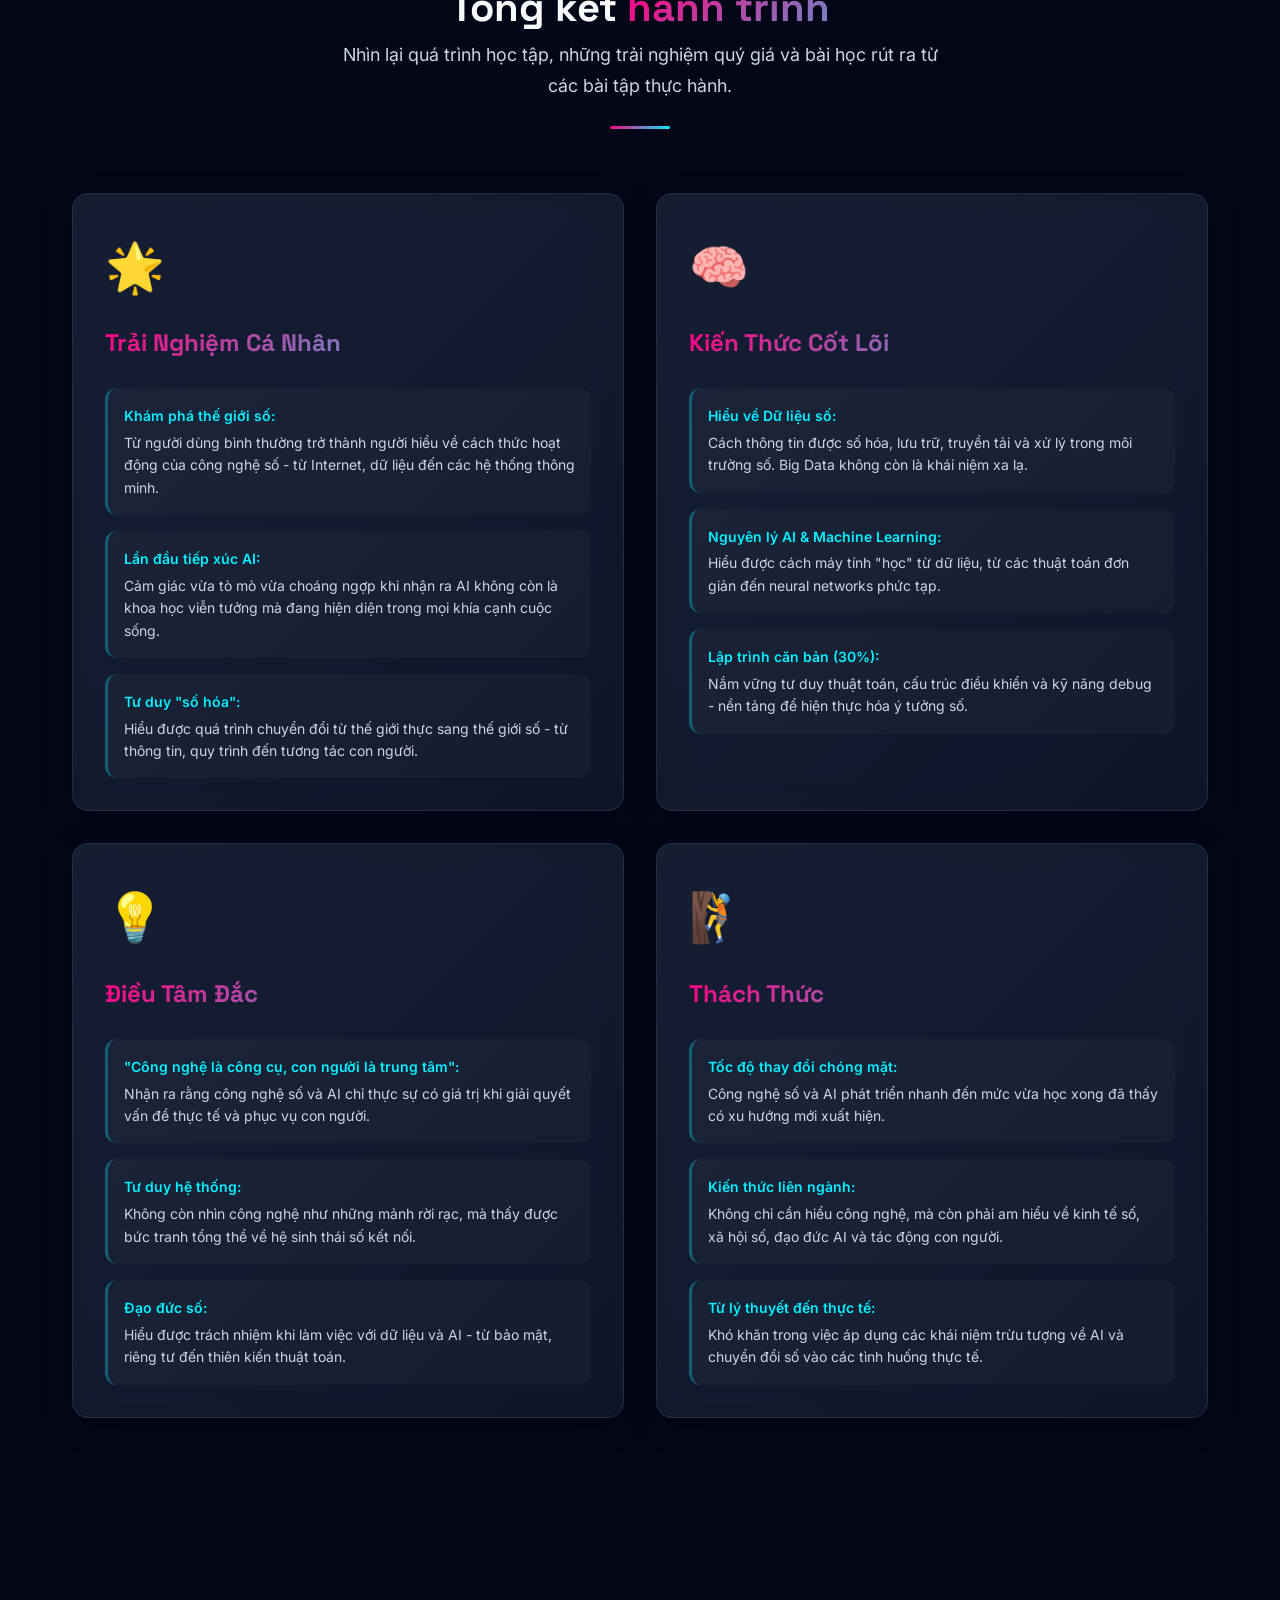
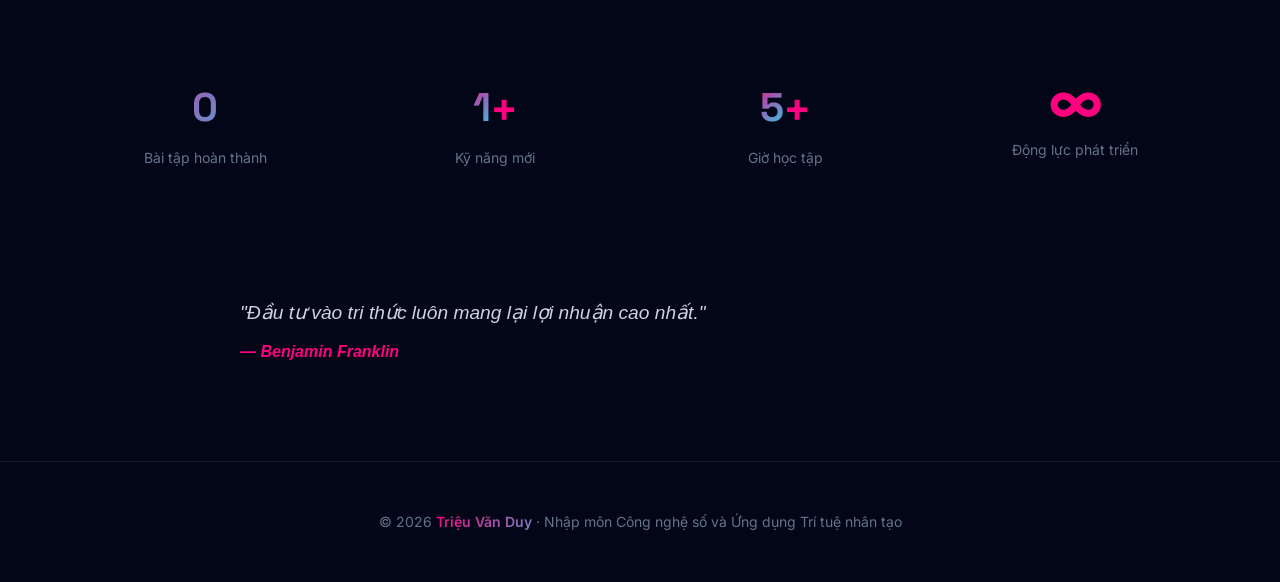
==== commit f4113e17: "end" ====
--- a/index.html
+++ b/index.html
@@ -65,6 +65,11 @@
       <!-- ✏️ Thêm trang mới: <li><a href="#ten-trang" class="nav-link">Tên trang</a></li> -->
     </ul>
 
+    <!-- Theme Toggle Button (decorative) -->
+    <button class="theme-toggle" id="themeToggle" aria-label="Chuyển đổi chế độ sáng/tối" title="Chuyển đổi chế độ">
+      <span class="theme-icon-dark">🌙</span>
+      <span class="theme-icon-light">☀️</span>
+    </button>
   </nav>
 
   <!-- SPA Content -->
--- a/css/style.css
+++ b/css/style.css
@@ -362,6 +362,9 @@
 .nav-links {
   display: flex;
   gap: var(--space-xs);
+  position: absolute;
+  left: 50%;
+  transform: translateX(-50%);
 }
 .nav-link {
   padding: var(--space-sm) var(--space-md);
